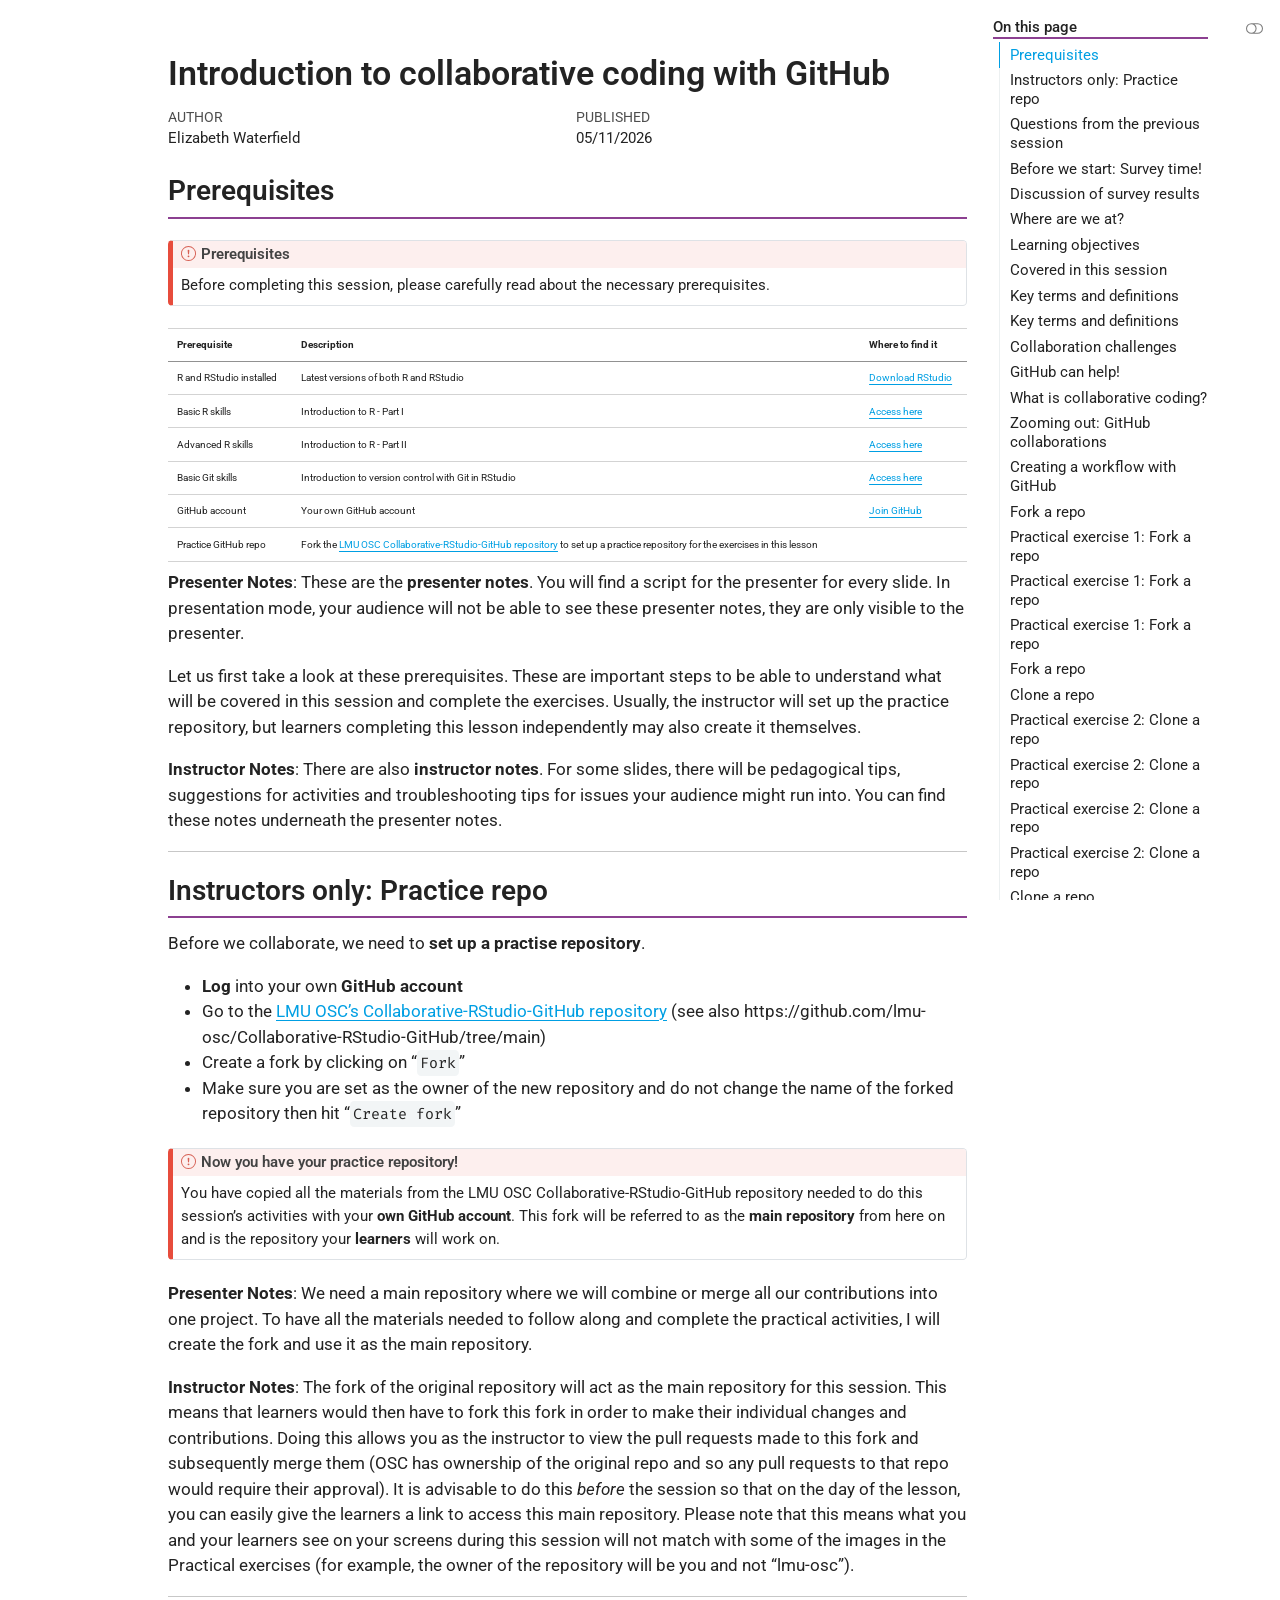
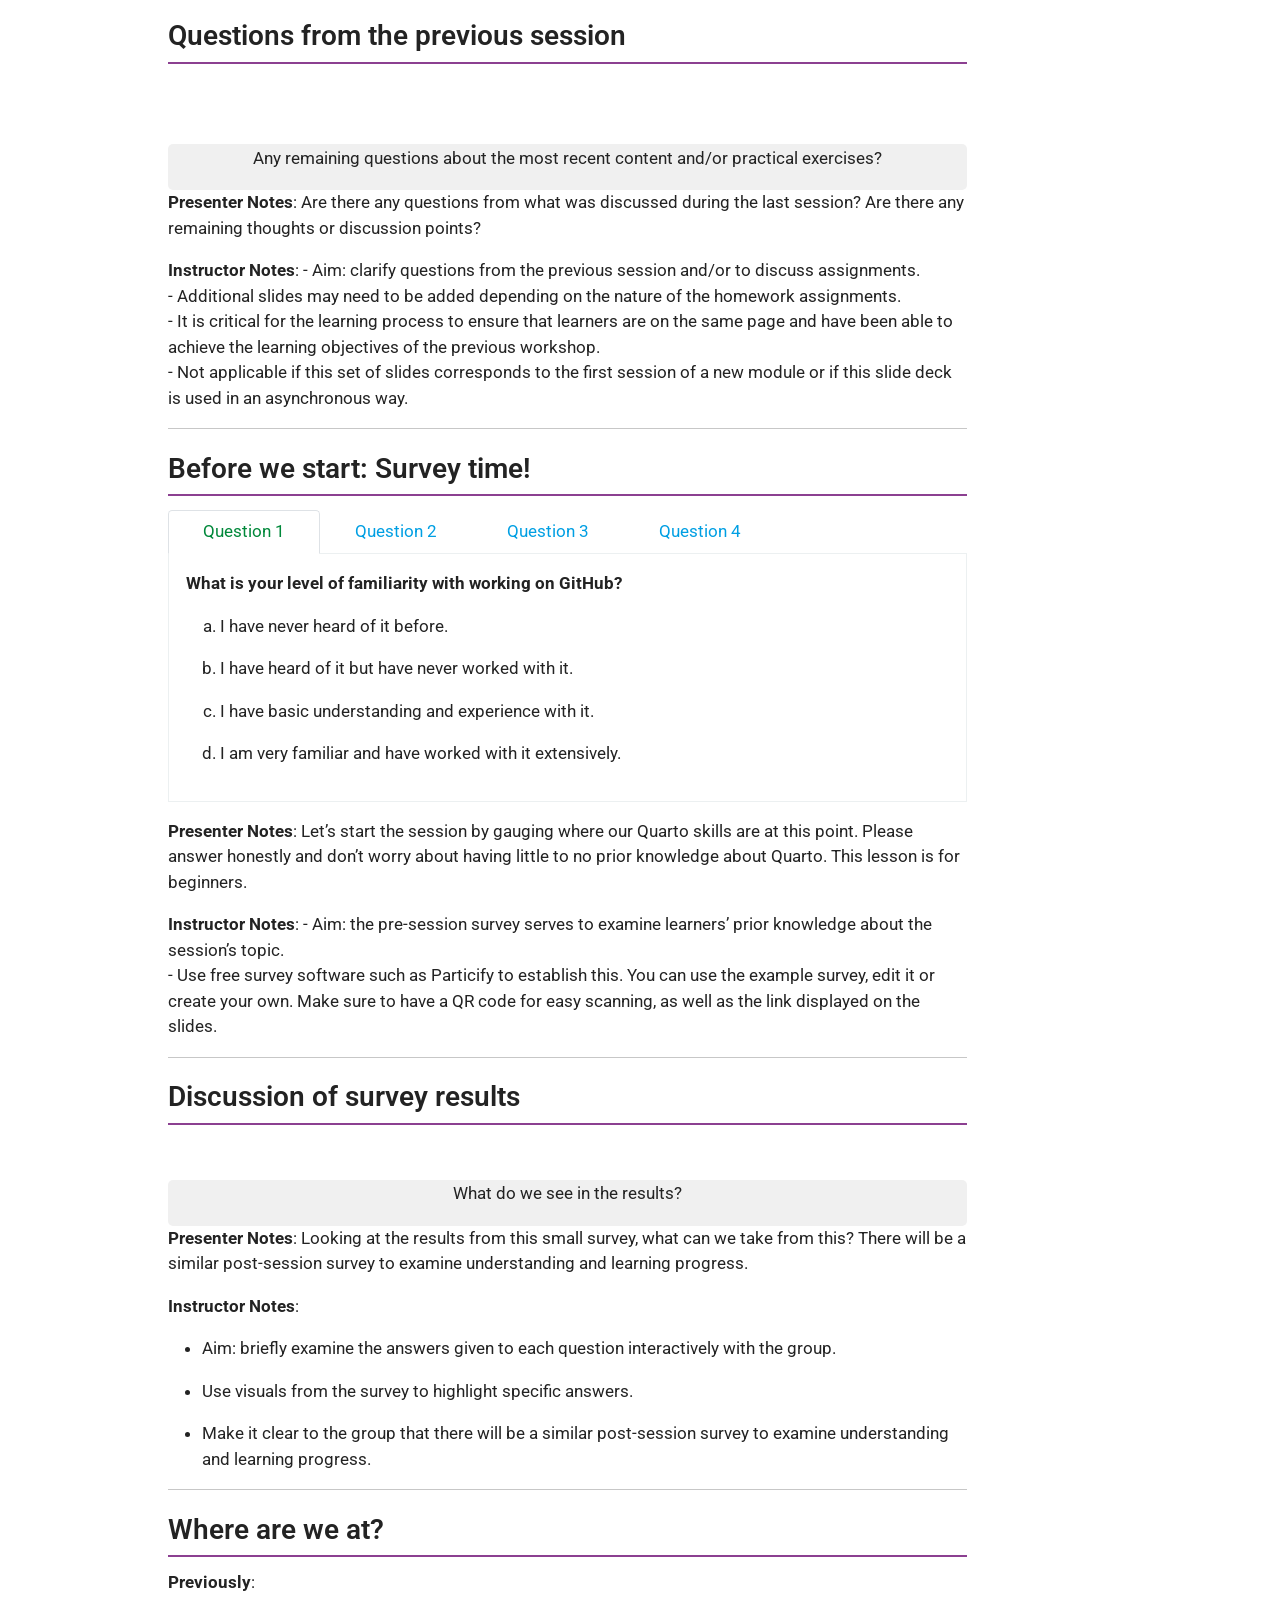
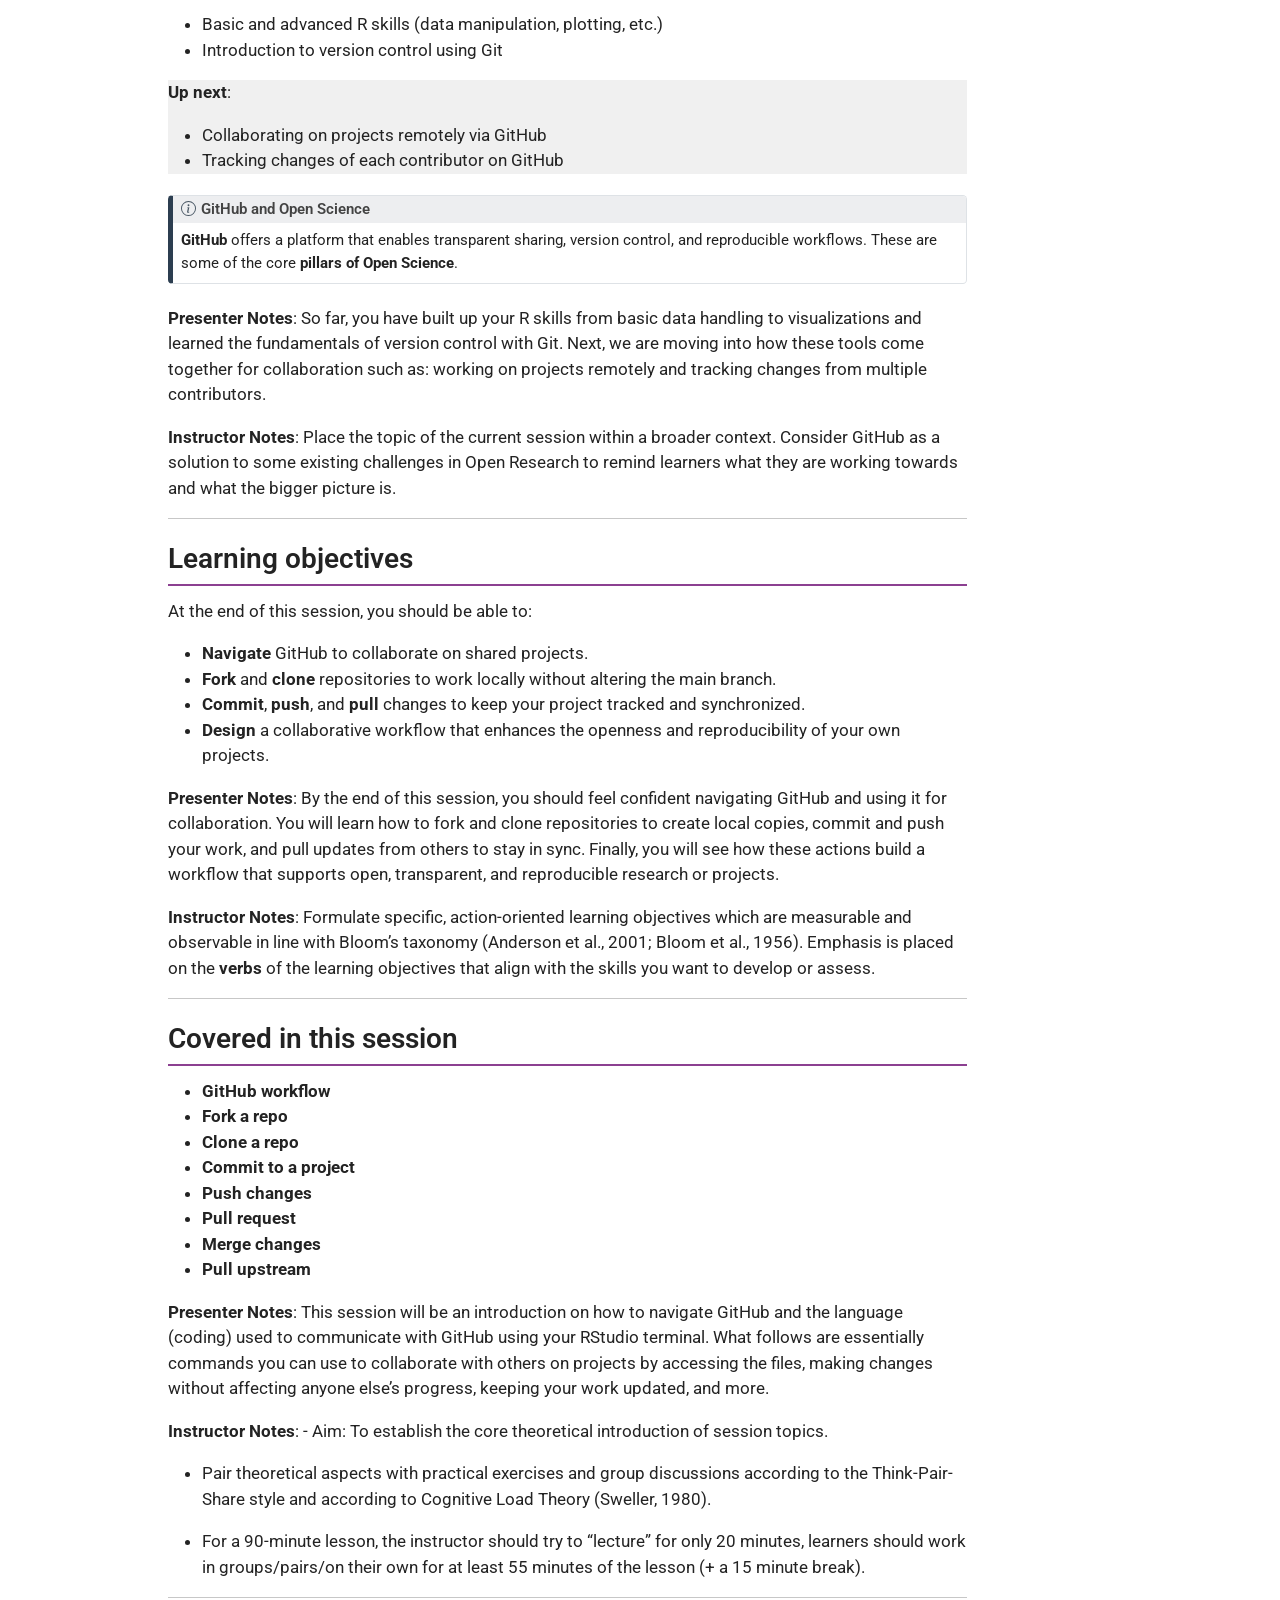
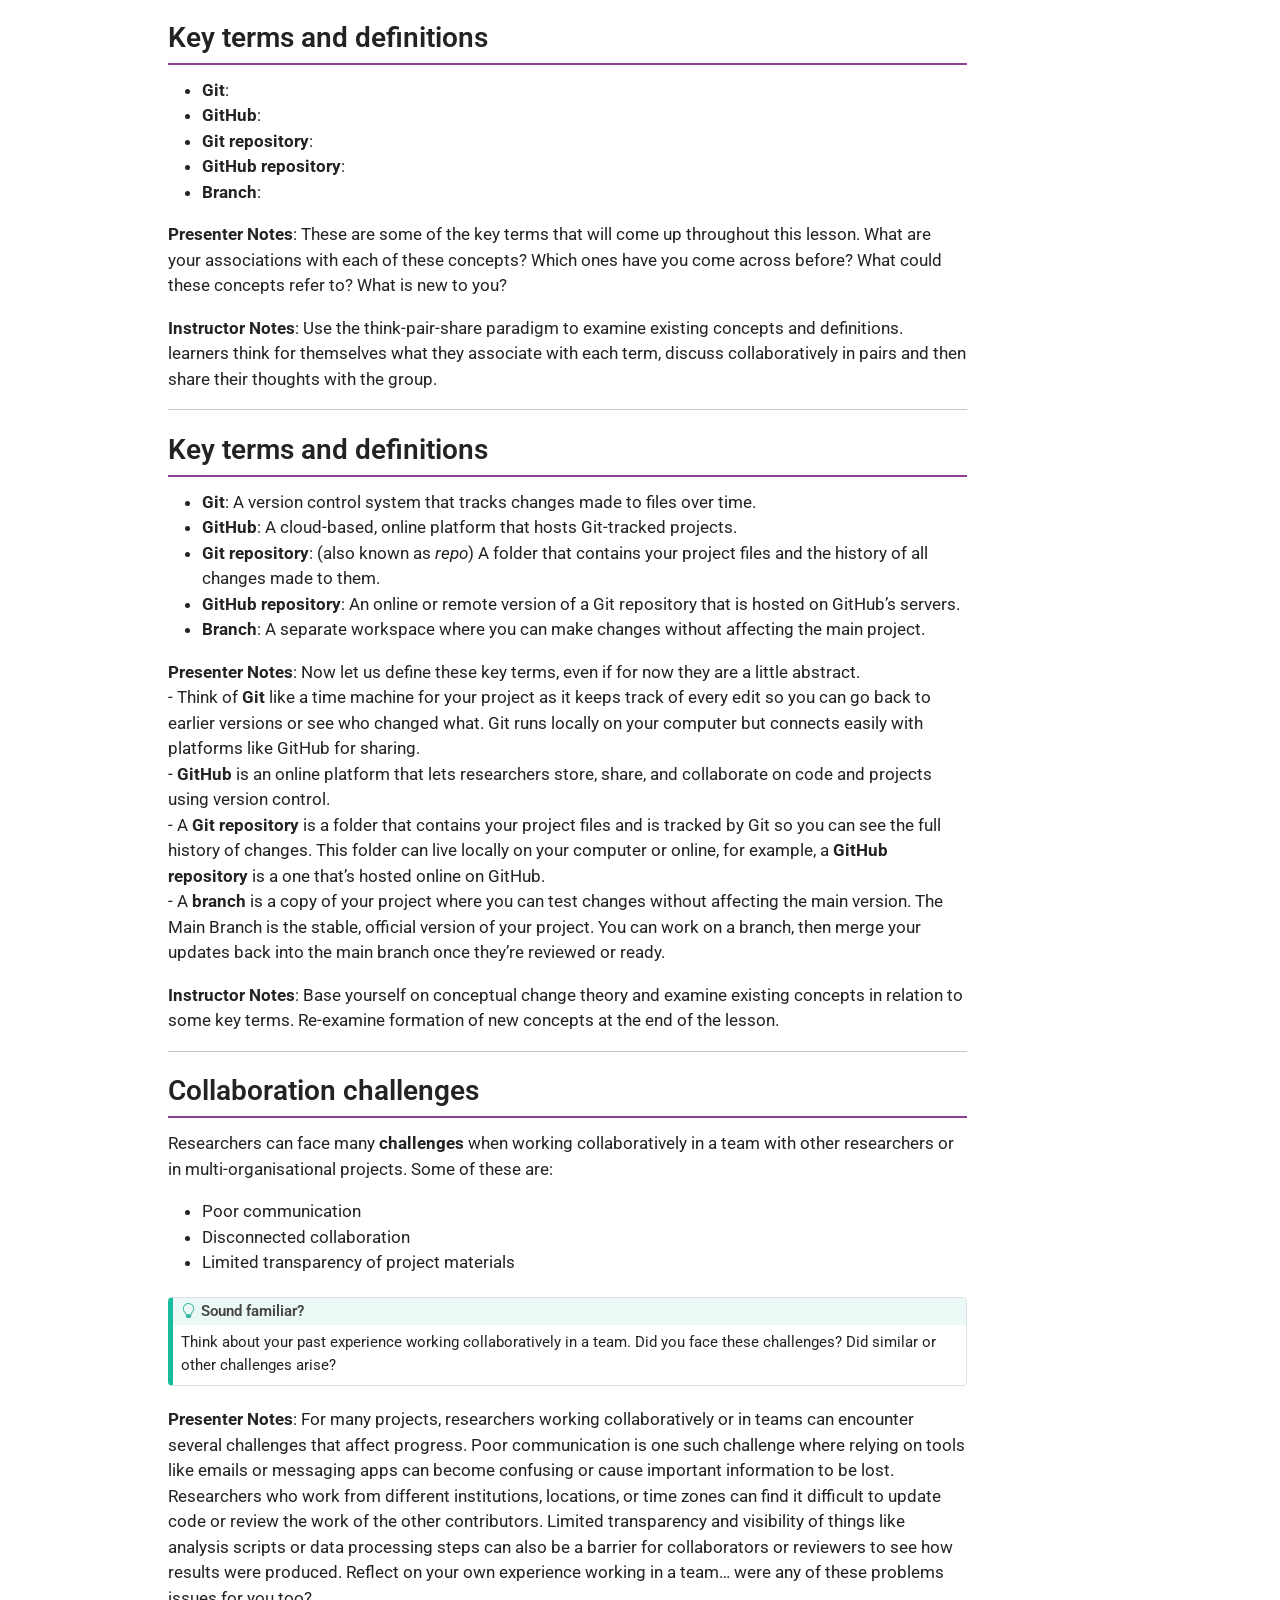
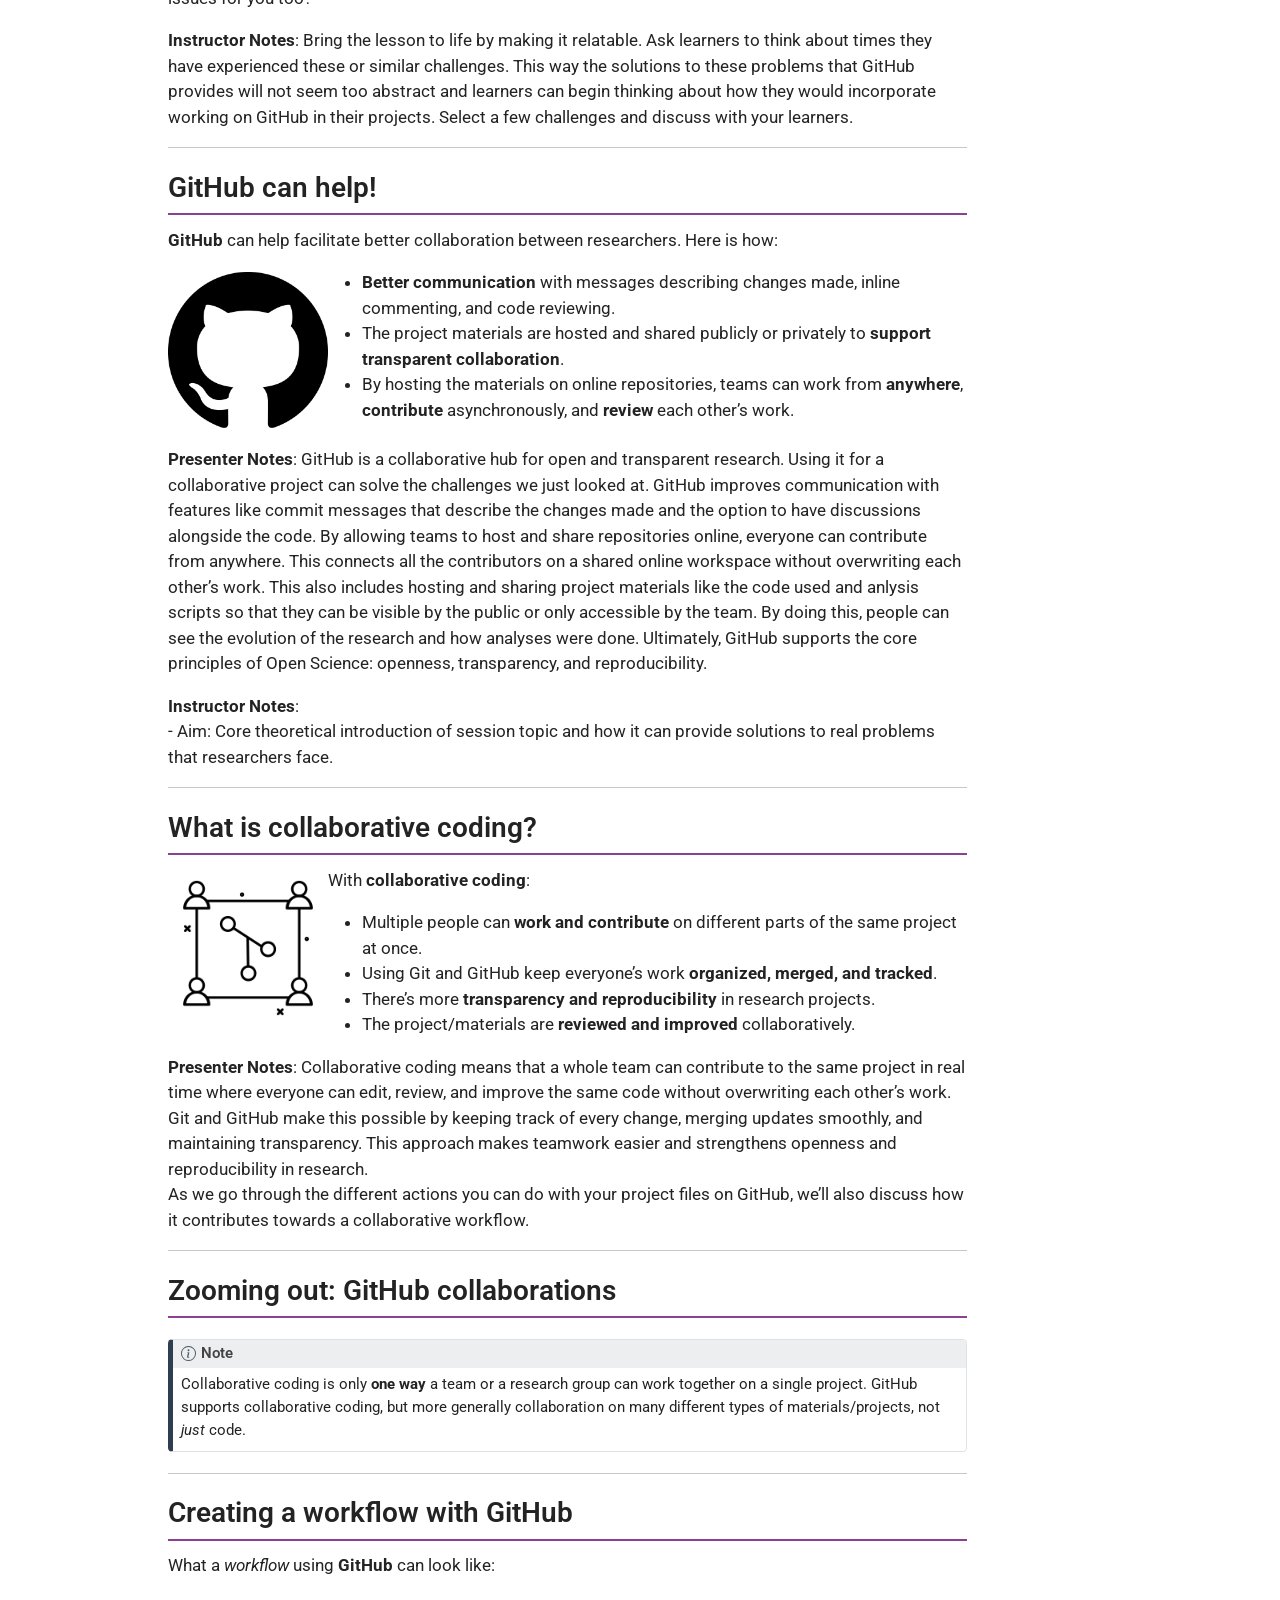
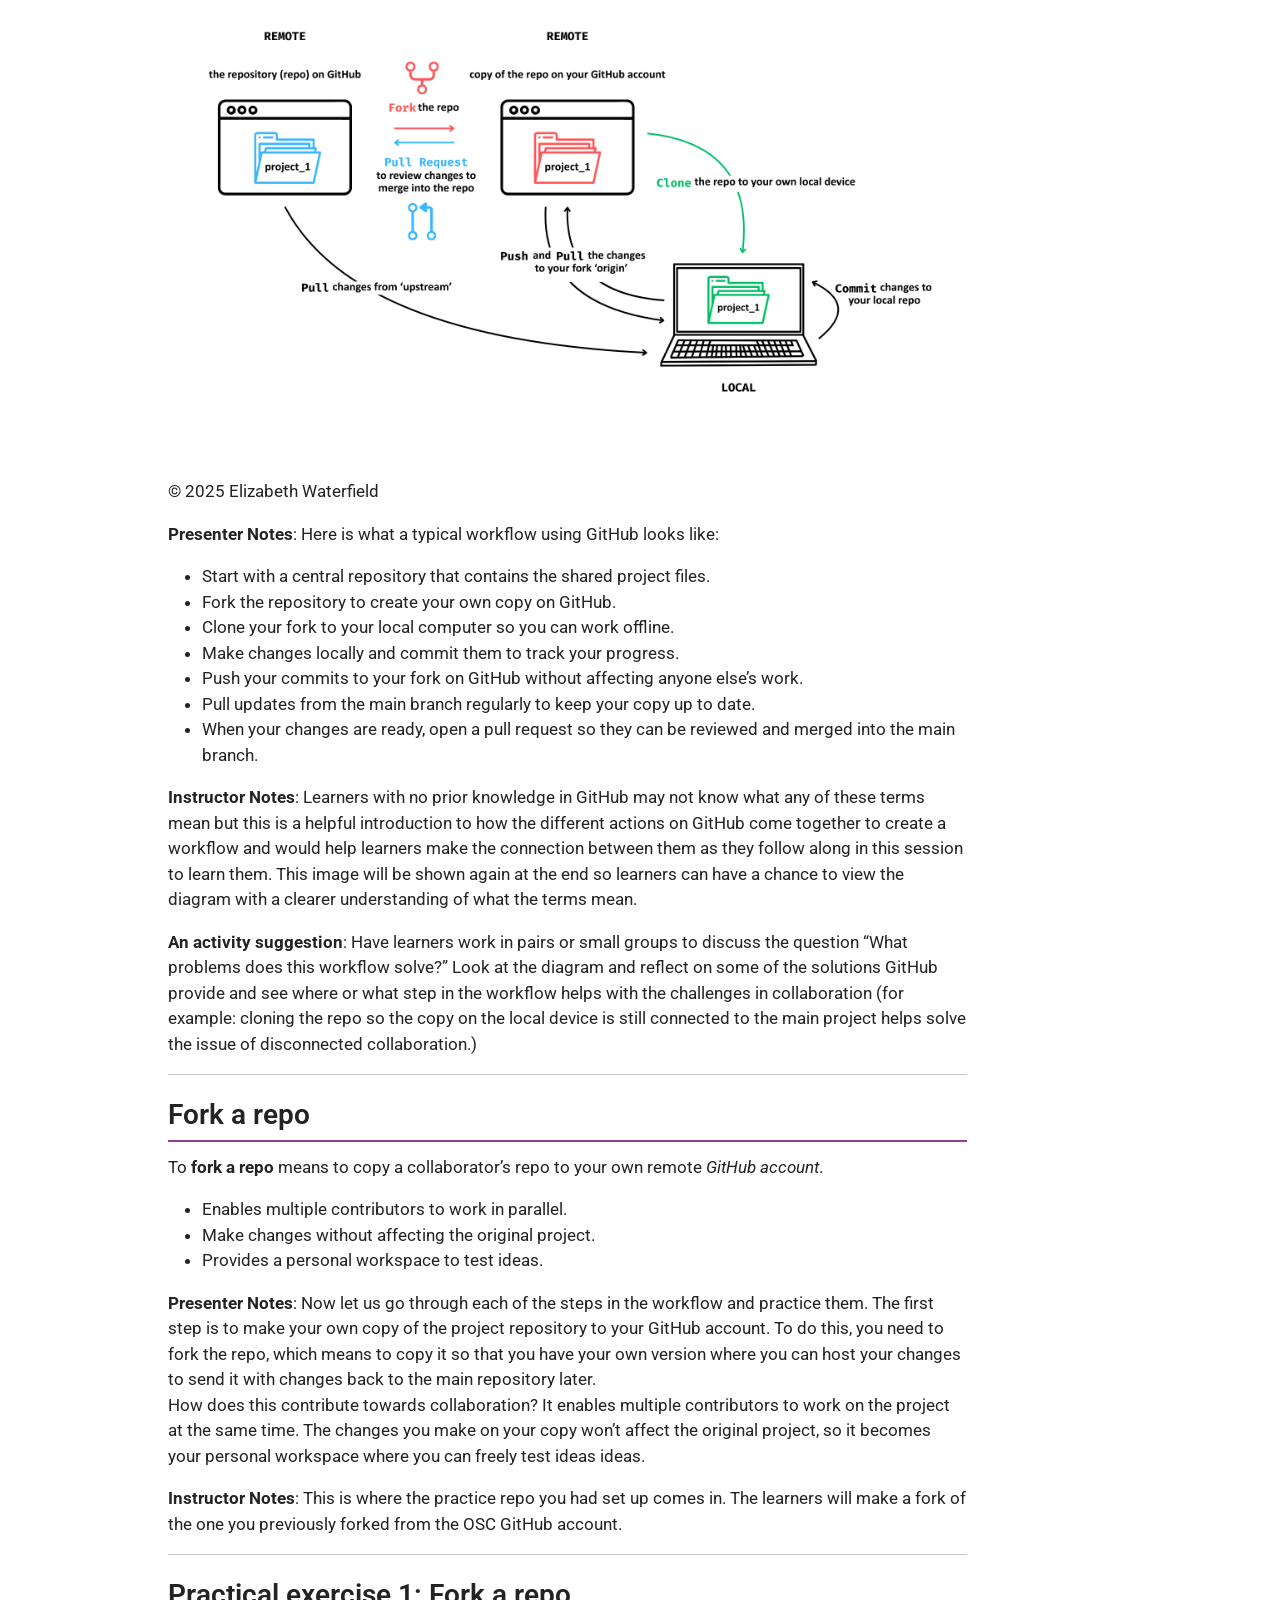
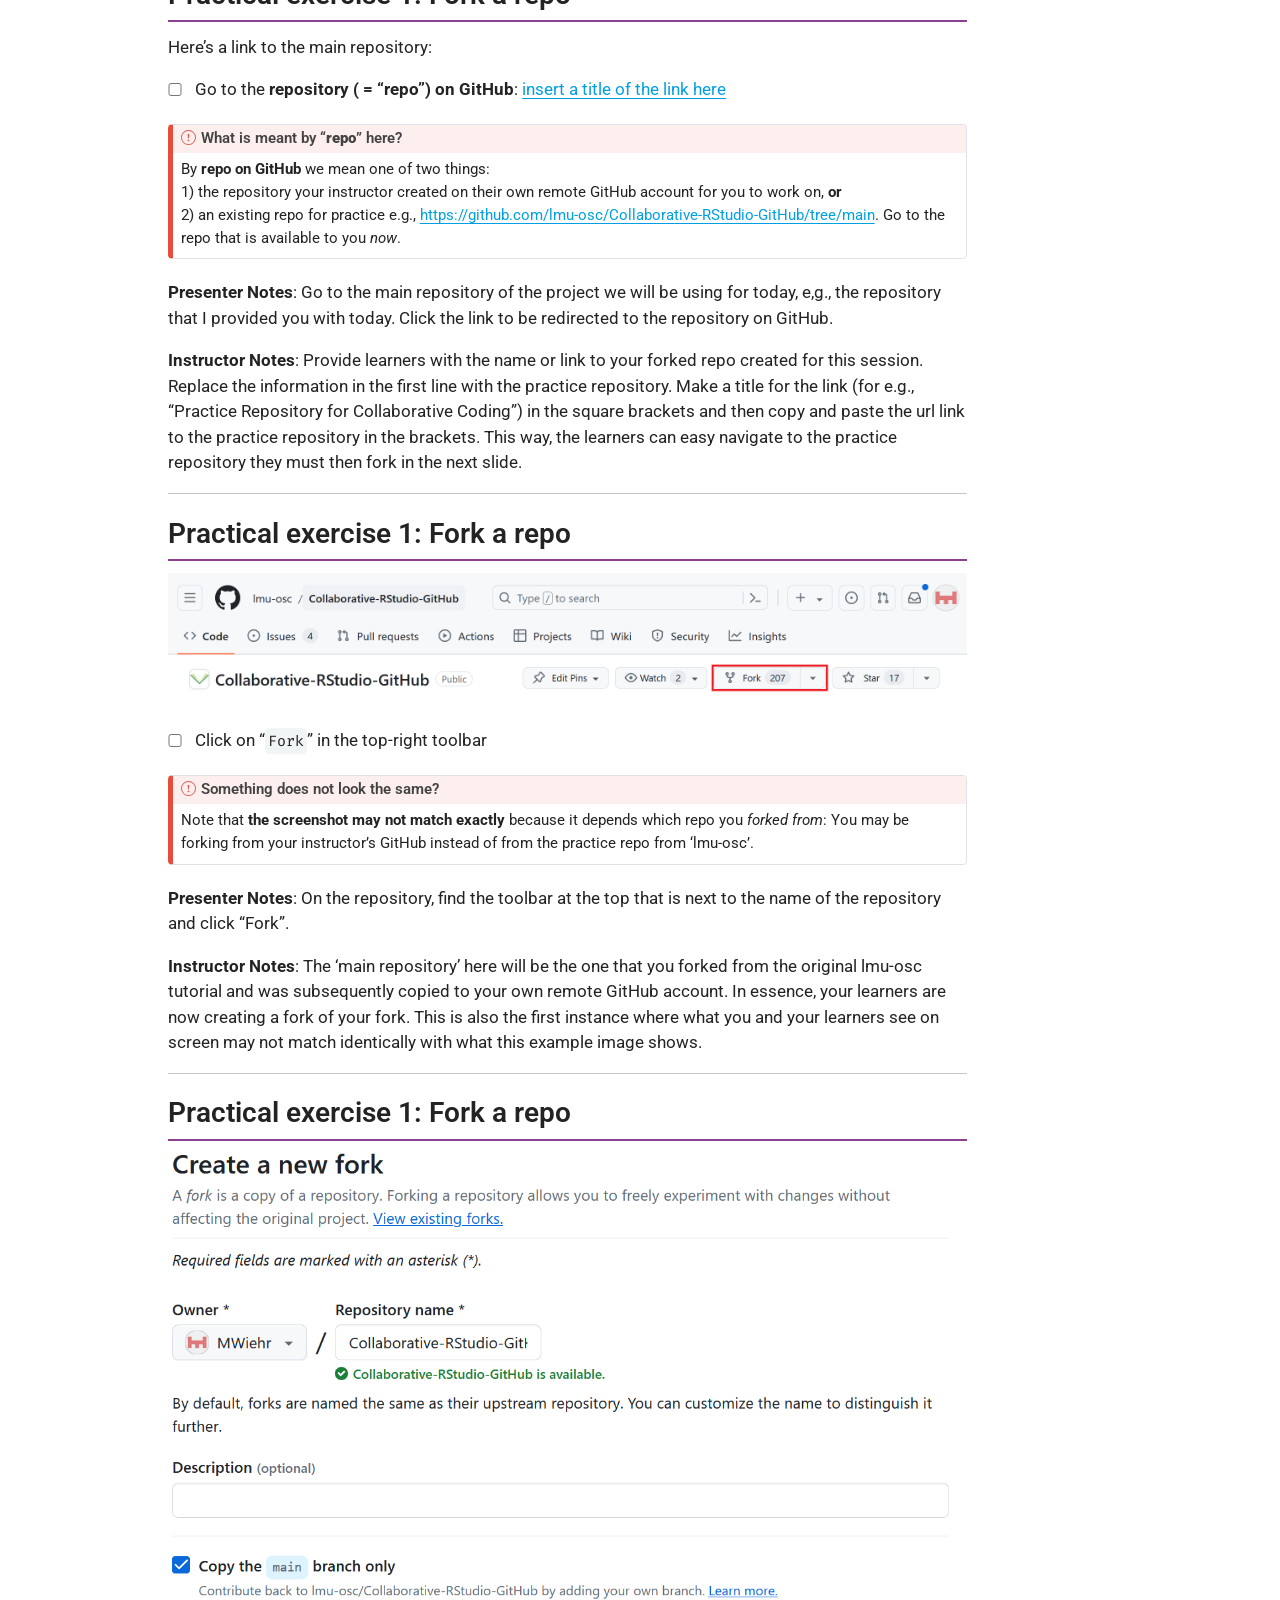
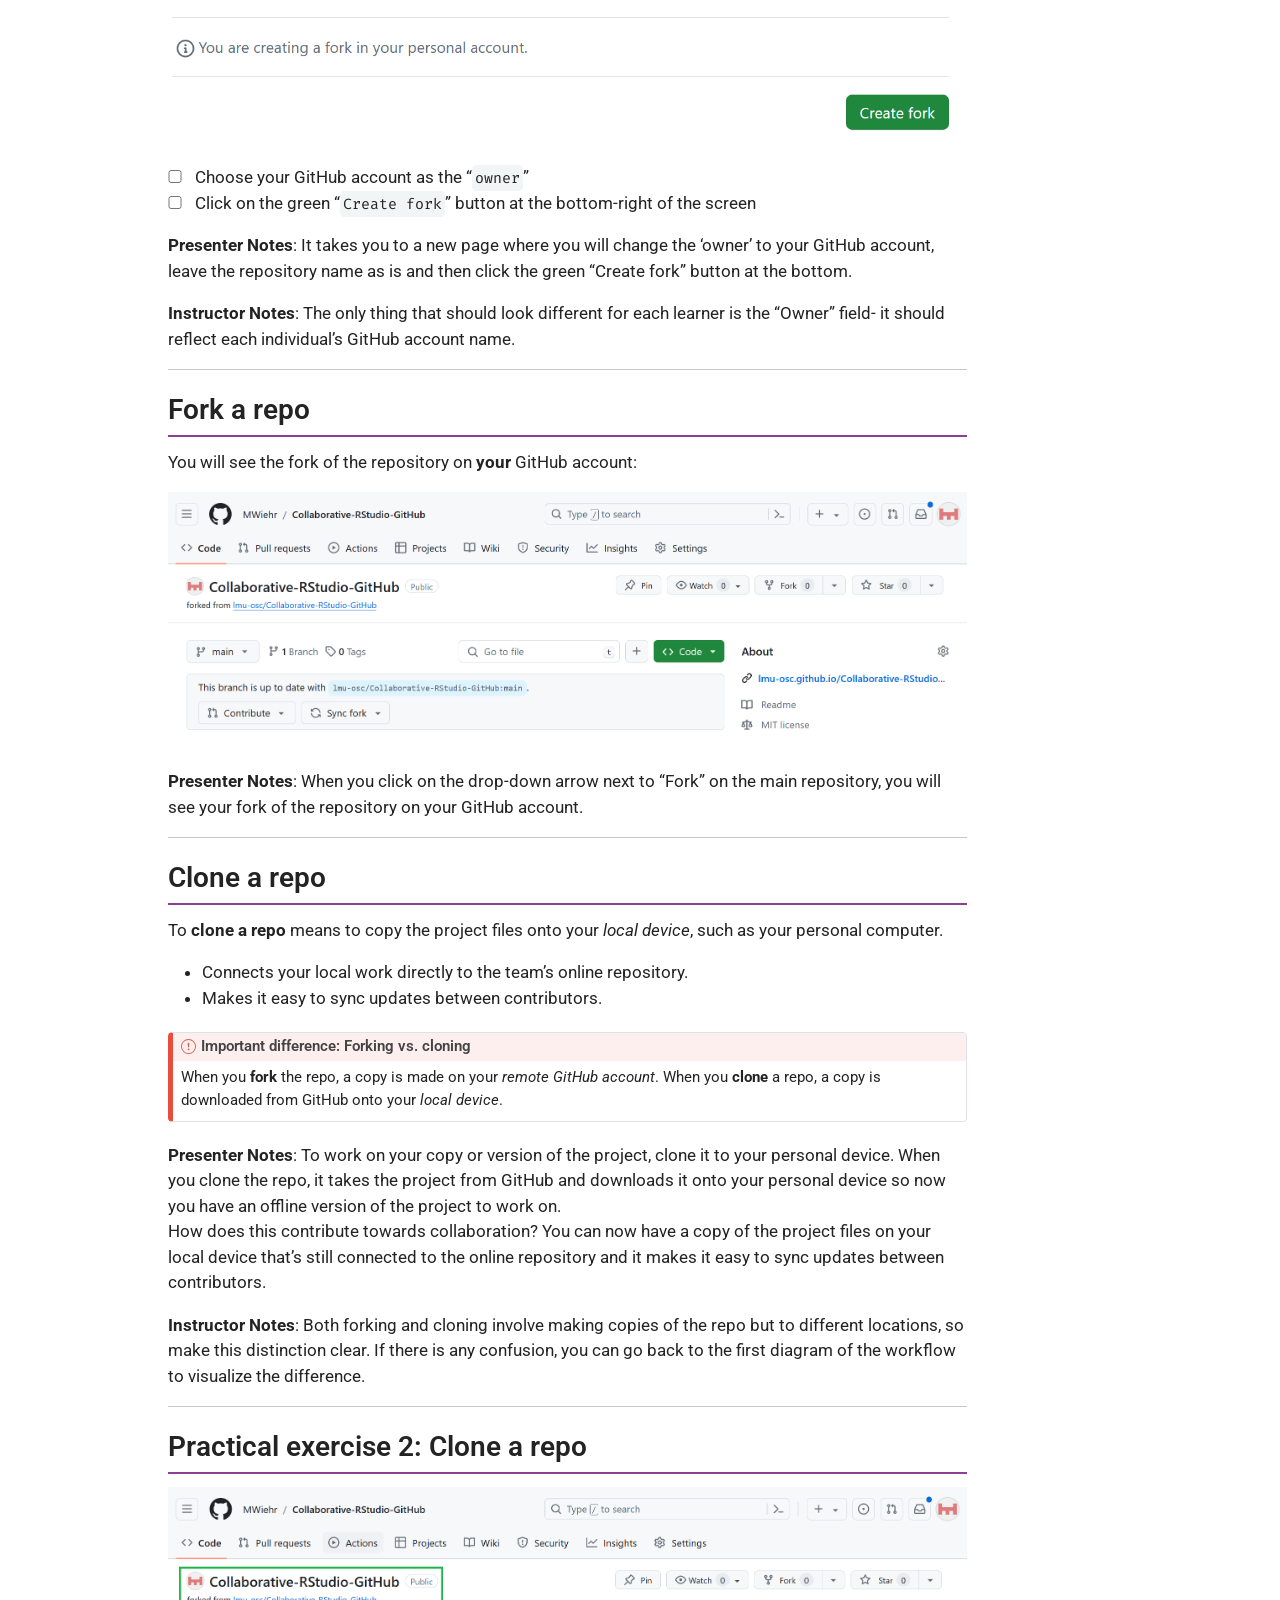
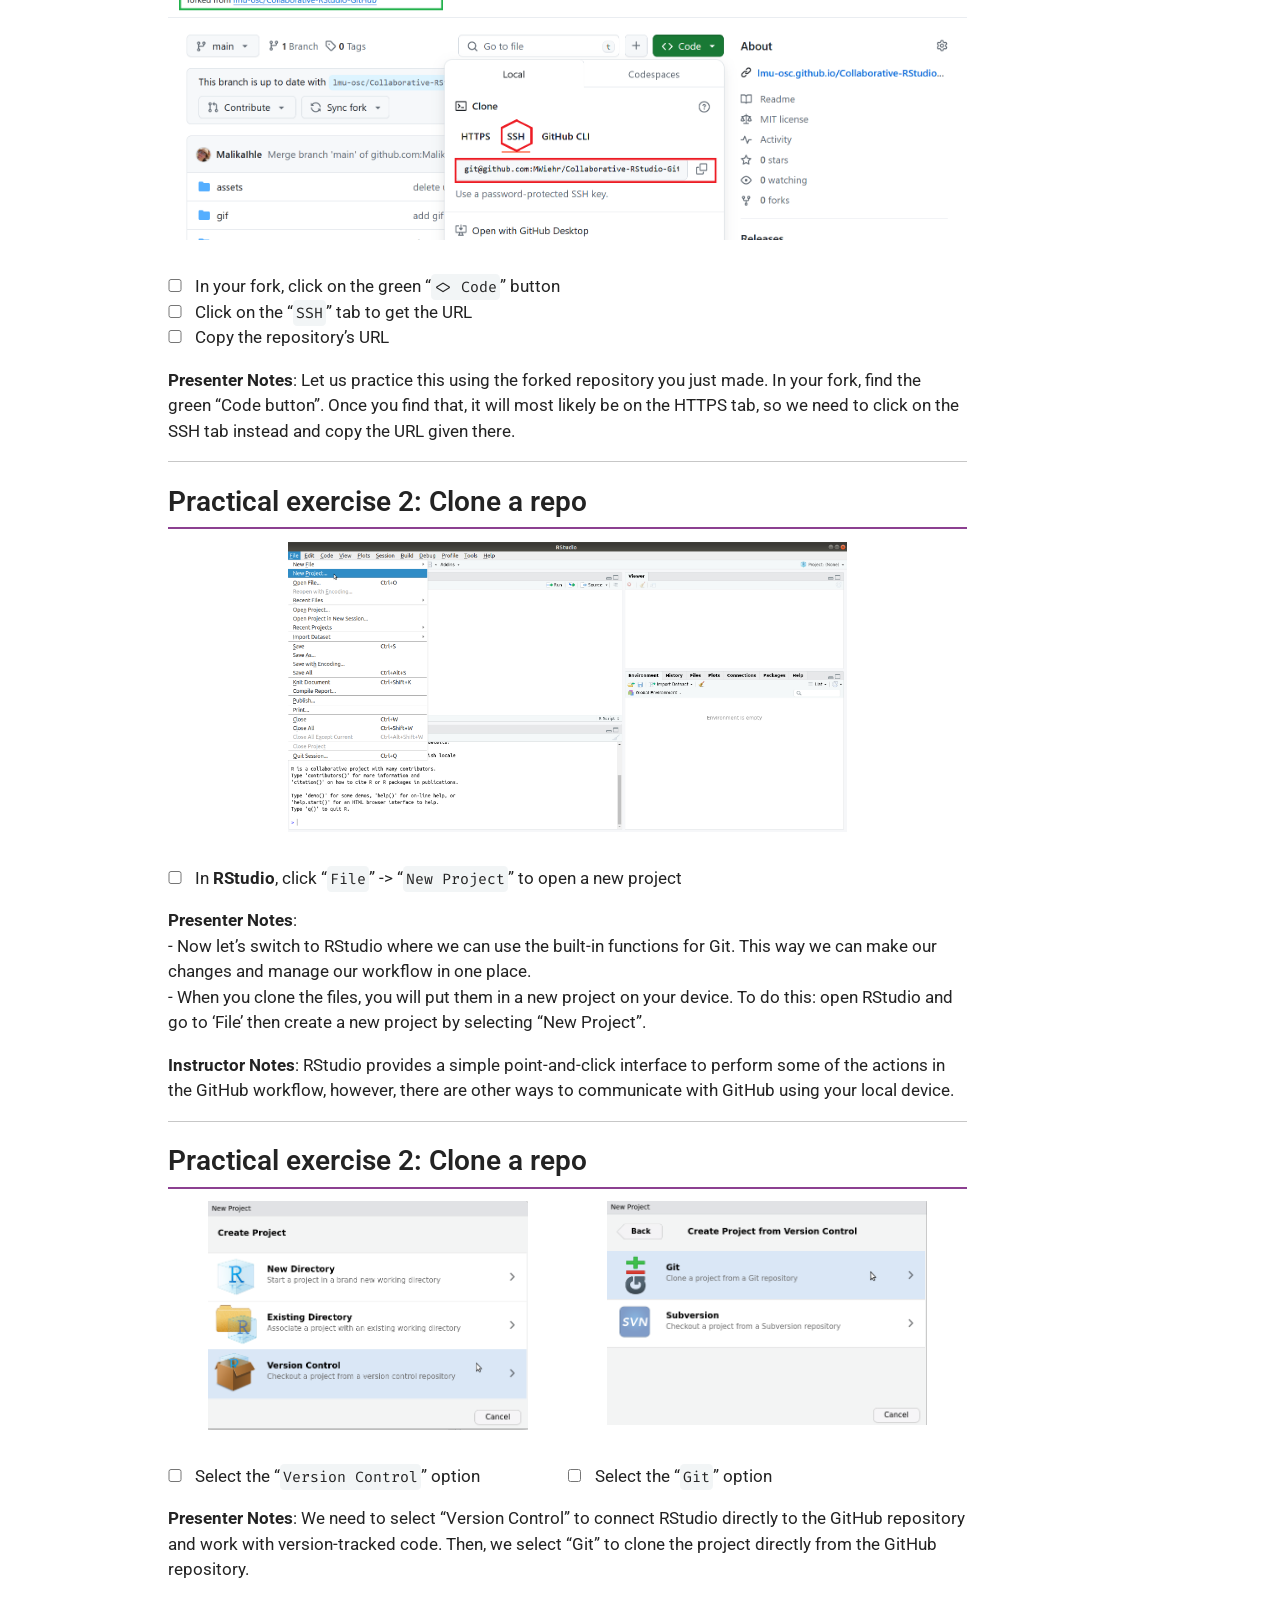
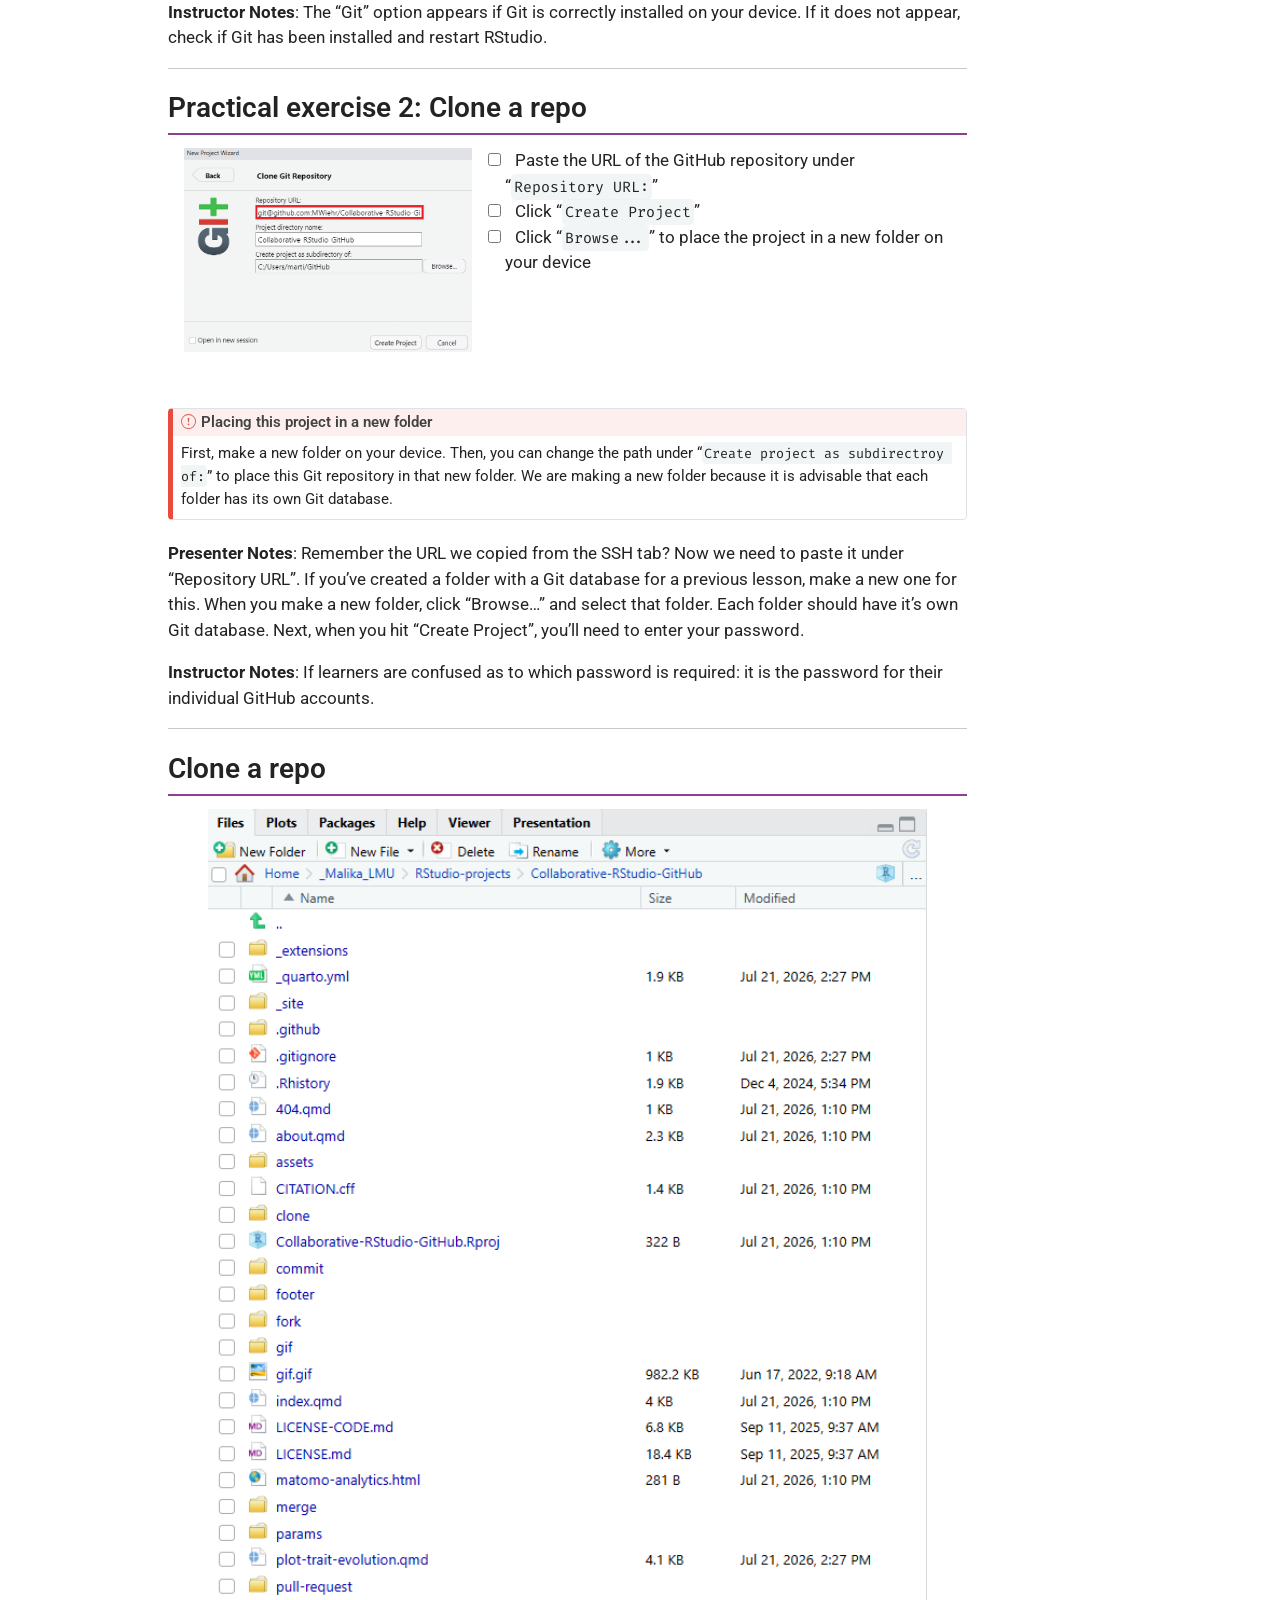
==== index.html @ 8f7ff2e9 "Built site for gh-pages" ====
<!DOCTYPE html>
<html xmlns="http://www.w3.org/1999/xhtml" lang="en" xml:lang="en"><head>

<meta charset="utf-8">
<meta name="generator" content="quarto-1.10.19">

<meta name="viewport" content="width=device-width, initial-scale=1.0, user-scalable=yes">

<meta name="author" content="Elizabeth Waterfield">
<meta name="dcterms.date" content="2026-05-11">

<title>Introduction to collaborative coding with GitHub</title>
<style>
/* Default styles provided by pandoc.
** See https://pandoc.org/MANUAL.html#variables-for-html for config info.
*/
span.smallcaps{font-variant: small-caps;}
div.columns{display: flex; gap: 1.5em;}
div.column{flex: auto;}
@media screen {
div.columns{gap: min(4vw, 1.5em);}
div.column{overflow-x: auto;}
}
div.hanging-indent{margin-left: 1.5em; text-indent: -1.5em;}
ul.task-list{list-style: none;}
ul.task-list li input[type="checkbox"] {
  width: 0.8em;
  margin: 0 0.8em 0.2em -1em; /* quarto-specific, see https://github.com/quarto-dev/quarto-cli/issues/4556 */ 
  vertical-align: middle;
}
</style>


<script src="site_libs/quarto-nav/quarto-nav.js"></script>
<script src="site_libs/clipboard/clipboard.min.js"></script>
<script src="site_libs/quarto-search/autocomplete.umd.js"></script>
<script src="site_libs/quarto-search/fuse.min.js"></script>
<script src="site_libs/quarto-search/quarto-search.js"></script>
<meta name="quarto:offset" content="./">
<link href="site_libs/quarto-contrib/quarto-project/lmu-osc/osc-brand/lmu-osc-favicon.jpg" rel="icon" type="image/jpeg">
<script src="site_libs/quarto-html/quarto.js" type="module"></script>
<script src="site_libs/quarto-html/tabsets/tabsets.js" type="module"></script>
<script src="site_libs/quarto-html/popper.min.js"></script>
<script src="site_libs/quarto-html/tippy.umd.min.js"></script>
<script src="site_libs/quarto-html/anchor.min.js"></script>
<link href="site_libs/quarto-html/tippy.css" rel="stylesheet">
<link href="site_libs/quarto-html/quarto-syntax-highlighting-b3b05533756b65102542bf1d1302b2e4.css" rel="stylesheet" class="quarto-color-scheme" id="quarto-text-highlighting-styles">
<link href="site_libs/quarto-html/quarto-syntax-highlighting-dark-f050b060498074d55717287ea207baa6.css" rel="stylesheet" class="quarto-color-scheme quarto-color-alternate" id="quarto-text-highlighting-styles">
<link href="site_libs/quarto-html/quarto-syntax-highlighting-b3b05533756b65102542bf1d1302b2e4.css" rel="stylesheet" class="quarto-color-scheme-extra" id="quarto-text-highlighting-styles">
<script src="site_libs/bootstrap/bootstrap.min.js"></script>
<link href="site_libs/bootstrap/bootstrap-icons.css" rel="stylesheet">
<link href="site_libs/bootstrap/bootstrap-b34a76e7b6208117b0cf5b9ff5946d4b.min.css" rel="stylesheet" append-hash="true" class="quarto-color-scheme" id="quarto-bootstrap" data-mode="light">
<link href="site_libs/bootstrap/bootstrap-dark-19e64e8c2d3939b235ddc2427aec500f.min.css" rel="stylesheet" append-hash="true" class="quarto-color-scheme quarto-color-alternate" id="quarto-bootstrap" data-mode="dark">
<link href="site_libs/bootstrap/bootstrap-b34a76e7b6208117b0cf5b9ff5946d4b.min.css" rel="stylesheet" append-hash="true" class="quarto-color-scheme-extra" id="quarto-bootstrap" data-mode="light">
<script id="quarto-search-options" type="application/json">{
  "location": "sidebar",
  "copy-button": false,
  "collapse-after": 3,
  "panel-placement": "start",
  "type": "textbox",
  "limit": 50,
  "keyboard-shortcut": [
    "f",
    "/",
    "s"
  ],
  "show-item-context": false,
  "language": {
    "search-no-results-text": "No results",
    "search-matching-documents-text": "matching documents",
    "search-copy-link-title": "Copy link to search",
    "search-hide-matches-text": "Hide additional matches",
    "search-more-match-text": "more match in this document",
    "search-more-matches-text": "more matches in this document",
    "search-clear-button-title": "Clear",
    "search-text-placeholder": "",
    "search-detached-cancel-button-title": "Cancel",
    "search-submit-button-title": "Submit",
    "search-label": "Search"
  }
}</script>


</head>

<body class="quarto-light"><script id="quarto-html-before-body" type="application/javascript">
    const toggleBodyColorMode = (bsSheetEl) => {
      const mode = bsSheetEl.getAttribute("data-mode");
      const bodyEl = window.document.querySelector("body");
      if (mode === "dark") {
        bodyEl.classList.add("quarto-dark");
        bodyEl.classList.remove("quarto-light");
      } else {
        bodyEl.classList.add("quarto-light");
        bodyEl.classList.remove("quarto-dark");
      }
    }
    const toggleBodyColorPrimary = () => {
      const bsSheetEl = window.document.querySelector("link#quarto-bootstrap:not([rel=disabled-stylesheet])");
      if (bsSheetEl) {
        toggleBodyColorMode(bsSheetEl);
      }
    }
    const setColorSchemeToggle = (alternate) => {
      const toggles = window.document.querySelectorAll('.quarto-color-scheme-toggle');
      for (let i=0; i < toggles.length; i++) {
        const toggle = toggles[i];
        if (toggle) {
          if (alternate) {
            toggle.classList.add("alternate");
          } else {
            toggle.classList.remove("alternate");
          }
        }
      }
    };
    const toggleColorMode = (alternate) => {
      // Switch the stylesheets
      const primaryStylesheets = window.document.querySelectorAll('link.quarto-color-scheme:not(.quarto-color-alternate)');
      const alternateStylesheets = window.document.querySelectorAll('link.quarto-color-scheme.quarto-color-alternate');
      manageTransitions('#quarto-margin-sidebar .nav-link', false);
      if (alternate) {
        // note: dark is layered on light, we don't disable primary!
        enableStylesheet(alternateStylesheets);
        for (const sheetNode of alternateStylesheets) {
          if (sheetNode.id === "quarto-bootstrap") {
            toggleBodyColorMode(sheetNode);
          }
        }
      } else {
        disableStylesheet(alternateStylesheets);
        enableStylesheet(primaryStylesheets)
        toggleBodyColorPrimary();
      }
      manageTransitions('#quarto-margin-sidebar .nav-link', true);
      // Switch the toggles
      setColorSchemeToggle(alternate)
      // Hack to workaround the fact that safari doesn't
      // properly recolor the scrollbar when toggling (#1455)
      if (navigator.userAgent.indexOf('Safari') > 0 && navigator.userAgent.indexOf('Chrome') == -1) {
        manageTransitions("body", false);
        window.scrollTo(0, 1);
        setTimeout(() => {
          window.scrollTo(0, 0);
          manageTransitions("body", true);
        }, 40);
      }
    }
    const disableStylesheet = (stylesheets) => {
      for (let i=0; i < stylesheets.length; i++) {
        const stylesheet = stylesheets[i];
        stylesheet.rel = 'disabled-stylesheet';
      }
    }
    const enableStylesheet = (stylesheets) => {
      for (let i=0; i < stylesheets.length; i++) {
        const stylesheet = stylesheets[i];
        if(stylesheet.rel !== 'stylesheet') { // for Chrome, which will still FOUC without this check
          stylesheet.rel = 'stylesheet';
        }
      }
    }
    const manageTransitions = (selector, allowTransitions) => {
      const els = window.document.querySelectorAll(selector);
      for (let i=0; i < els.length; i++) {
        const el = els[i];
        if (allowTransitions) {
          el.classList.remove('notransition');
        } else {
          el.classList.add('notransition');
        }
      }
    }
    const isFileUrl = () => {
      return window.location.protocol === 'file:';
    }
    const hasAlternateSentinel = () => {
      let styleSentinel = getColorSchemeSentinel();
      if (styleSentinel !== null) {
        return styleSentinel === "alternate";
      } else {
        return false;
      }
    }
    const setStyleSentinel = (alternate) => {
      const value = alternate ? "alternate" : "default";
      if (!isFileUrl()) {
        window.localStorage.setItem("quarto-color-scheme", value);
      } else {
        localAlternateSentinel = value;
      }
    }
    const getColorSchemeSentinel = () => {
      if (!isFileUrl()) {
        const storageValue = window.localStorage.getItem("quarto-color-scheme");
        return storageValue != null ? storageValue : localAlternateSentinel;
      } else {
        return localAlternateSentinel;
      }
    }
    const toggleGiscusIfUsed = (isAlternate, darkModeDefault) => {
      const baseTheme = document.querySelector('#giscus-base-theme')?.value ?? 'light';
      const alternateTheme = document.querySelector('#giscus-alt-theme')?.value ?? 'dark';
      let newTheme = '';
      if(authorPrefersDark) {
        newTheme = isAlternate ? baseTheme : alternateTheme;
      } else {
        newTheme = isAlternate ? alternateTheme : baseTheme;
      }
      const changeGiscusTheme = () => {
        // From: https://github.com/giscus/giscus/issues/336
        const sendMessage = (message) => {
          const iframe = document.querySelector('iframe.giscus-frame');
          if (!iframe) return;
          iframe.contentWindow.postMessage({ giscus: message }, 'https://giscus.app');
        }
        sendMessage({
          setConfig: {
            theme: newTheme
          }
        });
      }
      const isGiscussLoaded = window.document.querySelector('iframe.giscus-frame') !== null;
      if (isGiscussLoaded) {
        changeGiscusTheme();
      }
    };
    const authorPrefersDark = false;
    const darkModeDefault = authorPrefersDark;
      document.querySelector('link#quarto-text-highlighting-styles.quarto-color-scheme-extra').rel = 'disabled-stylesheet';
      document.querySelector('link#quarto-bootstrap.quarto-color-scheme-extra').rel = 'disabled-stylesheet';
    let localAlternateSentinel = darkModeDefault ? 'alternate' : 'default';
    // Dark / light mode switch
    window.quartoToggleColorScheme = () => {
      // Read the current dark / light value
      let toAlternate = !hasAlternateSentinel();
      toggleColorMode(toAlternate);
      setStyleSentinel(toAlternate);
      toggleGiscusIfUsed(toAlternate, darkModeDefault);
      window.dispatchEvent(new Event('resize'));
    };
    // Switch to dark mode if need be
    if (hasAlternateSentinel()) {
      toggleColorMode(true);
    } else {
      toggleColorMode(false);
    }
  </script>

<div id="quarto-search-results"></div>
<!-- content -->
<div id="quarto-content" class="quarto-container page-columns page-rows-contents page-layout-article">
<!-- sidebar -->
<!-- margin-sidebar -->
    <div id="quarto-margin-sidebar" class="sidebar margin-sidebar">
        <nav id="TOC" role="doc-toc" class="toc-active">
    <h2 id="toc-title">On this page</h2>
   
  <ul>
  <li><a href="#prerequisites" id="toc-prerequisites" class="nav-link active" data-scroll-target="#prerequisites">Prerequisites</a></li>
  <li><a href="#instructors-only-practice-repo" id="toc-instructors-only-practice-repo" class="nav-link" data-scroll-target="#instructors-only-practice-repo">Instructors only: Practice repo</a></li>
  <li><a href="#questions-from-the-previous-session" id="toc-questions-from-the-previous-session" class="nav-link" data-scroll-target="#questions-from-the-previous-session">Questions from the previous session</a></li>
  <li><a href="#before-we-start-survey-time" id="toc-before-we-start-survey-time" class="nav-link" data-scroll-target="#before-we-start-survey-time">Before we start: Survey time!</a></li>
  <li><a href="#discussion-of-survey-results" id="toc-discussion-of-survey-results" class="nav-link" data-scroll-target="#discussion-of-survey-results">Discussion of survey results</a></li>
  <li><a href="#where-are-we-at" id="toc-where-are-we-at" class="nav-link" data-scroll-target="#where-are-we-at">Where are we at?</a></li>
  <li><a href="#learning-objectives" id="toc-learning-objectives" class="nav-link" data-scroll-target="#learning-objectives">Learning objectives</a></li>
  <li><a href="#covered-in-this-session" id="toc-covered-in-this-session" class="nav-link" data-scroll-target="#covered-in-this-session">Covered in this session</a></li>
  <li><a href="#key-terms-and-definitions" id="toc-key-terms-and-definitions" class="nav-link" data-scroll-target="#key-terms-and-definitions">Key terms and definitions</a></li>
  <li><a href="#key-terms-and-definitions-1" id="toc-key-terms-and-definitions-1" class="nav-link" data-scroll-target="#key-terms-and-definitions-1">Key terms and definitions</a></li>
  <li><a href="#collaboration-challenges" id="toc-collaboration-challenges" class="nav-link" data-scroll-target="#collaboration-challenges">Collaboration challenges</a></li>
  <li><a href="#github-can-help" id="toc-github-can-help" class="nav-link" data-scroll-target="#github-can-help">GitHub can help!</a></li>
  <li><a href="#what-is-collaborative-coding" id="toc-what-is-collaborative-coding" class="nav-link" data-scroll-target="#what-is-collaborative-coding">What is collaborative coding?</a></li>
  <li><a href="#zooming-out-github-collaborations" id="toc-zooming-out-github-collaborations" class="nav-link" data-scroll-target="#zooming-out-github-collaborations">Zooming out: GitHub collaborations</a></li>
  <li><a href="#creating-a-workflow-with-github" id="toc-creating-a-workflow-with-github" class="nav-link" data-scroll-target="#creating-a-workflow-with-github">Creating a workflow with GitHub</a></li>
  <li><a href="#fork-a-repo" id="toc-fork-a-repo" class="nav-link" data-scroll-target="#fork-a-repo">Fork a repo</a></li>
  <li><a href="#practical-exercise-1-fork-a-repo" id="toc-practical-exercise-1-fork-a-repo" class="nav-link" data-scroll-target="#practical-exercise-1-fork-a-repo">Practical exercise 1: Fork a repo</a></li>
  <li><a href="#practical-exercise-1-fork-a-repo-1" id="toc-practical-exercise-1-fork-a-repo-1" class="nav-link" data-scroll-target="#practical-exercise-1-fork-a-repo-1">Practical exercise 1: Fork a repo</a></li>
  <li><a href="#practical-exercise-1-fork-a-repo-2" id="toc-practical-exercise-1-fork-a-repo-2" class="nav-link" data-scroll-target="#practical-exercise-1-fork-a-repo-2">Practical exercise 1: Fork a repo</a></li>
  <li><a href="#fork-a-repo-1" id="toc-fork-a-repo-1" class="nav-link" data-scroll-target="#fork-a-repo-1">Fork a repo</a></li>
  <li><a href="#clone-a-repo" id="toc-clone-a-repo" class="nav-link" data-scroll-target="#clone-a-repo">Clone a repo</a></li>
  <li><a href="#practical-exercise-2-clone-a-repo" id="toc-practical-exercise-2-clone-a-repo" class="nav-link" data-scroll-target="#practical-exercise-2-clone-a-repo">Practical exercise 2: Clone a repo</a></li>
  <li><a href="#practical-exercise-2-clone-a-repo-1" id="toc-practical-exercise-2-clone-a-repo-1" class="nav-link" data-scroll-target="#practical-exercise-2-clone-a-repo-1">Practical exercise 2: Clone a repo</a></li>
  <li><a href="#practical-exercise-2-clone-a-repo-2" id="toc-practical-exercise-2-clone-a-repo-2" class="nav-link" data-scroll-target="#practical-exercise-2-clone-a-repo-2">Practical exercise 2: Clone a repo</a></li>
  <li><a href="#practical-exercise-2-clone-a-repo-3" id="toc-practical-exercise-2-clone-a-repo-3" class="nav-link" data-scroll-target="#practical-exercise-2-clone-a-repo-3">Practical exercise 2: Clone a repo</a></li>
  <li><a href="#clone-a-repo-1" id="toc-clone-a-repo-1" class="nav-link" data-scroll-target="#clone-a-repo-1">Clone a repo</a></li>
  <li><a href="#commit-to-a-project" id="toc-commit-to-a-project" class="nav-link" data-scroll-target="#commit-to-a-project">Commit to a project</a></li>
  <li><a href="#practical-exercise-3-commit" id="toc-practical-exercise-3-commit" class="nav-link" data-scroll-target="#practical-exercise-3-commit">Practical exercise 3: Commit</a></li>
  <li><a href="#practical-exercise-3-commit-1" id="toc-practical-exercise-3-commit-1" class="nav-link" data-scroll-target="#practical-exercise-3-commit-1">Practical exercise 3: Commit</a></li>
  <li><a href="#practical-exercise-3-commit-2" id="toc-practical-exercise-3-commit-2" class="nav-link" data-scroll-target="#practical-exercise-3-commit-2">Practical exercise 3: Commit</a></li>
  <li><a href="#practical-exercise-3-commit-3" id="toc-practical-exercise-3-commit-3" class="nav-link" data-scroll-target="#practical-exercise-3-commit-3">Practical exercise 3: Commit</a></li>
  <li><a href="#practical-exercise-3-commit-4" id="toc-practical-exercise-3-commit-4" class="nav-link" data-scroll-target="#practical-exercise-3-commit-4">Practical exercise 3: Commit</a></li>
  <li><a href="#you-made-a-contribution" id="toc-you-made-a-contribution" class="nav-link" data-scroll-target="#you-made-a-contribution">You made a contribution!</a></li>
  <li><a href="#push-changes" id="toc-push-changes" class="nav-link" data-scroll-target="#push-changes">Push changes</a></li>
  <li><a href="#practical-exercise-4-push" id="toc-practical-exercise-4-push" class="nav-link" data-scroll-target="#practical-exercise-4-push">Practical exercise 4: Push</a></li>
  <li><a href="#push-changes-1" id="toc-push-changes-1" class="nav-link" data-scroll-target="#push-changes-1">Push changes</a></li>
  <li><a href="#push-changes-2" id="toc-push-changes-2" class="nav-link" data-scroll-target="#push-changes-2">Push changes</a></li>
  <li><a href="#pre-break-quiz" id="toc-pre-break-quiz" class="nav-link" data-scroll-target="#pre-break-quiz">Pre-break quiz</a></li>
  <li><a href="#break-15-minutes" id="toc-break-15-minutes" class="nav-link" data-scroll-target="#break-15-minutes">Break! 15 minutes</a>
  <ul class="collapse">
  <li><a href="#post-break-quiz-discussion" id="toc-post-break-quiz-discussion" class="nav-link" data-scroll-target="#post-break-quiz-discussion">Post-break quiz discussion</a></li>
  <li><a href="#pull-request" id="toc-pull-request" class="nav-link" data-scroll-target="#pull-request">Pull request</a></li>
  <li><a href="#practical-exercise-5-pull-request" id="toc-practical-exercise-5-pull-request" class="nav-link" data-scroll-target="#practical-exercise-5-pull-request">Practical exercise 5: Pull request</a></li>
  <li><a href="#practical-exercise-5-pull-request-1" id="toc-practical-exercise-5-pull-request-1" class="nav-link" data-scroll-target="#practical-exercise-5-pull-request-1">Practical exercise 5: Pull request</a></li>
  <li><a href="#practical-exercise-5-pull-request-2" id="toc-practical-exercise-5-pull-request-2" class="nav-link" data-scroll-target="#practical-exercise-5-pull-request-2">Practical exercise 5: Pull request</a></li>
  <li><a href="#merge-changes" id="toc-merge-changes" class="nav-link" data-scroll-target="#merge-changes">Merge changes</a></li>
  <li><a href="#how-to-merge-changes" id="toc-how-to-merge-changes" class="nav-link" data-scroll-target="#how-to-merge-changes">How to merge changes</a></li>
  <li><a href="#how-to-merge-changes-1" id="toc-how-to-merge-changes-1" class="nav-link" data-scroll-target="#how-to-merge-changes-1">How to merge changes</a></li>
  <li><a href="#how-to-merge-changes-2" id="toc-how-to-merge-changes-2" class="nav-link" data-scroll-target="#how-to-merge-changes-2">How to merge changes</a></li>
  <li><a href="#how-to-merge-changes-3" id="toc-how-to-merge-changes-3" class="nav-link" data-scroll-target="#how-to-merge-changes-3">How to merge changes</a></li>
  <li><a href="#how-to-merge-changes-4" id="toc-how-to-merge-changes-4" class="nav-link" data-scroll-target="#how-to-merge-changes-4">How to merge changes</a></li>
  <li><a href="#merge-changes---live-demo" id="toc-merge-changes---live-demo" class="nav-link" data-scroll-target="#merge-changes---live-demo">Merge changes - live demo!</a></li>
  <li><a href="#pull-upstream" id="toc-pull-upstream" class="nav-link" data-scroll-target="#pull-upstream">Pull upstream</a></li>
  <li><a href="#practical-exercise-6-pull" id="toc-practical-exercise-6-pull" class="nav-link" data-scroll-target="#practical-exercise-6-pull">Practical exercise 6: Pull</a></li>
  <li><a href="#practical-exercise-6-pull-1" id="toc-practical-exercise-6-pull-1" class="nav-link" data-scroll-target="#practical-exercise-6-pull-1">Practical exercise 6: Pull</a></li>
  <li><a href="#practical-exercise-6-pull-2" id="toc-practical-exercise-6-pull-2" class="nav-link" data-scroll-target="#practical-exercise-6-pull-2">Practical exercise 6: Pull</a></li>
  <li><a href="#practical-exercise-6-pull-3" id="toc-practical-exercise-6-pull-3" class="nav-link" data-scroll-target="#practical-exercise-6-pull-3">Practical exercise 6: Pull</a></li>
  <li><a href="#and-that-is-it" id="toc-and-that-is-it" class="nav-link" data-scroll-target="#and-that-is-it">And that is it!</a></li>
  <li><a href="#recap" id="toc-recap" class="nav-link" data-scroll-target="#recap">Recap</a></li>
  <li><a href="#recap-activity" id="toc-recap-activity" class="nav-link" data-scroll-target="#recap-activity">Recap activity</a></li>
  <li><a href="#recap-activity-1" id="toc-recap-activity-1" class="nav-link" data-scroll-target="#recap-activity-1">Recap activity</a></li>
  <li><a href="#collaborative-coding-with-github" id="toc-collaborative-coding-with-github" class="nav-link" data-scroll-target="#collaborative-coding-with-github">Collaborative coding with GitHub</a></li>
  <li><a href="#take-home-message" id="toc-take-home-message" class="nav-link" data-scroll-target="#take-home-message">Take-home message</a></li>
  <li><a href="#git-from-the-terminal" id="toc-git-from-the-terminal" class="nav-link" data-scroll-target="#git-from-the-terminal">Git from the terminal</a></li>
  <li><a href="#assignment" id="toc-assignment" class="nav-link" data-scroll-target="#assignment">Assignment</a></li>
  <li><a href="#to-conclude-survey-time" id="toc-to-conclude-survey-time" class="nav-link" data-scroll-target="#to-conclude-survey-time">To conclude: Survey time!</a></li>
  <li><a href="#discussion-of-survey-results-1" id="toc-discussion-of-survey-results-1" class="nav-link" data-scroll-target="#discussion-of-survey-results-1">Discussion of survey results</a></li>
  <li><a href="#references" id="toc-references" class="nav-link" data-scroll-target="#references">References</a></li>
  <li><a href="#pedagogical-add-on-tools-for-instructors" id="toc-pedagogical-add-on-tools-for-instructors" class="nav-link" data-scroll-target="#pedagogical-add-on-tools-for-instructors">Pedagogical add-on tools for instructors</a></li>
  <li><a href="#additional-related-content" id="toc-additional-related-content" class="nav-link" data-scroll-target="#additional-related-content">Additional related content</a></li>
  <li><a href="#contribution-statement" id="toc-contribution-statement" class="nav-link" data-scroll-target="#contribution-statement">Contribution statement</a></li>
  <li><a href="#licence-and-citation-statement" id="toc-licence-and-citation-statement" class="nav-link" data-scroll-target="#licence-and-citation-statement">Licence and citation statement</a></li>
  </ul></li>
  </ul>
<div class="quarto-alternate-formats"><h2>Other Formats</h2><ul><li><a href="slides-github-revealjs.html"><i class="bi bi-file-slides"></i>RevealJS</a></li><li><a href="slides-github.pdf"><i class="bi bi-file-pdf"></i>PDF</a></li><li><a href="slides-github.pptx"><i class="bi bi-file-slides"></i>Powerpoint (osc-brand)</a></li></ul></div></nav>
    </div>
<!-- main -->
<main class="content" id="quarto-document-content">


<header id="title-block-header" class="quarto-title-block default">
<div class="quarto-title">
<h1 class="title">Introduction to collaborative coding with GitHub</h1>
</div>



<div class="quarto-title-meta">

    <div>
    <div class="quarto-title-meta-heading">Author</div>
    <div class="quarto-title-meta-contents">
             <p>Elizabeth Waterfield </p>
          </div>
  </div>
    
    <div>
    <div class="quarto-title-meta-heading">Published</div>
    <div class="quarto-title-meta-contents">
      <p class="date">05/11/2026</p>
    </div>
  </div>
  
    
  </div>
  


</header>


<section id="prerequisites" class="level2">
<h2 class="anchored" data-anchor-id="prerequisites">Prerequisites</h2>
<div class="callout callout-style-default callout-important callout-titled">
<div class="callout-header d-flex align-content-center">
<div class="callout-icon-container">
<i class="callout-icon"></i>
</div>
<div class="callout-title-container flex-fill">
<span class="screen-reader-only">Important</span>Prerequisites
</div>
</div>
<div class="callout-body-container callout-body">
<p>Before completing this session, please carefully read about the necessary prerequisites.</p>
</div>
</div>
<div style="font-size: 0.6em;">
<table class="caption-top table">
<thead>
<tr class="header">
<th>Prerequisite</th>
<th>Description</th>
<th>Where to find it</th>
</tr>
</thead>
<tbody>
<tr class="odd">
<td>R and RStudio installed</td>
<td>Latest versions of both R and RStudio</td>
<td><a href="https://posit.co/download/rstudio-desktop/">Download RStudio</a></td>
</tr>
<tr class="even">
<td>Basic R skills</td>
<td>Introduction to R - Part I</td>
<td><a href="https://lmu-osc.github.io/teaching-material-for-novices/open-research-tools/r-part-I/">Access here</a></td>
</tr>
<tr class="odd">
<td>Advanced R skills</td>
<td>Introduction to R - Part II</td>
<td><a href="https://lmu-osc.github.io/teaching-material-for-novices/open-research-tools/r-part-II/">Access here</a></td>
</tr>
<tr class="even">
<td>Basic Git skills</td>
<td>Introduction to version control with Git in RStudio</td>
<td><a href="https://lmu-osc.github.io/teaching-material-for-novices/open-research-tools/git/">Access here</a></td>
</tr>
<tr class="odd">
<td>GitHub account</td>
<td>Your own GitHub account</td>
<td><a href="https://github.com/join">Join GitHub</a></td>
</tr>
<tr class="even">
<td>Practice GitHub repo</td>
<td>Fork the <a href="https://github.com/lmu-osc/Collaborative-RStudio-GitHub/tree/main">LMU OSC Collaborative-RStudio-GitHub repository</a> to set up a practice repository for the exercises in this lesson</td>
<td></td>
</tr>
</tbody>
</table>
</div>
<div class="notes">
<p><strong>Presenter Notes</strong>: These are the <strong>presenter notes</strong>. You will find a script for the presenter for every slide. In presentation mode, your audience will not be able to see these presenter notes, they are only visible to the presenter.</p>
<p>Let us first take a look at these prerequisites. These are important steps to be able to understand what will be covered in this session and complete the exercises. Usually, the instructor will set up the practice repository, but learners completing this lesson independently may also create it themselves.</p>
<p><strong>Instructor Notes</strong>: There are also <strong>instructor notes</strong>. For some slides, there will be pedagogical tips, suggestions for activities and troubleshooting tips for issues your audience might run into. You can find these notes underneath the presenter notes.</p>
</div>
<hr>
</section>
<section id="instructors-only-practice-repo" class="level2">
<h2 class="anchored" data-anchor-id="instructors-only-practice-repo">Instructors only: Practice repo</h2>
<p>Before we collaborate, we need to <strong>set up a practise repository</strong>.</p>
<ul>
<li><strong>Log</strong> into your own <strong>GitHub account</strong></li>
<li>Go to the <a href="https://github.com/lmu-osc/Collaborative-RStudio-GitHub/tree/main">LMU OSC’s Collaborative-RStudio-GitHub repository</a> (see also https://github.com/lmu-osc/Collaborative-RStudio-GitHub/tree/main)</li>
<li>Create a fork by clicking on “<code>Fork</code>”</li>
<li>Make sure you are set as the owner of the new repository and do not change the name of the forked repository then hit “<code>Create fork</code>”</li>
</ul>
<div class="callout callout-style-default callout-important callout-titled">
<div class="callout-header d-flex align-content-center">
<div class="callout-icon-container">
<i class="callout-icon"></i>
</div>
<div class="callout-title-container flex-fill">
<span class="screen-reader-only">Important</span>Now you have your practice repository!
</div>
</div>
<div class="callout-body-container callout-body">
<p>You have copied all the materials from the LMU OSC Collaborative-RStudio-GitHub repository needed to do this session’s activities with your <strong>own GitHub account</strong>. This fork will be referred to as the <strong>main repository</strong> from here on and is the repository your <strong>learners</strong> will work on.</p>
</div>
</div>
<div class="notes">
<p><strong>Presenter Notes</strong>: We need a main repository where we will combine or merge all our contributions into one project. To have all the materials needed to follow along and complete the practical activities, I will create the fork and use it as the main repository.</p>
<p><strong>Instructor Notes</strong>: The fork of the original repository will act as the main repository for this session. This means that learners would then have to fork this fork in order to make their individual changes and contributions. Doing this allows you as the instructor to view the pull requests made to this fork and subsequently merge them (OSC has ownership of the original repo and so any pull requests to that repo would require their approval). It is advisable to do this <em>before</em> the session so that on the day of the lesson, you can easily give the learners a link to access this main repository. Please note that this means what you and your learners see on your screens during this session will not match with some of the images in the Practical exercises (for example, the owner of the repository will be you and not “lmu-osc”).</p>
</div>
<hr>
</section>
<section id="questions-from-the-previous-session" class="level2">
<h2 class="anchored" data-anchor-id="questions-from-the-previous-session">Questions from the previous session</h2>
<p><br> <br></p>
<div style="background-color: #f0f0f0; padding: 0.1em; border-radius: 5px; font-size: 1em; text-align: center;">
<p>Any remaining questions about the most recent content and/or practical exercises?</p>
</div>
<div class="notes">
<p><strong>Presenter Notes</strong>: Are there any questions from what was discussed during the last session? Are there any remaining thoughts or discussion points?</p>
<p><strong>Instructor Notes</strong>: - Aim: clarify questions from the previous session and/or to discuss assignments. <br> - Additional slides may need to be added depending on the nature of the homework assignments. <br> - It is critical for the learning process to ensure that learners are on the same page and have been able to achieve the learning objectives of the previous workshop. <br> - Not applicable if this set of slides corresponds to the first session of a new module or if this slide deck is used in an asynchronous way.</p>
</div>
<hr>
</section>
<section id="before-we-start-survey-time" class="level2">
<h2 class="anchored" data-anchor-id="before-we-start-survey-time">Before we start: Survey time!</h2>
<div class="tabset-margin-container"></div><div class="panel-tabset">
<ul class="nav nav-tabs" role="tablist"><li class="nav-item" role="presentation"><a class="nav-link active" id="tabset-1-1-tab" data-bs-toggle="tab" data-bs-target="#tabset-1-1" role="tab" aria-controls="tabset-1-1" aria-selected="true" href="">Question 1</a></li><li class="nav-item" role="presentation"><a class="nav-link" id="tabset-1-2-tab" data-bs-toggle="tab" data-bs-target="#tabset-1-2" role="tab" aria-controls="tabset-1-2" aria-selected="false" href="">Question 2</a></li><li class="nav-item" role="presentation"><a class="nav-link" id="tabset-1-3-tab" data-bs-toggle="tab" data-bs-target="#tabset-1-3" role="tab" aria-controls="tabset-1-3" aria-selected="false" href="">Question 3</a></li><li class="nav-item" role="presentation"><a class="nav-link" id="tabset-1-4-tab" data-bs-toggle="tab" data-bs-target="#tabset-1-4" role="tab" aria-controls="tabset-1-4" aria-selected="false" href="">Question 4</a></li></ul>
<div class="tab-content">
<div id="tabset-1-1" class="tab-pane active" role="tabpanel" aria-labelledby="tabset-1-1-tab">
<p><strong>What is your level of familiarity with working on GitHub?</strong></p>
<ol type="a">
<li><p>I have never heard of it before.</p></li>
<li><p>I have heard of it but have never worked with it.</p></li>
<li><p>I have basic understanding and experience with it.</p></li>
<li><p>I am very familiar and have worked with it extensively.</p></li>
</ol>
</div>
<div id="tabset-1-2" class="tab-pane" role="tabpanel" aria-labelledby="tabset-1-2-tab">
<p><strong>Which of the following concepts or skills do you feel most confident about in relation to Git and GitHub? (Select all that apply)</strong></p>
<ol type="a">
<li><p>Creating and initializing a new Git repository.</p></li>
<li><p>Making commits and writing meaningful commit messages.</p></li>
<li><p>Cloning a repository from GitHub to my local machine.</p></li>
<li><p>Pushing local changes to a remote repository.</p></li>
<li><p>Pulling or fetching updates from a remote repository.</p></li>
<li><p>Forking a repository and working on my own copy.</p></li>
<li><p>I am not sure about any of these concepts.</p></li>
</ol>
</div>
<div id="tabset-1-3" class="tab-pane" role="tabpanel" aria-labelledby="tabset-1-3-tab">
<p><strong>On a scale of 1 to 5, how comfortable are you with using Git and GitHub for collaborative coding and version control? (1 = Not comfortable at all, 5 = Very comfortable)</strong></p>
<ol type="a">
<li><p>1</p></li>
<li><p>2</p></li>
<li><p>3</p></li>
<li><p>4</p></li>
<li><p>5</p></li>
</ol>
</div>
<div id="tabset-1-4" class="tab-pane" role="tabpanel" aria-labelledby="tabset-1-4-tab">
<p><strong>Which statement best describes your experience with <em>pushing</em> and <em>pulling</em> in the context of working collaboratively on GitHub?</strong></p>
<ol type="a">
<li><p>I have never heard about either of these concepts.</p></li>
<li><p>I have heard about these concepts before, but do not remember the exact details.</p></li>
<li><p>I have a conceptual understanding of these concepts, but have not actively integrated them into my workflow.</p></li>
<li><p>I have a conceptual understanding of both concepts and actively integrate them into my workflow.</p></li>
</ol>
</div>
</div>
</div>
<div class="notes">
<p><strong>Presenter Notes</strong>: Let’s start the session by gauging where our Quarto skills are at this point. Please answer honestly and don’t worry about having little to no prior knowledge about Quarto. This lesson is for beginners.</p>
<p><strong>Instructor Notes</strong>: - Aim: the pre-session survey serves to examine learners’ prior knowledge about the session’s topic. <br> - Use free survey software such as Particify to establish this. You can use the example survey, edit it or create your own. Make sure to have a QR code for easy scanning, as well as the link displayed on the slides.</p>
</div>
<hr>
</section>
<section id="discussion-of-survey-results" class="level2">
<h2 class="anchored" data-anchor-id="discussion-of-survey-results">Discussion of survey results</h2>
<p><br></p>
<div style="background-color: #f0f0f0; padding: 0.1em; border-radius: 5px; font-size: 1em; text-align: center;">
<p>What do we see in the results?</p>
</div>
<div class="notes">
<p><strong>Presenter Notes</strong>: Looking at the results from this small survey, what can we take from this? There will be a similar post-session survey to examine understanding and learning progress.</p>
<p><strong>Instructor Notes</strong>:</p>
<ul>
<li><p>Aim: briefly examine the answers given to each question interactively with the group.</p></li>
<li><p>Use visuals from the survey to highlight specific answers.</p></li>
<li><p>Make it clear to the group that there will be a similar post-session survey to examine understanding and learning progress.</p></li>
</ul>
</div>
<hr>
</section>
<section id="where-are-we-at" class="level2">
<h2 class="anchored" data-anchor-id="where-are-we-at">Where are we at?</h2>
<p><strong>Previously</strong>:</p>
<ul>
<li>Basic and advanced R skills (data manipulation, plotting, etc.)</li>
<li>Introduction to version control using Git</li>
</ul>
<div style="background-color: #f0f0f0;">
<p><strong>Up next</strong>:</p>
<ul>
<li>Collaborating on projects remotely via GitHub</li>
<li>Tracking changes of each contributor on GitHub</li>
</ul>
</div>
<div class="callout callout-style-default callout-note callout-titled">
<div class="callout-header d-flex align-content-center">
<div class="callout-icon-container">
<i class="callout-icon"></i>
</div>
<div class="callout-title-container flex-fill">
<span class="screen-reader-only">Note</span>GitHub and Open Science
</div>
</div>
<div class="callout-body-container callout-body">
<p><strong>GitHub</strong> offers a platform that enables transparent sharing, version control, and reproducible workflows. These are some of the core <strong>pillars of Open Science</strong>.</p>
</div>
</div>
<div class="notes">
<p><strong>Presenter Notes</strong>: So far, you have built up your R skills from basic data handling to visualizations and learned the fundamentals of version control with Git. Next, we are moving into how these tools come together for collaboration such as: working on projects remotely and tracking changes from multiple contributors.</p>
<p><strong>Instructor Notes</strong>: Place the topic of the current session within a broader context. Consider GitHub as a solution to some existing challenges in Open Research to remind learners what they are working towards and what the bigger picture is.</p>
</div>
<hr>
</section>
<section id="learning-objectives" class="level2">
<h2 class="anchored" data-anchor-id="learning-objectives">Learning objectives</h2>
<p>At the end of this session, you should be able to:</p>
<ul>
<li><strong>Navigate</strong> GitHub to collaborate on shared projects.</li>
<li><strong>Fork</strong> and <strong>clone</strong> repositories to work locally without altering the main branch.</li>
<li><strong>Commit</strong>, <strong>push</strong>, and <strong>pull</strong> changes to keep your project tracked and synchronized.</li>
<li><strong>Design</strong> a collaborative workflow that enhances the openness and reproducibility of your own projects.</li>
</ul>
<div class="notes">
<p><strong>Presenter Notes</strong>: By the end of this session, you should feel confident navigating GitHub and using it for collaboration. You will learn how to fork and clone repositories to create local copies, commit and push your work, and pull updates from others to stay in sync. Finally, you will see how these actions build a workflow that supports open, transparent, and reproducible research or projects.</p>
<p><strong>Instructor Notes</strong>: Formulate specific, action-oriented learning objectives which are measurable and observable in line with Bloom’s taxonomy (Anderson et al., 2001; Bloom et al., 1956). Emphasis is placed on the <strong>verbs</strong> of the learning objectives that align with the skills you want to develop or assess.</p>
</div>
<hr>
</section>
<section id="covered-in-this-session" class="level2">
<h2 class="anchored" data-anchor-id="covered-in-this-session">Covered in this session</h2>
<ul>
<li><strong>GitHub workflow</strong></li>
<li><strong>Fork a repo</strong></li>
<li><strong>Clone a repo</strong></li>
<li><strong>Commit to a project</strong></li>
<li><strong>Push changes</strong></li>
<li><strong>Pull request</strong></li>
<li><strong>Merge changes</strong></li>
<li><strong>Pull upstream</strong></li>
</ul>
<div class="notes">
<p><strong>Presenter Notes</strong>: This session will be an introduction on how to navigate GitHub and the language (coding) used to communicate with GitHub using your RStudio terminal. What follows are essentially commands you can use to collaborate with others on projects by accessing the files, making changes without affecting anyone else’s progress, keeping your work updated, and more.</p>
<p><strong>Instructor Notes</strong>: - Aim: To establish the core theoretical introduction of session topics.</p>
<ul>
<li><p>Pair theoretical aspects with practical exercises and group discussions according to the Think-Pair-Share style and according to Cognitive Load Theory (Sweller, 1980).</p></li>
<li><p>For a 90-minute lesson, the instructor should try to “lecture” for only 20 minutes, learners should work in groups/pairs/on their own for at least 55 minutes of the lesson (+ a 15 minute break).</p></li>
</ul>
</div>
<hr>
</section>
<section id="key-terms-and-definitions" class="level2">
<h2 class="anchored" data-anchor-id="key-terms-and-definitions">Key terms and definitions</h2>
<ul>
<li><strong>Git</strong>:<br>
</li>
<li><strong>GitHub</strong>:</li>
<li><strong>Git repository</strong>:</li>
<li><strong>GitHub repository</strong>:</li>
<li><strong>Branch</strong>:</li>
</ul>
<div class="notes">
<p><strong>Presenter Notes</strong>: These are some of the key terms that will come up throughout this lesson. What are your associations with each of these concepts? Which ones have you come across before? What could these concepts refer to? What is new to you?</p>
<p><strong>Instructor Notes</strong>: Use the think-pair-share paradigm to examine existing concepts and definitions. learners think for themselves what they associate with each term, discuss collaboratively in pairs and then share their thoughts with the group.</p>
</div>
<hr>
</section>
<section id="key-terms-and-definitions-1" class="level2">
<h2 class="anchored" data-anchor-id="key-terms-and-definitions-1">Key terms and definitions</h2>
<div class="incremental">
<ul class="incremental">
<li><strong>Git</strong>: A version control system that tracks changes made to files over time.<br>
</li>
<li><strong>GitHub</strong>: A cloud-based, online platform that hosts Git-tracked projects.</li>
<li><strong>Git repository</strong>: (also known as <em>repo</em>) A folder that contains your project files and the history of all changes made to them.</li>
<li><strong>GitHub repository</strong>: An online or remote version of a Git repository that is hosted on GitHub’s servers.</li>
<li><strong>Branch</strong>: A separate workspace where you can make changes without affecting the main project.</li>
</ul>
</div>
<div class="notes">
<p><strong>Presenter Notes</strong>: Now let us define these key terms, even if for now they are a little abstract. <br> - Think of <strong>Git</strong> like a time machine for your project as it keeps track of every edit so you can go back to earlier versions or see who changed what. Git runs locally on your computer but connects easily with platforms like GitHub for sharing. <br> - <strong>GitHub</strong> is an online platform that lets researchers store, share, and collaborate on code and projects using version control. <br> - A <strong>Git repository</strong> is a folder that contains your project files and is tracked by Git so you can see the full history of changes. This folder can live locally on your computer or online, for example, a <strong>GitHub repository</strong> is a one that’s hosted online on GitHub. <br> - A <strong>branch</strong> is a copy of your project where you can test changes without affecting the main version. The Main Branch is the stable, official version of your project. You can work on a branch, then merge your updates back into the main branch once they’re reviewed or ready.</p>
<p><strong>Instructor Notes</strong>: Base yourself on conceptual change theory and examine existing concepts in relation to some key terms. Re-examine formation of new concepts at the end of the lesson.</p>
</div>
<hr>
</section>
<section id="collaboration-challenges" class="level2">
<h2 class="anchored" data-anchor-id="collaboration-challenges">Collaboration challenges</h2>
<div class="incremental">
<p>Researchers can face many <strong>challenges</strong> when working collaboratively in a team with other researchers or in multi-organisational projects. Some of these are:</p>
<ul class="incremental">
<li>Poor communication</li>
<li>Disconnected collaboration</li>
<li>Limited transparency of project materials</li>
</ul>
</div>
<div class="callout callout-style-default callout-tip callout-titled">
<div class="callout-header d-flex align-content-center">
<div class="callout-icon-container">
<i class="callout-icon"></i>
</div>
<div class="callout-title-container flex-fill">
<span class="screen-reader-only">Tip</span>Sound familiar?
</div>
</div>
<div class="callout-body-container callout-body">
<p>Think about your past experience working collaboratively in a team. Did you face these challenges? Did similar or other challenges arise?</p>
</div>
</div>
<div class="notes">
<p><strong>Presenter Notes</strong>: For many projects, researchers working collaboratively or in teams can encounter several challenges that affect progress. Poor communication is one such challenge where relying on tools like emails or messaging apps can become confusing or cause important information to be lost. Researchers who work from different institutions, locations, or time zones can find it difficult to update code or review the work of the other contributors. Limited transparency and visibility of things like analysis scripts or data processing steps can also be a barrier for collaborators or reviewers to see how results were produced. Reflect on your own experience working in a team… were any of these problems issues for you too?</p>
<p><strong>Instructor Notes</strong>: Bring the lesson to life by making it relatable. Ask learners to think about times they have experienced these or similar challenges. This way the solutions to these problems that GitHub provides will not seem too abstract and learners can begin thinking about how they would incorporate working on GitHub in their projects. Select a few challenges and discuss with your learners.</p>
</div>
<hr>
</section>
<section id="github-can-help" class="level2">
<h2 class="anchored" data-anchor-id="github-can-help">GitHub can help!</h2>
<p><strong>GitHub</strong> can help facilitate better collaboration between researchers. Here is how:</p>
<div class="columns">
<div class="column" style="width:20%;">
<p><img src="images/01_GitHub_Logo.png" class="img-fluid" alt="black and white image of GitHub's logo which resembles a cat with a tail on the left."></p>
</div><div class="column" style="width:80%;">
<ul>
<li><strong>Better communication</strong> with messages describing changes made, inline commenting, and code reviewing.</li>
<li>The project materials are hosted and shared publicly or privately to <strong>support transparent collaboration</strong>.</li>
<li>By hosting the materials on online repositories, teams can work from <strong>anywhere</strong>, <strong>contribute</strong> asynchronously, and <strong>review</strong> each other’s work.</li>
</ul>
</div>
</div>
<div class="notes">
<p><strong>Presenter Notes</strong>: GitHub is a collaborative hub for open and transparent research. Using it for a collaborative project can solve the challenges we just looked at. GitHub improves communication with features like commit messages that describe the changes made and the option to have discussions alongside the code. By allowing teams to host and share repositories online, everyone can contribute from anywhere. This connects all the contributors on a shared online workspace without overwriting each other’s work. This also includes hosting and sharing project materials like the code used and anlysis scripts so that they can be visible by the public or only accessible by the team. By doing this, people can see the evolution of the research and how analyses were done. Ultimately, GitHub supports the core principles of Open Science: openness, transparency, and reproducibility.</p>
<p><strong>Instructor Notes</strong>: <br> - Aim: Core theoretical introduction of session topic and how it can provide solutions to real problems that researchers face.</p>
</div>
<hr>
</section>
<section id="what-is-collaborative-coding" class="level2">
<h2 class="anchored" data-anchor-id="what-is-collaborative-coding">What is collaborative coding?</h2>
<div class="columns">
<div class="column" style="width:20%;">
<p><img src="images/02_Collab_Code.png" class="img-fluid" alt="A drawing with lines connecting several persons to indicate collaboration."></p>
</div><div class="column" style="width:80%;">
<p>With <strong>collaborative coding</strong>:</p>
<ul>
<li>Multiple people can <strong>work and contribute</strong> on different parts of the same project at once.</li>
<li>Using Git and GitHub keep everyone’s work <strong>organized, merged, and tracked</strong>.</li>
<li>There’s more <strong>transparency and reproducibility</strong> in research projects.</li>
<li>The project/materials are <strong>reviewed and improved</strong> collaboratively.</li>
</ul>
</div>
</div>
<div class="notes">
<p><strong>Presenter Notes</strong>: Collaborative coding means that a whole team can contribute to the same project in real time where everyone can edit, review, and improve the same code without overwriting each other’s work. Git and GitHub make this possible by keeping track of every change, merging updates smoothly, and maintaining transparency. This approach makes teamwork easier and strengthens openness and reproducibility in research. <br> As we go through the different actions you can do with your project files on GitHub, we’ll also discuss how it contributes towards a collaborative workflow.</p>
</div>
<hr>
</section>
<section id="zooming-out-github-collaborations" class="level2">
<h2 class="anchored" data-anchor-id="zooming-out-github-collaborations">Zooming out: GitHub collaborations</h2>
<div class="callout callout-style-default callout-note callout-titled">
<div class="callout-header d-flex align-content-center">
<div class="callout-icon-container">
<i class="callout-icon"></i>
</div>
<div class="callout-title-container flex-fill">
Note
</div>
</div>
<div class="callout-body-container callout-body">
<p>Collaborative coding is only <strong>one way</strong> a team or a research group can work together on a single project. GitHub supports collaborative coding, but more generally collaboration on many different types of materials/projects, not <em>just</em> code.</p>
</div>
</div>
<hr>
</section>
<section id="creating-a-workflow-with-github" class="level2">
<h2 class="anchored" data-anchor-id="creating-a-workflow-with-github">Creating a workflow with GitHub</h2>
<p>What a <em>workflow</em> using <strong>GitHub</strong> can look like:</p>
<div class="quarto-figure quarto-figure-center">
<figure class="figure">
<p><img src="images/03_GitHub_Workflow.png" class="img-fluid quarto-figure quarto-figure-center figure-img" alt="A diagram showing a collaborative workflow using GitHub including actions like fork, clone, commit changes, push changes, and pull request."></p>
</figure>
</div>
<div class="footer">
<p>© 2025 Elizabeth Waterfield</p>
</div>
<div class="notes">
<p><strong>Presenter Notes</strong>: Here is what a typical workflow using GitHub looks like:</p>
<ul>
<li>Start with a central repository that contains the shared project files.</li>
<li>Fork the repository to create your own copy on GitHub.</li>
<li>Clone your fork to your local computer so you can work offline.</li>
<li>Make changes locally and commit them to track your progress.</li>
<li>Push your commits to your fork on GitHub without affecting anyone else’s work.</li>
<li>Pull updates from the main branch regularly to keep your copy up to date.</li>
<li>When your changes are ready, open a pull request so they can be reviewed and merged into the main branch.</li>
</ul>
<p><strong>Instructor Notes</strong>: Learners with no prior knowledge in GitHub may not know what any of these terms mean but this is a helpful introduction to how the different actions on GitHub come together to create a workflow and would help learners make the connection between them as they follow along in this session to learn them. This image will be shown again at the end so learners can have a chance to view the diagram with a clearer understanding of what the terms mean.</p>
<p><strong>An activity suggestion</strong>: Have learners work in pairs or small groups to discuss the question “What problems does this workflow solve?” Look at the diagram and reflect on some of the solutions GitHub provide and see where or what step in the workflow helps with the challenges in collaboration (for example: cloning the repo so the copy on the local device is still connected to the main project helps solve the issue of disconnected collaboration.)</p>
</div>
<hr>
</section>
<section id="fork-a-repo" class="level2">
<h2 class="anchored" data-anchor-id="fork-a-repo">Fork a repo</h2>
<div class="incremental">
<p>To <strong>fork a repo</strong> means to copy a collaborator’s repo to your own remote <em>GitHub account</em>.</p>
<ul class="incremental">
<li>Enables multiple contributors to work in parallel.</li>
<li>Make changes without affecting the original project.</li>
<li>Provides a personal workspace to test ideas.</li>
</ul>
</div>
<div class="notes">
<p><strong>Presenter Notes</strong>: Now let us go through each of the steps in the workflow and practice them. The first step is to make your own copy of the project repository to your GitHub account. To do this, you need to fork the repo, which means to copy it so that you have your own version where you can host your changes to send it with changes back to the main repository later. <br> How does this contribute towards collaboration? It enables multiple contributors to work on the project at the same time. The changes you make on your copy won’t affect the original project, so it becomes your personal workspace where you can freely test ideas ideas.</p>
<p><strong>Instructor Notes</strong>: This is where the practice repo you had set up comes in. The learners will make a fork of the one you previously forked from the OSC GitHub account.</p>
</div>
<hr>
</section>
<section id="practical-exercise-1-fork-a-repo" class="level2">
<h2 class="anchored" data-anchor-id="practical-exercise-1-fork-a-repo">Practical exercise 1: Fork a repo</h2>
<p>Here’s a link to the main repository:</p>
<ul class="task-list">
<li><label><input type="checkbox">Go to the <strong>repository ( = “repo”) on GitHub</strong>: <a href="insert the link to the practice reposiory here">insert a title of the link here</a></label></li>
</ul>
<div class="callout callout-style-default callout-important callout-titled">
<div class="callout-header d-flex align-content-center">
<div class="callout-icon-container">
<i class="callout-icon"></i>
</div>
<div class="callout-title-container flex-fill">
<span class="screen-reader-only">Important</span>What is meant by “<strong>repo</strong>” here?
</div>
</div>
<div class="callout-body-container callout-body">
<p>By <strong>repo on GitHub</strong> we mean one of two things: <br> 1) the repository your instructor created on their own remote GitHub account for you to work on, <strong>or</strong> <br> 2) an existing repo for practice e.g., <a href="https://github.com/lmu-osc/Collaborative-RStudio-GitHub/tree/main">https://github.com/lmu-osc/Collaborative-RStudio-GitHub/tree/main</a>. Go to the repo that is available to you <em>now</em>.</p>
</div>
</div>
<div class="notes">
<p><strong>Presenter Notes</strong>: Go to the main repository of the project we will be using for today, e,g., the repository that I provided you with today. Click the link to be redirected to the repository on GitHub.</p>
<p><strong>Instructor Notes</strong>: Provide learners with the name or link to your forked repo created for this session. Replace the information in the first line with the practice repository. Make a title for the link (for e.g., “Practice Repository for Collaborative Coding”) in the square brackets and then copy and paste the url link to the practice repository in the brackets. This way, the learners can easy navigate to the practice repository they must then fork in the next slide.</p>
</div>
<hr>
</section>
<section id="practical-exercise-1-fork-a-repo-1" class="level2">
<h2 class="anchored" data-anchor-id="practical-exercise-1-fork-a-repo-1">Practical exercise 1: Fork a repo</h2>
<div class="quarto-figure quarto-figure-center">
<figure class="figure">
<p><img src="images/fork-button.png" class="img-fluid quarto-figure quarto-figure-center figure-img" alt="An image highlighting the Fork button on the toolbar in a GitHub repository."></p>
</figure>
</div>
<ul class="task-list">
<li><label><input type="checkbox">Click on “<code>Fork</code>” in the top-right toolbar</label></li>
</ul>
<div class="callout callout-style-default callout-important callout-titled">
<div class="callout-header d-flex align-content-center">
<div class="callout-icon-container">
<i class="callout-icon"></i>
</div>
<div class="callout-title-container flex-fill">
<span class="screen-reader-only">Important</span>Something does not look the same?
</div>
</div>
<div class="callout-body-container callout-body">
<p>Note that <strong>the screenshot may not match exactly</strong> because it depends which repo you <em>forked from</em>: You may be forking from your instructor’s GitHub instead of from the practice repo from ‘lmu-osc’.</p>
</div>
</div>
<div class="notes">
<p><strong>Presenter Notes</strong>: On the repository, find the toolbar at the top that is next to the name of the repository and click “Fork”.</p>
<p><strong>Instructor Notes</strong>: The ‘main repository’ here will be the one that you forked from the original lmu-osc tutorial and was subsequently copied to your own remote GitHub account. In essence, your learners are now creating a fork of your fork. This is also the first instance where what you and your learners see on screen may not match identically with what this example image shows.</p>
</div>
<hr>
</section>
<section id="practical-exercise-1-fork-a-repo-2" class="level2">
<h2 class="anchored" data-anchor-id="practical-exercise-1-fork-a-repo-2">Practical exercise 1: Fork a repo</h2>
<div class="quarto-figure quarto-figure-center">
<figure class="figure">
<p><img src="images/create-fork.png" class="img-fluid quarto-figure quarto-figure-center figure-img" alt="An image showing the next steps after clicking 'Fork' including specifying the owner of the repository, the repository name, adding an optional description and a 'Create fork' button."></p>
</figure>
</div>
<ul class="task-list">
<li><label><input type="checkbox">Choose your GitHub account as the “<code>owner</code>”</label></li>
<li><label><input type="checkbox">Click on the green “<code>Create fork</code>” button at the bottom-right of the screen</label></li>
</ul>
<div class="notes">
<p><strong>Presenter Notes</strong>: It takes you to a new page where you will change the ‘owner’ to your GitHub account, leave the repository name as is and then click the green “Create fork” button at the bottom.</p>
<p><strong>Instructor Notes</strong>: The only thing that should look different for each learner is the “Owner” field- it should reflect each individual’s GitHub account name.</p>
</div>
<hr>
</section>
<section id="fork-a-repo-1" class="level2">
<h2 class="anchored" data-anchor-id="fork-a-repo-1">Fork a repo</h2>
<p>You will see the fork of the repository on <strong>your</strong> GitHub account:</p>
<div class="quarto-figure quarto-figure-center">
<figure class="figure">
<p><img src="images/fork-process.png" class="img-fluid quarto-figure quarto-figure-center figure-img" alt="An image showing what the fork of the repository would look on the GitHub account including the name of the repository, where it was forked from, the status of the branch, and a 'Code' button."></p>
</figure>
</div>
<div class="notes">
<p><strong>Presenter Notes</strong>: When you click on the drop-down arrow next to “Fork” on the main repository, you will see your fork of the repository on your GitHub account.</p>
</div>
<hr>
</section>
<section id="clone-a-repo" class="level2">
<h2 class="anchored" data-anchor-id="clone-a-repo">Clone a repo</h2>
<div class="incremental">
<p>To <strong>clone a repo</strong> means to copy the project files onto your <em>local device</em>, such as your personal computer.</p>
<ul class="incremental">
<li>Connects your local work directly to the team’s online repository.</li>
<li>Makes it easy to sync updates between contributors.</li>
</ul>
</div>
<div class="callout callout-style-default callout-important callout-titled">
<div class="callout-header d-flex align-content-center">
<div class="callout-icon-container">
<i class="callout-icon"></i>
</div>
<div class="callout-title-container flex-fill">
<span class="screen-reader-only">Important</span>Important difference: Forking vs.&nbsp;cloning
</div>
</div>
<div class="callout-body-container callout-body">
<p>When you <strong>fork</strong> the repo, a copy is made on your <em>remote GitHub account</em>. When you <strong>clone</strong> a repo, a copy is downloaded from GitHub onto your <em>local device</em>.</p>
</div>
</div>
<div class="notes">
<p><strong>Presenter Notes</strong>: To work on your copy or version of the project, clone it to your personal device. When you clone the repo, it takes the project from GitHub and downloads it onto your personal device so now you have an offline version of the project to work on. <br> How does this contribute towards collaboration? You can now have a copy of the project files on your local device that’s still connected to the online repository and it makes it easy to sync updates between contributors.</p>
<p><strong>Instructor Notes</strong>: Both forking and cloning involve making copies of the repo but to different locations, so make this distinction clear. If there is any confusion, you can go back to the first diagram of the workflow to visualize the difference.</p>
</div>
<hr>
</section>
<section id="practical-exercise-2-clone-a-repo" class="level2">
<h2 class="anchored" data-anchor-id="practical-exercise-2-clone-a-repo">Practical exercise 2: Clone a repo</h2>
<div class="quarto-figure quarto-figure-center">
<figure class="figure">
<p><img src="images/clone-button.png" class="img-fluid quarto-figure quarto-figure-center figure-img" alt="An image of the forked repository highlighting the SSH Key that's given when you press 'Code' and then 'SSH'. This key is needed to clone the repository."></p>
</figure>
</div>
<ul class="task-list">
<li><label><input type="checkbox">In your fork, click on the green “<code>&lt;&gt; Code</code>” button</label></li>
<li><label><input type="checkbox">Click on the “<code>SSH</code>” tab to get the URL</label></li>
<li><label><input type="checkbox">Copy the repository’s URL</label></li>
</ul>
<div class="notes">
<p><strong>Presenter Notes</strong>: Let us practice this using the forked repository you just made. In your fork, find the green “Code button”. Once you find that, it will most likely be on the HTTPS tab, so we need to click on the SSH tab instead and copy the URL given there.</p>
</div>
<hr>
</section>
<section id="practical-exercise-2-clone-a-repo-1" class="level2">
<h2 class="anchored" data-anchor-id="practical-exercise-2-clone-a-repo-1">Practical exercise 2: Clone a repo</h2>
<div class="quarto-figure quarto-figure-center">
<figure class="figure">
<p><img src="images/new-project.png" class="img-fluid quarto-figure quarto-figure-center figure-img" style="width:70.0%" alt="An image of an empty RStudio workspace where a user is selecting 'File' then 'New Project...' on the top toolbar to create a new project."></p>
</figure>
</div>
<ul class="task-list">
<li><label><input type="checkbox">In <strong>RStudio</strong>, click “<code>File</code>” -&gt; “<code>New Project</code>” to open a new project</label></li>
</ul>
<div class="notes">
<p><strong>Presenter Notes</strong>: <br> - Now let’s switch to RStudio where we can use the built-in functions for Git. This way we can make our changes and manage our workflow in one place. <br> - When you clone the files, you will put them in a new project on your device. To do this: open RStudio and go to ‘File’ then create a new project by selecting “New Project”.</p>
<p><strong>Instructor Notes</strong>: RStudio provides a simple point-and-click interface to perform some of the actions in the GitHub workflow, however, there are other ways to communicate with GitHub using your local device.</p>
</div>
<hr>
</section>
<section id="practical-exercise-2-clone-a-repo-2" class="level2">
<h2 class="anchored" data-anchor-id="practical-exercise-2-clone-a-repo-2">Practical exercise 2: Clone a repo</h2>
<div class="columns">
<div class="column">
<div class="quarto-figure quarto-figure-center">
<figure class="figure">
<p><img src="images/version-control-project.png" class="img-fluid quarto-figure quarto-figure-center figure-img" style="width:80.0%" alt="An image of the options given when creating a new project, highlighting that the 'Version Control' option should be selected for this project."></p>
</figure>
</div>
</div><div class="column">
<div class="quarto-figure quarto-figure-center">
<figure class="figure">
<p><img src="images/git-project.png" class="img-fluid quarto-figure quarto-figure-center figure-img" style="width:80.0%" alt="An image with the options 'Git' and 'Subversion' appearing, highlighting 'Git' as the option to proceed with."></p>
</figure>
</div>
</div><div class="column">
<ul class="task-list">
<li><label><input type="checkbox">Select the “<code>Version Control</code>” option</label></li>
</ul>
</div><div class="column">
<ul class="task-list">
<li><label><input type="checkbox">Select the “<code>Git</code>” option</label></li>
</ul>
</div>
</div>
<div class="notes">
<p><strong>Presenter Notes</strong>: We need to select “Version Control” to connect RStudio directly to the GitHub repository and work with version-tracked code. Then, we select “Git” to clone the project directly from the GitHub repository.</p>
<p><strong>Instructor Notes</strong>: The “Git” option appears if Git is correctly installed on your device. If it does not appear, check if Git has been installed and restart RStudio.</p>
</div>
<hr>
</section>
<section id="practical-exercise-2-clone-a-repo-3" class="level2">
<h2 class="anchored" data-anchor-id="practical-exercise-2-clone-a-repo-3">Practical exercise 2: Clone a repo</h2>
<div class="columns">
<div class="column" style="width:40%;">
<div class="quarto-figure quarto-figure-center">
<figure class="figure">
<p><img src="images/paste-url.png" class="img-fluid quarto-figure quarto-figure-center figure-img" style="width:90.0%" alt="An image of the settings for the Clone Git Repository highlighting the first text box since this is where the URL of the GitHub repository should go."></p>
</figure>
</div>
</div><div class="column" style="width:60%;">
<ul class="task-list">
<li><label><input type="checkbox">Paste the URL of the GitHub repository under “<code>Repository URL:</code>”</label></li>
<li><label><input type="checkbox">Click “<code>Create Project</code>”</label></li>
<li><label><input type="checkbox">Click “<code>Browse...</code>” to place the project in a new folder on your device</label></li>
</ul>
</div>
</div>
<div class="callout callout-style-default callout-important callout-titled">
<div class="callout-header d-flex align-content-center">
<div class="callout-icon-container">
<i class="callout-icon"></i>
</div>
<div class="callout-title-container flex-fill">
<span class="screen-reader-only">Important</span>Placing this project in a new folder
</div>
</div>
<div class="callout-body-container callout-body">
<p>First, make a new folder on your device. Then, you can change the path under “<code>Create project as subdirectroy of:</code>” to place this Git repository in that new folder. We are making a new folder because it is advisable that each folder has its own Git database.</p>
</div>
</div>
<div class="notes">
<p><strong>Presenter Notes</strong>: Remember the URL we copied from the SSH tab? Now we need to paste it under “Repository URL”. If you’ve created a folder with a Git database for a previous lesson, make a new one for this. When you make a new folder, click “Browse…” and select that folder. Each folder should have it’s own Git database. Next, when you hit “Create Project”, you’ll need to enter your password.</p>
<p><strong>Instructor Notes</strong>: If learners are confused as to which password is required: it is the password for their individual GitHub accounts.</p>
</div>
<hr>
</section>
<section id="clone-a-repo-1" class="level2">
<h2 class="anchored" data-anchor-id="clone-a-repo-1">Clone a repo</h2>
<div class="quarto-figure quarto-figure-center">
<figure class="figure">
<p><img src="images/files-tab.png" class="img-fluid quarto-figure quarto-figure-center figure-img" style="width:90.0%" alt="An image of the 'Files' tab in RStudio displaying the files of the cloned GitHub repository."></p>
</figure>
</div>
<p>Now, when you click on the “<code>Files</code>” tab in <strong>RStudio</strong>, you should see all the files from the main repository.</p>
<div class="notes">
<p><strong>Presenter Notes</strong>: And that’s it! You should now have the files from the main repository on your local device. Check this by clicking on the “Files” tab in RStudio and check that all the files from the main repository are now appearing. Compare what you have on your RStudio project to what is in your fork on GitHub.</p>
<p><strong>Instructor Notes</strong>: It would be helpful at this stage to point out the “params” sub-folder as one of the files here in the cloned repository. This is the sub-folder containing the R file that learners will need to copy in the next exercise.</p>
</div>
<hr>
</section>
<section id="commit-to-a-project" class="level2">
<h2 class="anchored" data-anchor-id="commit-to-a-project">Commit to a project</h2>
<div class="incremental">
<p>To <strong>commit to a project</strong> means to save the file with the changes you made locally in your version control system.</p>
<ul class="incremental">
<li>Records progress in small and trackable steps</li>
<li>Lets others see exactly what was changed</li>
<li>Makes it possible to revert or review changes if there are bugs</li>
</ul>
</div>
<div class="callout callout-style-default callout-tip callout-titled">
<div class="callout-header d-flex align-content-center">
<div class="callout-icon-container">
<i class="callout-icon"></i>
</div>
<div class="callout-title-container flex-fill">
<span class="screen-reader-only">Tip</span>Avoiding merge conflicts
</div>
</div>
<div class="callout-body-container callout-body">
<p><strong>Merge conflicts</strong> happen when Git cannot automatically combine changes because the same part of a file was edited differently by two collaborators. Frequent commits help with resolving conflicts because they create clear checkpoints in your project’s history. GitHub also offers <a href="https://docs.github.com/en/issues/tracking-your-work-with-issues/learning-about-issues/about-issues">GitHub issues</a> as a communication tool to resolve conflicts.</p>
</div>
</div>
<div class="notes">
<p><strong>Presenter Notes</strong>: A commit is like taking a snapshot of your project after you make changes. Each commit records what was changed, when, and by whom. You usually include a short message describing the update, for example, “Updated code for analysis,” and saves it in Git’s version history. <br> How does this contribute towards collaboration? Frequent commits records the progress of each contributor in small, trackable steps. It let’s others see what changes had been made. Frequent commits also make it possible to review changes if something breaks because now you can go back, review changes, and isolate problems to fix it.</p>
</div>
<hr>
</section>
<section id="practical-exercise-3-commit" class="level2">
<h2 class="anchored" data-anchor-id="practical-exercise-3-commit">Practical exercise 3: Commit</h2>
<p>Before you <strong>commit to a project</strong>, you need to make some changes to the project.</p>
<div class="quarto-figure quarto-figure-center">
<figure class="figure">
<p><img src="images/copy-params_tmpl.png" class="img-fluid quarto-figure quarto-figure-center figure-img" style="width:100.0%" alt="An image of the 'Files' tab in RStudio highlighting the 'Copy' button under the 'More' options on the toolbar within the tab."></p>
</figure>
</div>
<ul class="task-list">
<li><label><input type="checkbox">Go into the “<code>params</code>” sub-folder by clicking it in <strong>RStudio</strong></label></li>
<li><label><input type="checkbox">Select the “<code>params_templ.R</code>” file</label></li>
<li><label><input type="checkbox">Click “<code>More</code>” then “<code>Copy...</code>” to make a copy of this file</label></li>
</ul>
<div class="notes">
<p><strong>Presenter Notes</strong>: We are still in RStudio. In the ‘Files’ tab, find the ‘params’ sub-folder and open it. Now within this sub-folder, find an R file called ‘params_templ’ and click the tickbox next to it to select it. This is what where we will be making our changes to the project. Then click on the drop-down arrow by “More” and click “Copy”.</p>
<p><strong>Instructor Notes</strong>: Copying the file and then editing the copied file is specific to this practice exercise. You do not always need to copy the file to then make changes to it, a project can require a contributor to make changes to the file directly. It depends on the project.</p>
</div>
<hr>
</section>
<section id="practical-exercise-3-commit-1" class="level2">
<h2 class="anchored" data-anchor-id="practical-exercise-3-commit-1">Practical exercise 3: Commit</h2>
<ul class="task-list">
<li><label><input type="checkbox">Enter a name for your copied file like in the example below:</label></li>
</ul>
<div class="quarto-figure quarto-figure-center">
<figure class="figure">
<p><img src="images/rename-copy.png" class="img-fluid quarto-figure quarto-figure-center figure-img" style="width:50.0%" alt="Screenshot with an example of a name for a copied file of a project in the RStudio GitHub integration."></p>
</figure>
</div>
<ul class="task-list">
<li><label><input type="checkbox">Open your copy of the file to make your changes (in this case, you will be making a new parameter)</label></li>
</ul>
<div class="notes">
<p><strong>Presenter Notes</strong>: You’ll be prompted to give the copied file a name/title, use something identifiable like including your first name.</p>
</div>
<hr>
</section>
<section id="practical-exercise-3-commit-2" class="level2">
<h2 class="anchored" data-anchor-id="practical-exercise-3-commit-2">Practical exercise 3: Commit</h2>
<div class="quarto-figure quarto-figure-center">
<figure class="figure">
<p><img src="images/edit-file.png" class="img-fluid quarto-figure quarto-figure-center figure-img" style="width:100.0%" alt="Screenshot of an R script defining parameters for sig2, species.name, and color with the value #311DB3."></p>
</figure>
</div>
<ul class="task-list">
<li><label><input type="checkbox">For <code>sig2</code>: type in a numeric value greater than 0 but smaller than 5 with NO quotation marks around it.</label></li>
<li><label><input type="checkbox">For <code>species.name</code>: type a character string with quotation marks (for example, “anas_krystallinus”). Try making a species name out of your name!</label></li>
<li><label><input type="checkbox">For <code>color</code>: type the hex code of a color with quotation marks (for example, the color red is “#FFFFFF”).</label></li>
</ul>
<div class="notes">
<p><strong>Presenter Notes</strong>: In this exercise, each person will edit their own parameter file to practice making a commit. Update these three values: a numeric for “sig2”, a character name for “species.name”, and a hex color code for “color”. You can install the package “colourpicker” which would create an Addin called “Colour Picker” to help find a hex code for a desired color. The “Addins” drop-down menu is found on a toolbar at the top of the RStudio workspace.</p>
<p><strong>Instructor Notes</strong>: Make sure learners do NOT put additional information (more than what’s required) as this can result in the code breaking.</p>
</div>
<hr>
</section>
<section id="practical-exercise-3-commit-3" class="level2">
<h2 class="anchored" data-anchor-id="practical-exercise-3-commit-3">Practical exercise 3: Commit</h2>
<ul class="task-list">
<li><label><input type="checkbox">Save your file by going to the top toolbar and clicking “<code>File</code>” -&gt; then “<code>Save</code>”</label></li>
</ul>
<div class="quarto-figure quarto-figure-center">
<figure class="figure">
<p><img src="images/stage.png" class="img-fluid quarto-figure quarto-figure-center figure-img" style="width:100.0%" alt="An image of the 'Git' tab in RStudio where the copied file is selected"></p>
</figure>
</div>
<ul class="task-list">
<li><label><input type="checkbox">In the “<code>Git</code>” tab, tick the checkbox next to <em>your copied file</em>. This will <strong>stage</strong> your file</label></li>
<li><label><input type="checkbox">Click “<code>Commit</code>”</label></li>
</ul>
<div class="notes">
<p><strong>Presenter Notes</strong>: After this, save the file as normal by going to “File” and then clicking “Save”. In the Git tab on RStudio, tick the checkbox next to your copied file under the “Staged” column. Staging a commit means you’re selecting which specific changes you want to include in your next commit. Then click the “Commit” button.</p>
</div>
<hr>
</section>
<section id="practical-exercise-3-commit-4" class="level2">
<h2 class="anchored" data-anchor-id="practical-exercise-3-commit-4">Practical exercise 3: Commit</h2>
<div class="quarto-figure quarto-figure-center">
<figure class="figure">
<p><img src="images/commit.png" class="img-fluid quarto-figure quarto-figure-center figure-img" style="width:100.0%" alt="An image showing the selected file on the left and a text box on the right for a Commit message describing the changes made to the file."></p>
</figure>
</div>
<ul class="task-list">
<li><label><input type="checkbox">Add a comment in the “<code>Commit message</code>” box briefly describing the changes you made (for example: “add Malika rocks parameters”)</label></li>
<li><label><input type="checkbox">Click “<code>Commit</code>” under the “<code>Commit message</code>” textbox</label></li>
</ul>
<div class="notes">
<p><strong>Presenter Notes</strong>: You should leave a message to accompany your commit. This is like describing the changes you made to make your commits more informative. For example, just state what you added to the file. Then, Click the “Commit” button.</p>
<p><strong>Instructor Notes</strong>: You can remind learners that this does not mean their changes will show up on GitHub, that requires an additional step. But this does mean their activity and changes were recorded in the project history.</p>
</div>
<hr>
</section>
<section id="you-made-a-contribution" class="level2">
<h2 class="anchored" data-anchor-id="you-made-a-contribution">You made a contribution!</h2>
<p>Great, now you have made changes! You added a file with your parameters on a shared project and committed it. Let’s take a minute (<em>literally</em>) and recap what you did to achieve that.</p>
<p><br></p>
<div style="background-color: #f0f0f0; padding: 0.1em; border-radius: 5px; font-size: 1em; text-align: center;">
<p><strong>Activity: one-minute paper!</strong></p>
<ul>
<li>You have 60 seconds to write down <strong>what steps you took</strong> to collaborate on this project <em>so far</em>.</li>
<li>Think of the <strong>names of the actions</strong>, in which <strong>order</strong> you did them, and <strong>how can this be beneficial</strong> to you as a collaborator.</li>
</ul>
</div>
<div class="notes">
<p><strong>Presenter Notes</strong>: You have successfully made a contribution by copying a file and making some changes to it in the shared project. This is how collaboration on GitHub happens - by each contributor having their own copies of the project and making their individual changes. Before we go further, let’s take a minute to recap what steps we took to get here with this activity. <br> You have 60 seconds to write down these steps. Think of the names of the actions, in which order you did them, and how can this be beneficial to you as a collaborator.</p>
<p><strong>Instructor Notes</strong>: This one-minute paper activity is to give the instructor an idea of how the learners are progressing with the steps of collaborative coding so far and if they are understanding how the steps fit into a workflow using GitHub. It also doubly acts as a way to reinforce the concepts discussed in this session. If you want to make the activity a bit easier, you can provide them with the terms: <strong>repo, fork, clone, commit</strong>.</p>
</div>
<hr>
</section>
<section id="push-changes" class="level2">
<h2 class="anchored" data-anchor-id="push-changes">Push changes</h2>
<div class="incremental">
<p>To <strong>push changes</strong> means to upload your local commits from your local computer to the remote repository on GitHub.</p>
<ul class="incremental">
<li>Keeps the online version of the project up to date.</li>
<li>Makes your work visible to all contributors in real time.</li>
<li>Enables others to pull your latest edits and build on them.</li>
</ul>
</div>
<div class="notes">
<p><strong>Presenter Notes</strong>: The next step after making your changes and committing them is to push the changes you made from your local device onto the remote forked repository that is on your GitHub account. <br> How does this contribute towards collaboration? It keeps the online version of the project up to date with all the changes made and makes it visible to all the contributors. It also enables others working on the project to take your edits and build on them.</p>
</div>
<hr>
</section>
<section id="practical-exercise-4-push" class="level2">
<h2 class="anchored" data-anchor-id="practical-exercise-4-push">Practical exercise 4: Push</h2>
<div class="quarto-figure quarto-figure-center">
<figure class="figure">
<p><img src="images/push-rstudio.png" class="img-fluid quarto-figure quarto-figure-center figure-img" style="width:100.0%" alt="A screenshot of the 'Git' tab in RStudio highlighting the button 'Push' on the toolbar to push the changes to GitHub."></p>
</figure>
</div>
<ul class="task-list">
<li><label><input type="checkbox">In the <code>Git</code> tab, click “<code>Push</code>” to send your changes to GitHub</label></li>
<li><label><input type="checkbox">Enter your password when prompted</label></li>
</ul>
<div class="notes">
<p><strong>Presenter Notes</strong>: The changes you made are just on your local device and committing it means you just recorded it in the project history. But it is not et on your remote fork on GitHub. To send the changes you just made to the file on your local device to your online fork on GitHub, you need to click the “Push” button in the Git tab. You’ll then need to enter your password again.</p>
</div>
<hr>
</section>
<section id="push-changes-1" class="level2">
<h2 class="anchored" data-anchor-id="push-changes-1">Push changes</h2>
<p>If you successfully pushed your changes, you would see a pop up box like the one below:</p>
<div class="quarto-figure quarto-figure-center">
<figure class="figure">
<p><img src="images/push-github.png" class="img-fluid quarto-figure quarto-figure-center figure-img" style="width:100.0%" alt="A screenshot showing the message one would receive if the push action was successfully completed."></p>
</figure>
</div>
<div class="notes">
<p><strong>Presenter Notes</strong>: If all went well, you will see a pop up box with a message like this one to let you know the changes were successfully pushed to the remote repository. An additional way to make sure your changes were pushed, refresh your GitHub repository webpage and check to see if the file you copied is now appearing. The commit message should also appear next to it on GitHub.</p>
</div>
<hr>
</section>
<section id="push-changes-2" class="level2">
<h2 class="anchored" data-anchor-id="push-changes-2">Push changes</h2>
<p><br> <br></p>
<div class="callout callout-style-default callout-important callout-titled">
<div class="callout-header d-flex align-content-center">
<div class="callout-icon-container">
<i class="callout-icon"></i>
</div>
<div class="callout-title-container flex-fill">
<span class="screen-reader-only">Important</span>Important step: refresh the page
</div>
</div>
<div class="callout-body-container callout-body">
<p>Refresh the page of your forked repository on GitHub and you should see your new file with the commit message next to it. <strong>Refreshing the page</strong> is an important step to update your forked repository with the new file you added.</p>
</div>
</div>
<div class="notes">
<p><strong>Presenter Notes</strong>: Now go back to your forked repository on GitHub and refresh the page. This is an important step to confirm that the file together with the commit message are appearing and to update your fork with the changes you made.</p>
<p><strong>Instructor Notes</strong>: If a learner does not refresh the page, this can cause problems during when merging. If they do not refresh the page and simply make a pull request, an empty ‘params_tmpl.R’ file comes up when the owner views the request.</p>
</div>
<hr>
</section>
<section id="pre-break-quiz" class="level2">
<h2 class="anchored" data-anchor-id="pre-break-quiz">Pre-break quiz</h2>
<div class="tabset-margin-container"></div><div class="panel-tabset">
<ul class="nav nav-tabs" role="tablist"><li class="nav-item" role="presentation"><a class="nav-link active" id="tabset-2-1-tab" data-bs-toggle="tab" data-bs-target="#tabset-2-1" role="tab" aria-controls="tabset-2-1" aria-selected="true" href="">Question 1</a></li><li class="nav-item" role="presentation"><a class="nav-link" id="tabset-2-2-tab" data-bs-toggle="tab" data-bs-target="#tabset-2-2" role="tab" aria-controls="tabset-2-2" aria-selected="false" href="">Question 2</a></li><li class="nav-item" role="presentation"><a class="nav-link" id="tabset-2-3-tab" data-bs-toggle="tab" data-bs-target="#tabset-2-3" role="tab" aria-controls="tabset-2-3" aria-selected="false" href="">Question 3</a></li><li class="nav-item" role="presentation"><a class="nav-link" id="tabset-2-4-tab" data-bs-toggle="tab" data-bs-target="#tabset-2-4" role="tab" aria-controls="tabset-2-4" aria-selected="false" href="">Question 4</a></li><li class="nav-item" role="presentation"><a class="nav-link" id="tabset-2-5-tab" data-bs-toggle="tab" data-bs-target="#tabset-2-5" role="tab" aria-controls="tabset-2-5" aria-selected="false" href="">Question 5</a></li></ul>
<div class="tab-content">
<div id="tabset-2-1" class="tab-pane active" role="tabpanel" aria-labelledby="tabset-2-1-tab">
<p><strong>What is GitHub mainly used for by a team working on the same project?</strong></p>
<ol type="a">
<li><p>Editing photos online</p></li>
<li><p>Hosting and collaborating on code or research projects</p></li>
<li><p>Sending emails and important messages to team members</p></li>
<li><p>Backing up personal files only</p></li>
</ol>
</div>
<div id="tabset-2-2" class="tab-pane" role="tabpanel" aria-labelledby="tabset-2-2-tab">
<p><strong>On GitHub, why would you fork a repository?</strong></p>
<ol type="a">
<li><p>To delete the original repository and start a new one</p></li>
<li><p>To download a copy of the remote repository to your local computer</p></li>
<li><p>To create your own remote copy of someone else’s repository on GitHub</p></li>
<li><p>To merge your work into the main branch and have everyone’s work in one folder</p></li>
</ol>
</div>
<div id="tabset-2-3" class="tab-pane" role="tabpanel" aria-labelledby="tabset-2-3-tab">
<p><strong>What does it mean to clone a repository?</strong></p>
<ol type="a">
<li><p>You download the repository from GitHub to your local device</p></li>
<li><p>You create a backup of your GitHub account</p></li>
<li><p>You make your repository private</p></li>
<li><p>You copy code into a new file then upload it to GitHub</p></li>
</ol>
</div>
<div id="tabset-2-4" class="tab-pane" role="tabpanel" aria-labelledby="tabset-2-4-tab">
<p><strong>When you make changes to a file then commit it, what happens?</strong></p>
<ol type="a">
<li><p>It deletes all previous versions of your file</p></li>
<li><p>It sends your work directly to the main repository</p></li>
<li><p>It saves your changes locally (on your device)</p></li>
<li><p>It approves changes made by other collaborators</p></li>
</ol>
</div>
<div id="tabset-2-5" class="tab-pane" role="tabpanel" aria-labelledby="tabset-2-5-tab">
<p><strong>After I made changes and committed it, why would I then push the changes?</strong></p>
<ol type="a">
<li><p>To create a new repository</p></li>
<li><p>To incorporate my changes into the files of the main repository</p></li>
<li><p>To notify my teammates that I made changes</p></li>
<li><p>To upload the work I saved locally to GitHub</p></li>
</ol>
</div>
</div>
</div>
<div class="notes">
<p><strong>Presenter Notes</strong>: Before the break, let’s take a moment to review the things we covered in the first part of this lesson. This quiz has a few simple recap questions about what we’ve learned so far about using GitHub for collaboration on projects. The objective isn’t to test you, but to help you reflect on what you’ve learned and to see if anything needs a bit more clarification.</p>
<p><strong>Instructor Notes</strong>: It’s important to have an idea of these key terms because they will reappear many times throughout the rest of this lesson. <br> - Aim: This pre-break survey serves to examine learners’ current understanding of key concepts of the session. <br> - Use free survey software such as or other survey software (particify, formR) to establish the following questions (shown on separate slides)</p>
</div>
<hr>
</section>
<section id="break-15-minutes" class="level1">
<h1>Break! 15 minutes</h1>
<hr>
<section id="post-break-quiz-discussion" class="level2">
<h2 class="anchored" data-anchor-id="post-break-quiz-discussion">Post-break quiz discussion</h2>
<p><br></p>
<div style="background-color: #f0f0f0; padding: 0.1em; border-radius: 5px; font-size: 1em; text-align: center;">
<p>What do we see in the results?</p>
</div>
<div class="notes">
<p><strong>Presenter Notes</strong>: Let’s discuss the survey answers and clarify any questions before moving on to the next section.</p>
<p><strong>Instructor Notes</strong> <br> - Aim: To clarify concepts and aspects that are not yet understood - Highlight specific answers given during the survey - Also, use this time to clarify any confusions or questions on specific topics learners may have from the first part of the session.</p>
</div>
<hr>
</section>
<section id="pull-request" class="level2">
<h2 class="anchored" data-anchor-id="pull-request">Pull request</h2>
<div class="incremental">
<p>To make a <strong>pull request</strong> means asking the repository’s owner to review the changes you made (from your fork or branch) and merge them into the main repository on GitHub.</p>
<ul class="incremental">
<li>Creates a space for discussion and code review before incorporating changes.</li>
<li>Encourages feedback and peer learning.</li>
<li>Maintains project quality and consistency.</li>
</ul>
</div>
<div class="notes">
<p><strong>Presenter Notes</strong>: After pushing your changes to the remote repository, it is just on your forked copy for now and not in the main repository that has the original project files. You then need to make a <strong>pull request</strong>. This is a request on GitHub for the owner of the main repository to review your changes and then incorporate or merge them into the main repository. This can either add to or change the original project files. <br> How does this contribute towards collaboration? The changes can be reviewed and checked for error before making it a part of the main project. This allows for feedback, peer learning, and maintains levels of quality and consistency across the project files.</p>
</div>
<hr>
</section>
<section id="practical-exercise-5-pull-request" class="level2">
<h2 class="anchored" data-anchor-id="practical-exercise-5-pull-request">Practical exercise 5: Pull request</h2>
<div class="quarto-figure quarto-figure-center">
<figure class="figure">
<p><img src="images/pull-request-button.png" class="img-fluid quarto-figure quarto-figure-center figure-img" style="width:100.0%" alt="A screenshot of the forked GitHub repository highlighting the button 'Open pull request' that appears when you click the 'Contribute' button."></p>
</figure>
</div>
<ul class="task-list">
<li><label><input type="checkbox">On your forked <strong>GitHub repository</strong>, click on “<code>Contribute</code>”</label></li>
<li><label><input type="checkbox">Click on the green “<code>Open pull request</code>” button</label></li>
</ul>
<div class="notes">
<p><strong>Presenter Notes</strong>: Now we are working in the remote repository on GitHub. In your fork, click on “Contribute” and then the green “Open pull request” button.</p>
</div>
<hr>
</section>
<section id="practical-exercise-5-pull-request-1" class="level2">
<h2 class="anchored" data-anchor-id="practical-exercise-5-pull-request-1">Practical exercise 5: Pull request</h2>
<div class="quarto-figure quarto-figure-center">
<figure class="figure">
<p><img src="images/create-pull-request.png" class="img-fluid quarto-figure quarto-figure-center figure-img" style="width:100.0%" alt="A screenshot of the GitHub page showing the ‘Open a pull request’ interface where the base and head repositories are highlighted in green boxes, and the title field says ‘Please add text here.’"></p>
</figure>
</div>
<ul class="task-list">
<li><label><input type="checkbox">Ensure the <em>base repository</em> is the main repository and the <em>head repository</em> is your fork</label></li>
<li><label><input type="checkbox">Ensure your requested merge does not create any conflict (you will see a green “<code>✓ Able to merge</code>”)</label></li>
</ul>
<div class="notes">
<p><strong>Presenter Notes</strong>: Check the settings to ensure the “base repository” is the main repository that you initially forked and the “head repository” is your forked repository. You should see a message in green saying “Able to merge” and this means that the request to merge does not create any conflict.</p>
<p><strong>Instructor Notes</strong>: The ‘base repository’ should automatically be the one the learners forked (the main repository used in this session), but it’s important to double-check it as it will, again, not match identically with what’s shown in the example image (because you are not using the lmu-osc original repo for this activity).</p>
</div>
<hr>
</section>
<section id="practical-exercise-5-pull-request-2" class="level2">
<h2 class="anchored" data-anchor-id="practical-exercise-5-pull-request-2">Practical exercise 5: Pull request</h2>
<ul class="task-list">
<li><label><input type="checkbox">Add a title and a message describing your contributions/changes made</label></li>
<li><label><input type="checkbox">Click “<code>Create pull request</code>”</label></li>
</ul>
<div class="quarto-figure quarto-figure-center">
<figure class="figure">
<p><img src="images/created-pull-request.png" class="img-fluid quarto-figure quarto-figure-center figure-img" style="width:100.0%" alt="A screenshot of an open GitHub pull request titled ‘add malika rocks parameters,’ with the ‘Pull requests’ tab highlighted in green."></p>
</figure>
</div>
<ul>
<li>You should see a conversation tab around your pull request in the original repository.</li>
</ul>
<div class="notes">
<p><strong>Presenter Notes</strong>: Add a message describing the changes you made. Again, you can just state what you added. Now click “Create pull request”. In the original repository, you should now see a conversation tab around the “Pull request” button.</p>
</div>
<hr>
</section>
<section id="merge-changes" class="level2">
<h2 class="anchored" data-anchor-id="merge-changes">Merge changes</h2>
<div class="incremental">
<p>To <strong>merge changes</strong> means to combine updates from different branches or contributors into one unified version of the project.</p>
<ul class="incremental">
<li>Brings everyone’s contributions together.</li>
<li>Ensures new work integrates smoothly with the main branch.</li>
<li>Helps resolve overlapping edits or conflicts between files.</li>
</ul>
</div>
<div class="notes">
<p><strong>Presenter Notes</strong>: Now that the changes have been made and you opened a pull request, the next step is for those changes to be reviewed and incorporated into the main branch. This is what is meant by “merge” because the contributions from the different collaborators are merged into the one project that everyone is working on. <br> How does this contribute towards collaboration? This brings the contributions together in one place, ensures new work integrates smoothly with the main branch, and will make overlapping edits or conflicts between files visible so you can go in and resolve them.</p>
</div>
<hr>
</section>
<section id="how-to-merge-changes" class="level2">
<h2 class="anchored" data-anchor-id="how-to-merge-changes">How to merge changes</h2>
<div class="columns">
<div class="column" style="width:50%;">
<div class="quarto-figure quarto-figure-center">
<figure class="figure">
<p><img src="images/files-changed.png" class="img-fluid quarto-figure quarto-figure-center figure-img" style="width:80.0%" alt="An image of a GitHub pull request showing the ‘Files changed’ tab highlighted and code edits in green."></p>
</figure>
</div>
</div><div class="column" style="width:50%;">
<p>The owner of the main repository:</p>
<ul>
<li>Goes to their “<code>Pull requests</code>” tab to inspect the changed files</li>
<li>Ensures that the parameters were inputted correctly so as to not break down their code down the line</li>
</ul>
</div>
</div>
<div class="callout callout-style-default callout-note callout-titled">
<div class="callout-header d-flex align-content-center">
<div class="callout-icon-container">
<i class="callout-icon"></i>
</div>
<div class="callout-title-container flex-fill">
<span class="screen-reader-only">Note</span>What’s happening here?
</div>
</div>
<div class="callout-body-container callout-body">
<p>In this example, the file “malika_rocks.R” is being reviewed to then be added to the “<code>params</code>” sub-folder in the main repository project files.</p>
</div>
</div>
<div class="notes">
<p><strong>Presenter Notes</strong>: If you are the owner of the repository and will merge files, you must first click on the “Pull requests” tab and inspect the files there. Take one and check that everything was done correctly so it’s ready to merge.</p>
<p><strong>Instructor Notes</strong>: First go through the slides of this section to see how to merge changes, then do a live demonstration using the changes they made to the Example Project. For this session, the instructor created the GitHub repository and therefore is the one to review and merge the changes. But it is still important for the learners to learn HOW to merge changes for when they begin projects of their own.</p>
</div>
<hr>
</section>
<section id="how-to-merge-changes-1" class="level2">
<h2 class="anchored" data-anchor-id="how-to-merge-changes-1">How to merge changes</h2>
<div class="columns">
<div class="column" style="width:50%;">
<div class="quarto-figure quarto-figure-center">
<figure class="figure">
<p><img src="images/comment-and-merge.png" class="img-fluid quarto-figure quarto-figure-center figure-img" style="width:100.0%" alt="A screenshot of a GitHub pull request ready to merge, showing a comment box with the text ‘It looks great! thanks for your data.’"></p>
</figure>
</div>
</div><div class="column" style="width:50%;">
<p>If everything looks fine, the owner will:</p>
<ul>
<li>Go back to the “<code>Pull request</code>” tab</li>
<li>Write a comment</li>
<li>Merge the <strong>pull request</strong> and <strong>confirm the merge</strong></li>
</ul>
</div>
</div>
<div class="notes">
<p><strong>Presenter Notes</strong>: If everything looks fine, go back to the “Pull request” tab, leave a comment (this is optional), and click on “Merge pull request” then “Confirm the merge”. And now that file that was inspected is now incorporated into the project files in main repository.</p>
</div>
<hr>
</section>
<section id="how-to-merge-changes-2" class="level2">
<h2 class="anchored" data-anchor-id="how-to-merge-changes-2">How to merge changes</h2>
<p><strong>Now let’s see all the contributions work together!</strong></p>
<div class="columns">
<div class="column" style="width:50%;">
<div class="quarto-figure quarto-figure-center">
<figure class="figure">
<p><img src="images/pull.png" class="img-fluid quarto-figure quarto-figure-center figure-img" style="width:80.0%" alt="A screenshot of the 'Git' tab in RStudio with the 'Pull' button highlighted in a red box."></p>
</figure>
</div>
</div><div class="column" style="width:50%;">
<ul>
<li>The <strong>owner of the main repository</strong> will pull the new contributed files from GitHub into their local repository using the “<code>Pull</code>” button in <strong>RStudio</strong>.</li>
</ul>
</div>
</div>
<div class="callout callout-style-default callout-note callout-titled">
<div class="callout-header d-flex align-content-center">
<div class="callout-icon-container">
<i class="callout-icon"></i>
</div>
<div class="callout-title-container flex-fill">
<span class="screen-reader-only">Note</span>What should I see?
</div>
</div>
<div class="callout-body-container callout-body">
<p>All the contributions that were merged into this repository should show up in the ‘Params’ sub-folder in the local repository.</p>
</div>
</div>
<div class="notes">
<p><strong>Presenter Notes</strong>: Let us see how all the contributions are integrated into a single document. First, the owner of the main repository needs to pull all the files that were pushed by the other contributors so that all the new files will be on the local copy of the repository.</p>
<p><strong>Instructor Notes</strong>: The instructor (that is, the owner of the main repository) will perform this task to pull the changes made by the learners into the main repo.</p>
</div>
<hr>
</section>
<section id="how-to-merge-changes-3" class="level2">
<h2 class="anchored" data-anchor-id="how-to-merge-changes-3">How to merge changes</h2>
<div class="quarto-figure quarto-figure-center">
<figure class="figure">
<p><img src="images/render.png" class="img-fluid quarto-figure quarto-figure-center figure-img" style="width:100.0%" alt="A screenshot of a Quarto file in RStudio showing the Render button highlighted in a red box and example code for an HTML document."></p>
</figure>
</div>
<ul>
<li>Then, the owner will locate and open the “<code>plot-trait-evolution.Rmd</code>” file in the repository which sources all the contributed files.</li>
<li>Once opened, they will click the “<code>Knit</code>” button on the toolbar to generate plots and figures based on the parameters that were contributed.</li>
</ul>
<div class="callout callout-style-default callout-note callout-titled">
<div class="callout-header d-flex align-content-center">
<div class="callout-icon-container">
<i class="callout-icon"></i>
</div>
<div class="callout-title-container flex-fill">
<span class="screen-reader-only">Note</span>What does <code>Knit</code> do?
</div>
</div>
<div class="callout-body-container callout-body">
<p><strong>Knitting</strong> a Rmarkdown file means rendering the Rmarkdown code. This integrates the R code and Markdown code into a defined format (for example: an html file).</p>
</div>
</div>
<div class="notes">
<p><strong>Presenter Notes</strong>: After pulling everyone’s changes, the owner opens the main R Markdown file called “plot-trait-evolution.Rmd.” This file combines all the contributed scripts. By clicking the ‘Knit’ button, RStudio runs the code and produces plots and figures that include everyone’s new parameters.</p>
</div>
<hr>
</section>
<section id="how-to-merge-changes-4" class="level2">
<h2 class="anchored" data-anchor-id="how-to-merge-changes-4">How to merge changes</h2>
<div class="columns">
<div class="column" style="width:50%;">
<div class="quarto-figure quarto-figure-center">
<figure class="figure">
<p><img src="images/plot.png" class="img-fluid quarto-figure quarto-figure-center figure-img" style="width:100.0%" alt="An image of a line graph showing trait evolution over time for two species, anas_krystallinus and malika_rocks depicted by an orange and blue line respectively."></p>
</figure>
</div>
</div><div class="column" style="width:50%;">
<div class="quarto-figure quarto-figure-center">
<figure class="figure">
<p><img src="images/skulls.png" class="img-fluid quarto-figure quarto-figure-center figure-img" style="width:70.0%" alt="An image of skull images for two species 'No. 35 anas_krystallinus' and 'No. 18 malika_rocks' with a heading inviting users to find the skull associated with their species."></p>
</figure>
</div>
</div>
</div>
<ul>
<li>An <strong>html document</strong> will appear that shows the contributions plotted altogether on a line graph and images of skulls under the names of the species.</li>
</ul>
<p><strong>You did it! You collaborated on GitHub!</strong></p>
<div class="notes">
<p><strong>Presenter Notes</strong>: When the owner knits the R Markdown file, an HTML report appears showing everyone’s contributions together with each species’ trait evolution plotted on the same line graph, along with their matching skull images. We can now see that all the collaborators’ work successfully came together through GitHub!</p>
</div>
<hr>
</section>
<section id="merge-changes---live-demo" class="level2">
<h2 class="anchored" data-anchor-id="merge-changes---live-demo">Merge changes - live demo!</h2>
<p><br> <br></p>
<div style="background-color: #f0f0f0; padding: 0.1em; border-radius: 5px; font-size: 1em; text-align: center;">
<p>Now let’s see what that looks like for this project with a <strong>live demonstration</strong> using your contributions!</p>
</div>
<div class="notes">
<p><strong>Presenter Notes</strong>: Now that we know what to do, let’s see it in action with a live demonstration! We will merge changes in one or more forks with the main repository project files via the pull requests.</p>
<p><strong>Instructor Notes</strong>: Do a live demonstration of merging some changes. Depending on the size of the class, it may be too time-consuming to review and merge the changes from each individual learner. <br> - For this particular project, the things you want to check for during your review is that each new file has the 3 elements in the correct format: ‘sig2’ is a numerical value between 1-5 with no quotation marks; ‘species.name’ has quotation marks; ‘color’ is a hex code starting with a # followed by 6 characters and is in quotation marks. Errors here can break the code. <br> - When you open the “plot-trait-evolution.Rmd” file, you would have to install and load the necessary packages before hitting ‘Knit’- the packages are detailed in the file itself. - Note this demo is only suitable for a class-room setting.</p>
</div>
<hr>
</section>
<section id="pull-upstream" class="level2">
<h2 class="anchored" data-anchor-id="pull-upstream">Pull upstream</h2>
<div class="incremental">
<p>To <strong>pull upstream</strong> means to update your local or forked repository with the latest changes from the original (upstream) repository.</p>
<ul class="incremental">
<li>Keeps your local copy aligned with the main project’s progress.</li>
<li>Prevents outdated or conflicting edits when working in teams.</li>
<li>Encourages synchronization across all contributors.</li>
</ul>
</div>
<div class="notes">
<p><strong>Presenter Notes</strong>: Even after you pushed your changes and it was merged into the main branch, the project may still be ongoing or your local and remote copied repositories may not have the contributions from the other collaborators. This is why you should pull upstream to update your local or forked repository with the latest changes from the original repo. <br> How does this contribute towards collaboration? It keeps your local copy updated with the changes in the main project, prevents outdated or conflicting edits, and synchronizes work across each contributor.</p>
<p><strong>Instructor Notes</strong>: Back to the learners! Here the learners will perform this task as they must now pull the changes that the instructor merged into the main repository. This means they will incorporate the changes into their individual copies of the project, emphasize that this is a process to keep all their copies up to date with the changes and contributions made.</p>
</div>
<hr>
</section>
<section id="practical-exercise-6-pull" class="level2">
<h2 class="anchored" data-anchor-id="practical-exercise-6-pull">Practical exercise 6: Pull</h2>
<ul class="task-list">
<li><label><input type="checkbox">In <strong>RStudio</strong>, go to the “<code>Terminal</code>” tab</label></li>
<li><label><input type="checkbox">Enter the following command:</label></li>
</ul>
<pre class="text"><code>git checkout main</code></pre>
<p><br></p>
<div class="callout callout-style-default callout-note callout-titled">
<div class="callout-header d-flex align-content-center">
<div class="callout-icon-container">
<i class="callout-icon"></i>
</div>
<div class="callout-title-container flex-fill">
<span class="screen-reader-only">Note</span><code>git checkout</code>
</div>
</div>
<div class="callout-body-container callout-body">
<p>This command sets the branch to the one you want to pull the modifications from. In this case, you want to pull the changes from the <em>main branch</em> of the <em>remote main repository</em> into your the <em>main branch</em> of your <strong>local repository</strong>.</p>
</div>
</div>
<div class="notes">
<p><strong>Presenter Notes</strong>: If you want the changes or updates to appear on your fork on GitHub, you need to first pull the updates from the main repository directly into your local repository, not to your remote fork just yet. When the changes are pulled into your local copy, then you can push the changes to your remote fork. <br> To do this, we go back into RStudio and go to the “Terminal” tab and enter the given git command. The “git checkout main” command sets the main branch of the main repository as the place we want to pull the updates from.</p>
</div>
<hr>
</section>
<section id="practical-exercise-6-pull-1" class="level2">
<h2 class="anchored" data-anchor-id="practical-exercise-6-pull-1">Practical exercise 6: Pull</h2>
<ul class="task-list">
<li><label><input type="checkbox">In the <strong>RStudio</strong> “<code>Terminal</code>”, enter the command to pull the original repo and branch following this format:</label></li>
</ul>
<pre class="text"><code>git pull git@github.com:ORIGINAL_OWNER/ORIGINAL_REPOSITORY.git</code></pre>
<p><br></p>
<div class="callout callout-style-default callout-warning callout-titled">
<div class="callout-header d-flex align-content-center">
<div class="callout-icon-container">
<i class="callout-icon"></i>
</div>
<div class="callout-title-container flex-fill">
<span class="screen-reader-only">Warning</span>How to properly format this command?
</div>
</div>
<div class="callout-body-container callout-body">
<p>Replace the “<code>ORIGINAL_OWNER</code>” with the name of the GitHub account that owns the main repository. Replace “<code>ORIGINAL_REPOSITORY</code>” with the name of the main repository that has the original project files.</p>
</div>
</div>
<div class="notes">
<p><strong>Presenter Notes</strong>: Next, we type this command to pull the original repository and branch we wish to obtain locally. Follow the format but replace “ORIGINAL_OWNER” and “ORIGINAL_REPOSITORY”. Here’s an example of what it looks like when these two commands are executed successfully.</p>
</div>
<hr>
</section>
<section id="practical-exercise-6-pull-2" class="level2">
<h2 class="anchored" data-anchor-id="practical-exercise-6-pull-2">Practical exercise 6: Pull</h2>
<div class="quarto-figure quarto-figure-center">
<figure class="figure">
<p><img src="images/command-line.png" class="img-fluid figure-img" style="width:80.0%" alt="A screenshot of an RStudio terminal showing Git commands ‘git checkout main’ and ‘git pull’ with successful output messages."></p>
<figcaption>This is an example.</figcaption>
</figure>
</div>
<div class="notes">
<p><strong>Presenter Notes</strong>: Let’s look at this example: first there is the “git checkout main” command to set the main branch of the main repository as the place to pull the changes from. Then the “git pull git@github.com:” command is followed by the owner and repository name. In this case the original owner is “lmu-osc” and the orginal repository is “Collaborative-RStudio-GitHub.git”.</p>
</div>
<hr>
</section>
<section id="practical-exercise-6-pull-3" class="level2">
<h2 class="anchored" data-anchor-id="practical-exercise-6-pull-3">Practical exercise 6: Pull</h2>
<ul class="task-list">
<li><label><input type="checkbox">In <strong>RStudio</strong>, check the “<code>Files</code>” tab and open the “<code>params</code>” sub-folder</label></li>
<li><label><input type="checkbox">In the “<code>params</code>” sub-folder, check that the new R files with the parameter contributions are appearing (the ones that were merged)</label></li>
<li><label><input type="checkbox">To push these new parameter contributions into your remote fork on <strong>GitHub</strong>, you can also do so by entering the following command into the terminal</label></li>
</ul>
<pre class="text"><code>git push</code></pre>
<div class="quarto-figure quarto-figure-center">
<figure class="figure">
<p><img src="images/final-push.png" class="img-fluid figure-img" style="width:80.0%" alt="A screenshot of an RStudio terminal showing the command ‘git push’ with a successful push to the GitHub repository."></p>
<figcaption>This is an example.</figcaption>
</figure>
</div>
<div class="notes">
<p><strong>Presenter Notes</strong>: Earlier we merged some new R files containing unique parameters into the main repository. After pulling upstream, these files should now be showing up in your “File” tab in RStudio, this means that they are now on your local copy. To also have them appear on your fork on GitHub you can push them using a simple Git command: git push. Enter this into the terminal to execute it. Then check your fork on GitHub to make sure the new files are also appearing in the “params” sub-folder there.</p>
</div>
<hr>
</section>
<section id="and-that-is-it" class="level2">
<h2 class="anchored" data-anchor-id="and-that-is-it">And that is it!</h2>
<p><strong>You just completed the entire workflow!</strong></p>
<div class="incremental">
<ul class="incremental">
<li>You <strong>started with making a fork</strong> of the main repository with the project files to make your changes without affecting anyone else’s work.</li>
<li>Then you <strong>pushed</strong> and had these <strong>changes merged</strong> into the main repository.</li>
<li>Lastly, you <strong>pulled these changes</strong> so that your copies (remote and local) can stay updated with the changes made.</li>
</ul>
</div>
<div class="notes">
<p><strong>Presenter Notes</strong>: Great job, you have completed a full GitHub collaboration cycle. You forked the main repository, made and committed your own changes, pushed them for review, and finally pulled the merged updates back into your local copy. This is the same workflow used in real research collaborations.</p>
</div>
<hr>
</section>
<section id="recap" class="level2">
<h2 class="anchored" data-anchor-id="recap">Recap</h2>
<p><strong>What actions did we learn in today’s lesson?</strong></p>
<div class="incremental">
<ul class="incremental">
<li><strong>Fork a repo</strong>: make your own copy on GitHub</li>
<li><strong>Clone the repo</strong>: bring it to your local computer</li>
<li><strong>Commit</strong>: make changes locally</li>
<li><strong>Push</strong>: upload those changes to your fork on GitHub</li>
<li><strong>Pull request</strong>: propose those changes to the main/original repo</li>
<li><strong>Merge</strong>: the project owner merges your pull request into the main branch</li>
<li><strong>Pull upstream</strong>: after the merge, you pull the updated main branch from the original repo to sync your local copy</li>
</ul>
</div>
<div class="notes">
<p><strong>Presenter Notes</strong>: Here is a quick recap of the full GitHub workflow we practiced today. You learned how to fork a repository, clone it to your local device, make and commit changes, push them to your fork on GitHub, open a pull request, and finally merge and pull updates. These are the core steps you can use for collaborative coding in research.</p>
</div>
<hr>
</section>
<section id="recap-activity" class="level2">
<h2 class="anchored" data-anchor-id="recap-activity">Recap activity</h2>
<p>Remember this illustration?</p>
<div class="quarto-figure quarto-figure-center">
<figure class="figure">
<p><img src="images/04_Recap_Activity.png" class="img-fluid quarto-figure quarto-figure-center figure-img"></p>
</figure>
</div>
<p><em>Fill in the missing words with the actions we learned today!</em></p>
<div class="footer">
<p>© 2025 Elizabeth Waterfield</p>
</div>
<div class="notes">
<p><strong>Presenter Notes</strong>: Let’s revist this diagram we saw at the beginning of the lesson. See if you can fill in the missing words with the actions we used to collaborate on the project today using GitHub.</p>
</div>
<hr>
</section>
<section id="recap-activity-1" class="level2">
<h2 class="anchored" data-anchor-id="recap-activity-1">Recap activity</h2>
<p><strong>Check your answers!</strong></p>
<p><br></p>
<div style="text-align: center;">
<p><a href="images/03_GitHub_Workflow.png" download="" style="background-color:#007ACC; color:white; padding:10px 16px; border-radius:6px; 
            text-decoration:none; font-weight:600;"> Download the completed diagram </a></p>
</div>
<div class="notes">
<p><strong>Presenter Notes</strong>: Now you can download the original image and check your answers.</p>
</div>
<hr>
</section>
<section id="collaborative-coding-with-github" class="level2">
<h2 class="anchored" data-anchor-id="collaborative-coding-with-github">Collaborative coding with GitHub</h2>
<p>Now that you have all gained some experience working collaboratively using GitHub, let us reflect with some questions: <br></p>
<div style="background-color: #f0f0f0;">
<p><strong>1. How can collaborative coding with GitHub be useful?</strong></p>
<p><br></p>
<p><strong>2. What potential problems could still arise using this workflow?</strong></p>
</div>
<div class="notes">
<p><strong>Presenter Notes</strong>: So, you have seen the full workflow in action and practiced collaborative coding facilitated by GitHub. Let’s reflect further on this experience, how could this be useful? Think about how this kind of collaborative coding can support your own research and projects.</p>
<p><strong>Instructor Notes</strong>: The aim of this slide is to work out the relevance of the topic to your learners. In an interactive setting, discuss how the new skills could be applied in practise with specific examples. Examine downfalls and practical obstacles. Invite the learners to relate the practice from today’s session to their own experiences. This gives them a chance to think about how they may apply their new-found skills in collaborative coding with GitHub to their existing or upcoming projects. Then, ask learners to share or discuss in groups what they’ve come up with. Possible answers: - Version control means every change is tracked, so mistakes can be undone easily. <br> - It allows multiple people to work on the same project at once, even from different locations, without overwriting each other’s work.<br> - By sharing code through repositories, others can reproduce your analyses and see exactly how results were produced. This strengthens both collaboration and scientific transparency. <br></p>
<p>Some potential issues:</p>
<ul>
<li><p>Merge conflicts: When two people edit the same part of a file, Git cannot automatically merge the changes, leading to so-called merge conflicts.</p></li>
<li><p>Unclear commit messages: Inconsistent or unclear commit messages or too many small commits can make it hard to track changes.</p></li>
<li><p>Pull request overload: Too many open pull requests can slow down reviews and lead to bottlenecks.</p></li>
<li><p>Communication issues: Lack of communication about who is working on what can lead to duplicated effort or conflicts.</p></li>
</ul>
</div>
<hr>
</section>
<section id="take-home-message" class="level2">
<h2 class="anchored" data-anchor-id="take-home-message">Take-home message</h2>
<p><br> <br></p>
<p>Consider the following question:</p>
<div style="background-color: #f0f0f0; padding: 0.1em; border-radius: 5px; font-size: 1em;">
<p><strong>If you had to explain to a new teammate why using GitHub for collaboration is valuable, what key ideas from today would you talk about?</strong></p>
</div>
<div class="notes">
<p><strong>Presenter Notes:</strong> Let’s think about a take-home message from today’s lesson. Take a few moments and consider the question on the slide and then let’s discuss it.</p>
</div>
<hr>
</section>
<section id="git-from-the-terminal" class="level2">
<h2 class="anchored" data-anchor-id="git-from-the-terminal">Git from the terminal</h2>
<ul>
<li>Several actions in collaborative coding on GitHub can also be performed directly using <strong>Git commands in a so-called terminal</strong> instead of using the functions in RStudio.</li>
</ul>
<div class="callout callout-style-default callout-tip callout-titled">
<div class="callout-header d-flex align-content-center">
<div class="callout-icon-container">
<i class="callout-icon"></i>
</div>
<div class="callout-title-container flex-fill">
<span class="screen-reader-only">Tip</span>What is a <strong>terminal</strong>?
</div>
</div>
<div class="callout-body-container callout-body">
<p>It is a text-based tool where you can type commands to run programs such as Git. If you downloaded Git for <strong>Windows</strong>, you can right-click in a folder <em>&gt; Show more Options &gt; Git Bash here</em> to open Git Bash. On <strong>MacOS</strong>, you can use the built-in Terminal by going to <em>Finder &gt; Applications &gt; Utilities &gt; Terminal</em>.</p>
</div>
</div>
<hr>
</section>
<section id="assignment" class="level2">
<h2 class="anchored" data-anchor-id="assignment">Assignment</h2>
<p>Here is an activity sheet to learn and practice Git commands <strong>in the terminal</strong>:</p>
<p><br></p>
<div style="text-align: center;">
<p><a href="assets/github-activity-sheet.pdf" download="" style="background-color:#007ACC; color:white; padding:10px 16px; border-radius:6px; 
            text-decoration:none; font-weight:600;"> Download the GitHub activity sheet </a></p>
</div>
<div class="notes">
<p><strong>Instructor Notes</strong>: Design a take home assignment that learners can complete to strengthen or build on the skills learned in this session. Make sure to explain the homework assignment and the rationale behind the homework. <br> - Examine whether/how it will be assessed <br> - Mention scoring rubrics, if applicable <br> - Design a peer-review system for assignments to place learners in the role of reviewer and author <br></p>
<p>A suggestion is to design an assignment giving learners the opportunity to learn how and practice using Git commands in Git Bash to communicate with GitHub for actions like cloning, committing, pushing, and pulling.</p>
</div>
<hr>
</section>
<section id="to-conclude-survey-time" class="level2">
<h2 class="anchored" data-anchor-id="to-conclude-survey-time">To conclude: Survey time!</h2>
<div class="tabset-margin-container"></div><div class="panel-tabset">
<ul class="nav nav-tabs" role="tablist"><li class="nav-item" role="presentation"><a class="nav-link active" id="tabset-3-1-tab" data-bs-toggle="tab" data-bs-target="#tabset-3-1" role="tab" aria-controls="tabset-3-1" aria-selected="true" href="">Question 1</a></li><li class="nav-item" role="presentation"><a class="nav-link" id="tabset-3-2-tab" data-bs-toggle="tab" data-bs-target="#tabset-3-2" role="tab" aria-controls="tabset-3-2" aria-selected="false" href="">Question 2</a></li><li class="nav-item" role="presentation"><a class="nav-link" id="tabset-3-3-tab" data-bs-toggle="tab" data-bs-target="#tabset-3-3" role="tab" aria-controls="tabset-3-3" aria-selected="false" href="">Question 3</a></li></ul>
<div class="tab-content">
<div id="tabset-3-1" class="tab-pane active" role="tabpanel" aria-labelledby="tabset-3-1-tab">
<p><strong>Which of the following concepts or skills do you feel MOST confident about in relation to Git and GitHub? (Select all that apply)</strong></p>
<ol type="a">
<li><p>Forking a repository and working on my own copy.</p></li>
<li><p>Cloning a repository from GitHub to my local machine.</p></li>
<li><p>Making commits and writing meaningful commit messages.</p></li>
<li><p>Pushing local changes to a remote repository.</p></li>
<li><p>Pulling or fetching updates from a remote repository.</p></li>
<li><p>I am still not sure about any of these concepts.</p></li>
</ol>
</div>
<div id="tabset-3-2" class="tab-pane" role="tabpanel" aria-labelledby="tabset-3-2-tab">
<p><strong>On a scale of 1 to 5, how comfortable are you right now with using Git and GitHub for collaborative coding and version control? (1 = Not comfortable at all, 5 = Very comfortable)</strong></p>
<ol type="a">
<li><p>1</p></li>
<li><p>2</p></li>
<li><p>3</p></li>
<li><p>4</p></li>
<li><p>5</p></li>
</ol>
</div>
<div id="tabset-3-3" class="tab-pane" role="tabpanel" aria-labelledby="tabset-3-3-tab">
<p><strong>When you worked collaboratively on this GitHub project, what aspect did you find most challenging?</strong></p>
<ol type="a">
<li><p>Understanding Git commands (commit, push, pull)</p></li>
<li><p>Remembering all the steps</p></li>
<li><p>Navigating the GitHub interface</p></li>
<li><p>Other</p></li>
</ol>
</div>
</div>
</div>
<div class="notes">
<p><strong>Presenter Notes</strong>: To end this lesson, let’s use this survey to see where we stand in our understanding of using GitHub and what we can focus on more moving forward to become more proficient in using it for collaborative work.</p>
<p><em>Instructor Notes</em> <br> - Aim: This post-session survey serves to examine learners’ current knowledge about the sumodule’s topic. <br> - Use free survey software such as or other survey software (particify, formR) to establish the following questions (these are examples that can be adapted to suit your needs):</p>
</div>
<hr>
</section>
<section id="discussion-of-survey-results-1" class="level2">
<h2 class="anchored" data-anchor-id="discussion-of-survey-results-1">Discussion of survey results</h2>
<p><br></p>
<div style="background-color: #f0f0f0; padding: 0.1em; border-radius: 5px; font-size: 1em; text-align: center;">
<p>What do we see in the results and how do they compare to the previous ratings?</p>
</div>
<div class="notes">
<p><strong>Presenter Notes</strong>: Now that you’ve completed both the pre- and post-module survey, let’s compare the results to see where we began and how we’ve made progress. This is also a good time to raise any concerns or clarify any concepts you may not have understood fully.</p>
<p><strong>Instructor Notes</strong>: Aim: Briefly examine the answers given to each question interactively with the group. Compare and highlight specific differences in answers between pre- and post-survey answers</p>
</div>
<hr>
</section>
<section id="references" class="level2">
<h2 class="anchored" data-anchor-id="references">References</h2>
<ul>
<li>Krystalli, A. (2024). Collaborative coding with GitHub and RStudio. <a href="https://lmu-osc.github.io/Collaborative-RStudio-GitHub/">lmu-osc.github.io/Collaborative-RStudio-GitHub</a></li>
</ul>
<hr>
</section>
<section id="pedagogical-add-on-tools-for-instructors" class="level2">
<h2 class="anchored" data-anchor-id="pedagogical-add-on-tools-for-instructors">Pedagogical add-on tools for instructors</h2>
<ul>
<li>The contents are adapted from the <a href="https://lmu-osc.github.io/Collaborative-RStudio-GitHub/">LMU OSC’s Collaborative coding with GitHub and RStudio tutorial</a>.</li>
<li>One-Minute Paper is a quick reflective activity where learners spend about a minute writing brief responses to summarize what they learned. Check out the <a href="https://www.rochester.edu/college/teaching/teaching-guidance/one-minute-paper.html">University of Rochester’s Teaching Center Page</a> to learn more about it.</li>
<li>Pair theoretical aspects with practical exercises and group discussions according to the Think-Pair-Share style and according to Cognitive Load Theory (Sweller, 1980).</li>
</ul>
<hr>
</section>
<section id="additional-related-content" class="level2">
<h2 class="anchored" data-anchor-id="additional-related-content">Additional related content</h2>
<p>Here are some topics that are related to this session</p>
<ul>
<li>If you already have a project using RStudio that you now want to begin collaborative coding with, you can follow <a href="https://www.youtube.com/watch?v=bUoN85QvC10">this video on how to connect existing RStudio projects with GitHub</a>.</li>
<li><a href="https://github.com/features/copilot">GitHub Copilot</a> is GitHub’s AI tool (developed with OpenAI) to assist developers by suggesting code, completing functions, and explaining snippets directly inside editors.</li>
</ul>
<hr>
</section>
<section id="contribution-statement" class="level2">
<h2 class="anchored" data-anchor-id="contribution-statement">Contribution statement</h2>
<p><br></p>
<p><strong>Creator</strong>: Waterfield, Elizabeth (<img src="images/ORCID-iD_icon_16x16.png" class="img-fluid" alt="orcid logo"><a href="https://orcid.org/0009-0006-3725-6730">0009-0006-3725-6730</a>)</p>
<p><strong>Reviewer</strong>: von Grebmer zu Wolfsthurn, Sarah (<img src="images/ORCID-iD_icon_16x16.png" class="img-fluid" alt="orcid logo"><a href="https://orcid.org/0000-0002-6413-3895">0000-0002-6413-3895</a>)</p>
<p><strong>Consultant</strong>: Ihle, Malika (<img src="images/ORCID-iD_icon_16x16.png" class="img-fluid" alt="orcid logo"><a href="https://orcid.org/0000-0002-3242-5981">0000-0002-3242-5981</a>)</p>
<hr>
</section>
<section id="licence-and-citation-statement" class="level2">
<h2 class="anchored" data-anchor-id="licence-and-citation-statement">Licence and citation statement</h2>
<p><br></p>
<p style="text-align:center;">
<img src="images/cc-by-sa.png" alt="Creative Commons Attribution 4.0 SA" style="width:160px;">
</p>
<div style="background-color: #f0f0f0; padding: 0.05em; border-radius: 2px; font-size: 0.6em;">
<p>This work was originally created by <a href="https://github.com/annakrystalli">Anna Krystalli</a> from <a href="https://github.com/RSE-Sheffield">RSE-Sheffield</a> under a <a href="https://github.com/RSE-Sheffield/collaborative_github_exercise">MIT licence (original repository)</a>. It was subsequently adapted by <a href="https://ox.ukrn.org/people/#MalikaIhle">Malika Ihle</a> during her time at <a href="https://ox.ukrn.org/">Reproducible Research Oxford</a>, with the contributions of Adam Kenny. This work by Elizabeth Waterfield, Sarah von Grebmer zu Wolfsthurn, and Malika Ihle is licensed under a <a href="https://creativecommons.org/licenses/by-sa/4.0/deed.en">Creative Commons Attribution 4.0 International SA License</a> (CC-BY-SA 4.0). Code snippets are dedicated to the public domain and licensed under a <a href="https://creativecommons.org/publicdomain/zero/1.0/">Creative Commons Universal License</a> (CC0 1.0).</p>
<p>Please cite these materials as: Waterfield, E., Ihle, M., &amp; Von Grebmer Zu Wolfsthurn, S. (2026). <em>Introduction to collaborative coding with GitHub</em> [Quarto slides]. <a href="https://www.osc.lmu.de/">LMU Open Science Center</a>. <a href="https://lmu-osc.github.io/teaching-material-for-novices/open-research-principles/github">https://lmu-osc.github.io/teaching-material-for-novices/open-research-principles/github</a></p>
</div>
<div class="notes">
<p><strong>Presenter Notes</strong>: The <a href="https://creativecommons.org/licenses/by-sa/4.0/deed.en">Creative Commons Attribution 4.0 International SA License</a>, or CC BY-SA 4.0, allows others to copy, share, and adapt a work in any medium, including for commercial purposes. These permissions are broad and cannot be withdrawn as long as the license terms are followed. The main requirement is attribution: users must give appropriate credit to the original creator, provide a link to the license, and clearly indicate whether any changes were made, without implying endorsement by the original author. In addition, the ShareAlike condition means that if someone modifies or builds upon the work, the resulting material must be distributed under the same CC BY-SA 4.0 license, or a compatible one. Finally, users are not allowed to apply legal or technical restrictions, such as DRM, that would prevent others from exercising these same rights.</p>
<p>Code snippets are dedicated to the public domain and licensed under a <a href="https://creativecommons.org/publicdomain/zero/1.0/">Creative Commons Universal License</a> (CC0 1.0). You may use, modify, distribute, and sell the code snippets for any purpose, without permission or attribution. The code snippets are provided “as is”, without warranty of any kind.</p>
</div>


</section>
</section>

</main> <!-- /main -->
<script id="quarto-html-after-body" type="application/javascript">
  window.document.addEventListener("DOMContentLoaded", function (event) {
    // Ensure there is a toggle, if there isn't float one in the top right
    if (window.document.querySelector('.quarto-color-scheme-toggle') === null) {
      const a = window.document.createElement('a');
      a.classList.add('top-right');
      a.classList.add('quarto-color-scheme-toggle');
      a.href = "";
      a.onclick = function() { try { window.quartoToggleColorScheme(); } catch {} return false; };
      const i = window.document.createElement("i");
      i.classList.add('bi');
      a.appendChild(i);
      window.document.body.appendChild(a);
    }
    setColorSchemeToggle(hasAlternateSentinel())
    const icon = "";
    const anchorJS = new window.AnchorJS();
    anchorJS.options = {
      placement: 'right',
      icon: icon
    };
    anchorJS.add('.anchored');
    const isCodeAnnotation = (el) => {
      for (const clz of el.classList) {
        if (clz.startsWith('code-annotation-')) {                     
          return true;
        }
      }
      return false;
    }
    const onCopySuccess = function(e) {
      // button target
      const button = e.trigger;
      // don't keep focus
      button.blur();
      // flash "checked"
      button.classList.add('code-copy-button-checked');
      var currentTitle = button.getAttribute("title");
      button.setAttribute("title", "Copied!");
      let tooltip;
      if (window.bootstrap) {
        button.setAttribute("data-bs-toggle", "tooltip");
        button.setAttribute("data-bs-placement", "left");
        button.setAttribute("data-bs-title", "Copied!");
        tooltip = new bootstrap.Tooltip(button, 
          { trigger: "manual", 
            customClass: "code-copy-button-tooltip",
            offset: [0, -8]});
        tooltip.show();    
      }
      setTimeout(function() {
        if (tooltip) {
          tooltip.hide();
          button.removeAttribute("data-bs-title");
          button.removeAttribute("data-bs-toggle");
          button.removeAttribute("data-bs-placement");
        }
        button.setAttribute("title", currentTitle);
        button.classList.remove('code-copy-button-checked');
      }, 1000);
      // clear code selection
      e.clearSelection();
    }
    const getTextToCopy = function(trigger) {
      const outerScaffold = trigger.parentElement.cloneNode(true);
      const codeEl = outerScaffold.querySelector('code');
      for (const childEl of codeEl.children) {
        if (isCodeAnnotation(childEl)) {
          childEl.remove();
        }
      }
      return codeEl.innerText;
    }
    const clipboard = new window.ClipboardJS('.code-copy-button:not([data-in-quarto-modal])', {
      text: getTextToCopy
    });
    clipboard.on('success', onCopySuccess);
    if (window.document.getElementById('quarto-embedded-source-code-modal')) {
      const clipboardModal = new window.ClipboardJS('.code-copy-button[data-in-quarto-modal]', {
        text: getTextToCopy,
        container: window.document.getElementById('quarto-embedded-source-code-modal')
      });
      clipboardModal.on('success', onCopySuccess);
    }
      var localhostRegex = new RegExp(/^(?:http|https):\/\/localhost\:?[0-9]*\//);
      var mailtoRegex = new RegExp(/^mailto:/);
        var filterRegex = new RegExp('/' + window.location.host + '/');
      var isInternal = (href) => {
          return filterRegex.test(href) || localhostRegex.test(href) || mailtoRegex.test(href);
      }
      // Inspect non-navigation links and adorn them if external
     var links = window.document.querySelectorAll('a[href]:not(.nav-link):not(.navbar-brand):not(.toc-action):not(.sidebar-link):not(.sidebar-item-toggle):not(.pagination-link):not(.no-external):not([aria-hidden]):not(.dropdown-item):not(.quarto-navigation-tool):not(.about-link)');
      for (var i=0; i<links.length; i++) {
        const link = links[i];
        if (!isInternal(link.href)) {
          // undo the damage that might have been done by quarto-nav.js in the case of
          // links that we want to consider external
          if (link.dataset.originalHref !== undefined) {
            link.href = link.dataset.originalHref;
          }
        }
      }
    function tippyHover(el, contentFn, onTriggerFn, onUntriggerFn) {
      const config = {
        allowHTML: true,
        maxWidth: 500,
        delay: 100,
        arrow: false,
        appendTo: function(el) {
            return el.parentElement;
        },
        interactive: true,
        interactiveBorder: 10,
        theme: 'quarto',
        placement: 'bottom-start',
      };
      if (contentFn) {
        config.content = contentFn;
      }
      if (onTriggerFn) {
        config.onTrigger = onTriggerFn;
      }
      if (onUntriggerFn) {
        config.onUntrigger = onUntriggerFn;
      }
      window.tippy(el, config); 
    }
    const noterefs = window.document.querySelectorAll('a[role="doc-noteref"]');
    for (var i=0; i<noterefs.length; i++) {
      const ref = noterefs[i];
      tippyHover(ref, function() {
        // use id or data attribute instead here
        let href = ref.getAttribute('data-footnote-href') || ref.getAttribute('href');
        try { href = new URL(href).hash; } catch {}
        const id = href.replace(/^#\/?/, "");
        const note = window.document.getElementById(id);
        if (note) {
          return note.innerHTML;
        } else {
          return "";
        }
      });
    }
    const xrefs = window.document.querySelectorAll('a.quarto-xref');
    const processXRef = (id, note) => {
      // Strip column container classes
      const stripColumnClz = (el) => {
        el.classList.remove("page-full", "page-columns");
        if (el.children) {
          for (const child of el.children) {
            stripColumnClz(child);
          }
        }
      }
      stripColumnClz(note)
      if (id === null || id.startsWith('sec-')) {
        // Special case sections, only their first couple elements
        const container = document.createElement("div");
        if (note.children && note.children.length > 2) {
          container.appendChild(note.children[0].cloneNode(true));
          for (let i = 1; i < note.children.length; i++) {
            const child = note.children[i];
            if (child.tagName === "P" && child.innerText === "") {
              continue;
            } else {
              container.appendChild(child.cloneNode(true));
              break;
            }
          }
          if (window.Quarto?.typesetMath) {
            window.Quarto.typesetMath(container);
          }
          return container.innerHTML
        } else {
          if (window.Quarto?.typesetMath) {
            window.Quarto.typesetMath(note);
          }
          return note.innerHTML;
        }
      } else {
        // Remove any anchor links if they are present
        const anchorLink = note.querySelector('a.anchorjs-link');
        if (anchorLink) {
          anchorLink.remove();
        }
        if (window.Quarto?.typesetMath) {
          window.Quarto.typesetMath(note);
        }
        if (note.classList.contains("callout")) {
          return note.outerHTML;
        } else {
          return note.innerHTML;
        }
      }
    }
    for (var i=0; i<xrefs.length; i++) {
      const xref = xrefs[i];
      tippyHover(xref, undefined, function(instance) {
        instance.disable();
        let url = xref.getAttribute('href');
        let hash = undefined; 
        if (url.startsWith('#')) {
          hash = url;
        } else {
          try { hash = new URL(url).hash; } catch {}
        }
        if (hash) {
          const id = hash.replace(/^#\/?/, "");
          const note = window.document.getElementById(id);
          if (note !== null) {
            try {
              const html = processXRef(id, note.cloneNode(true));
              instance.setContent(html);
            } finally {
              instance.enable();
              instance.show();
            }
          } else {
            // See if we can fetch this
            fetch(url.split('#')[0])
            .then(res => res.text())
            .then(html => {
              const parser = new DOMParser();
              const htmlDoc = parser.parseFromString(html, "text/html");
              const note = htmlDoc.getElementById(id);
              if (note !== null) {
                const html = processXRef(id, note);
                instance.setContent(html);
              } 
            }).finally(() => {
              instance.enable();
              instance.show();
            });
          }
        } else {
          // See if we can fetch a full url (with no hash to target)
          // This is a special case and we should probably do some content thinning / targeting
          fetch(url)
          .then(res => res.text())
          .then(html => {
            const parser = new DOMParser();
            const htmlDoc = parser.parseFromString(html, "text/html");
            const note = htmlDoc.querySelector('main.content');
            if (note !== null) {
              // This should only happen for chapter cross references
              // (since there is no id in the URL)
              // remove the first header
              if (note.children.length > 0 && note.children[0].tagName === "HEADER") {
                note.children[0].remove();
              }
              const html = processXRef(null, note);
              instance.setContent(html);
            } 
          }).finally(() => {
            instance.enable();
            instance.show();
          });
        }
      }, function(instance) {
      });
    }
        let selectedAnnoteEl;
        const selectorForAnnotation = ( cell, annotation) => {
          let cellAttr = 'data-code-cell="' + cell + '"';
          let lineAttr = 'data-code-annotation="' +  annotation + '"';
          const selector = 'span[' + cellAttr + '][' + lineAttr + ']';
          return selector;
        }
        const selectCodeLines = (annoteEl) => {
          const doc = window.document;
          const targetCell = annoteEl.getAttribute("data-target-cell");
          const targetAnnotation = annoteEl.getAttribute("data-target-annotation");
          const annoteSpan = window.document.querySelector(selectorForAnnotation(targetCell, targetAnnotation));
          const lines = annoteSpan.getAttribute("data-code-lines").split(",");
          const lineIds = lines.map((line) => {
            return targetCell + "-" + line;
          })
          let top = null;
          let height = null;
          let parent = null;
          if (lineIds.length > 0) {
              //compute the position of the single el (top and bottom and make a div)
              const el = window.document.getElementById(lineIds[0]);
              top = el.offsetTop;
              height = el.offsetHeight;
              parent = el.parentElement.parentElement;
            if (lineIds.length > 1) {
              const lastEl = window.document.getElementById(lineIds[lineIds.length - 1]);
              const bottom = lastEl.offsetTop + lastEl.offsetHeight;
              height = bottom - top;
            }
            if (top !== null && height !== null && parent !== null) {
              // cook up a div (if necessary) and position it 
              let div = window.document.getElementById("code-annotation-line-highlight");
              if (div === null) {
                div = window.document.createElement("div");
                div.setAttribute("id", "code-annotation-line-highlight");
                div.style.position = 'absolute';
                parent.appendChild(div);
              }
              div.style.top = top - 2 + "px";
              div.style.height = height + 4 + "px";
              div.style.left = 0;
              let gutterDiv = window.document.getElementById("code-annotation-line-highlight-gutter");
              if (gutterDiv === null) {
                gutterDiv = window.document.createElement("div");
                gutterDiv.setAttribute("id", "code-annotation-line-highlight-gutter");
                gutterDiv.style.position = 'absolute';
                const codeCell = window.document.getElementById(targetCell);
                const gutter = codeCell.querySelector('.code-annotation-gutter');
                gutter.appendChild(gutterDiv);
              }
              gutterDiv.style.top = top - 2 + "px";
              gutterDiv.style.height = height + 4 + "px";
            }
            selectedAnnoteEl = annoteEl;
          }
        };
        const unselectCodeLines = () => {
          const elementsIds = ["code-annotation-line-highlight", "code-annotation-line-highlight-gutter"];
          elementsIds.forEach((elId) => {
            const div = window.document.getElementById(elId);
            if (div) {
              div.remove();
            }
          });
          selectedAnnoteEl = undefined;
        };
          // Handle positioning of the toggle
      window.addEventListener(
        "resize",
        throttle(() => {
          elRect = undefined;
          if (selectedAnnoteEl) {
            selectCodeLines(selectedAnnoteEl);
          }
        }, 10)
      );
      function throttle(fn, ms) {
      let throttle = false;
      let timer;
        return (...args) => {
          if(!throttle) { // first call gets through
              fn.apply(this, args);
              throttle = true;
          } else { // all the others get throttled
              if(timer) clearTimeout(timer); // cancel #2
              timer = setTimeout(() => {
                fn.apply(this, args);
                timer = throttle = false;
              }, ms);
          }
        };
      }
        // Attach click handler to the DT
        const annoteDls = window.document.querySelectorAll('dt[data-target-cell]');
        for (const annoteDlNode of annoteDls) {
          annoteDlNode.addEventListener('click', (event) => {
            const clickedEl = event.target;
            if (clickedEl !== selectedAnnoteEl) {
              unselectCodeLines();
              const activeEl = window.document.querySelector('dt[data-target-cell].code-annotation-active');
              if (activeEl) {
                activeEl.classList.remove('code-annotation-active');
              }
              selectCodeLines(clickedEl);
              clickedEl.classList.add('code-annotation-active');
            } else {
              // Unselect the line
              unselectCodeLines();
              clickedEl.classList.remove('code-annotation-active');
            }
          });
        }
    const findCites = (el) => {
      const parentEl = el.parentElement;
      if (parentEl) {
        const cites = parentEl.dataset.cites;
        if (cites) {
          return {
            el,
            cites: cites.split(' ')
          };
        } else {
          return findCites(el.parentElement)
        }
      } else {
        return undefined;
      }
    };
    var bibliorefs = window.document.querySelectorAll('a[role="doc-biblioref"]');
    for (var i=0; i<bibliorefs.length; i++) {
      const ref = bibliorefs[i];
      const citeInfo = findCites(ref);
      if (citeInfo) {
        tippyHover(citeInfo.el, function() {
          var popup = window.document.createElement('div');
          citeInfo.cites.forEach(function(cite) {
            var citeDiv = window.document.createElement('div');
            citeDiv.classList.add('hanging-indent');
            citeDiv.classList.add('csl-entry');
            var biblioDiv = window.document.getElementById('ref-' + cite);
            if (biblioDiv) {
              citeDiv.innerHTML = biblioDiv.innerHTML;
            }
            popup.appendChild(citeDiv);
          });
          return popup.innerHTML;
        });
      }
    }
  });
  </script>
</div> <!-- /content -->




</body></html>
---- site_libs/quarto-html/tippy.css ----
.tippy-box[data-animation=fade][data-state=hidden]{opacity:0}[data-tippy-root]{max-width:calc(100vw - 10px)}.tippy-box{position:relative;background-color:#333;color:#fff;border-radius:4px;font-size:14px;line-height:1.4;white-space:normal;outline:0;transition-property:transform,visibility,opacity}.tippy-box[data-placement^=top]>.tippy-arrow{bottom:0}.tippy-box[data-placement^=top]>.tippy-arrow:before{bottom:-7px;left:0;border-width:8px 8px 0;border-top-color:initial;transform-origin:center top}.tippy-box[data-placement^=bottom]>.tippy-arrow{top:0}.tippy-box[data-placement^=bottom]>.tippy-arrow:before{top:-7px;left:0;border-width:0 8px 8px;border-bottom-color:initial;transform-origin:center bottom}.tippy-box[data-placement^=left]>.tippy-arrow{right:0}.tippy-box[data-placement^=left]>.tippy-arrow:before{border-width:8px 0 8px 8px;border-left-color:initial;right:-7px;transform-origin:center left}.tippy-box[data-placement^=right]>.tippy-arrow{left:0}.tippy-box[data-placement^=right]>.tippy-arrow:before{left:-7px;border-width:8px 8px 8px 0;border-right-color:initial;transform-origin:center right}.tippy-box[data-inertia][data-state=visible]{transition-timing-function:cubic-bezier(.54,1.5,.38,1.11)}.tippy-arrow{width:16px;height:16px;color:#333}.tippy-arrow:before{content:"";position:absolute;border-color:transparent;border-style:solid}.tippy-content{position:relative;padding:5px 9px;z-index:1}
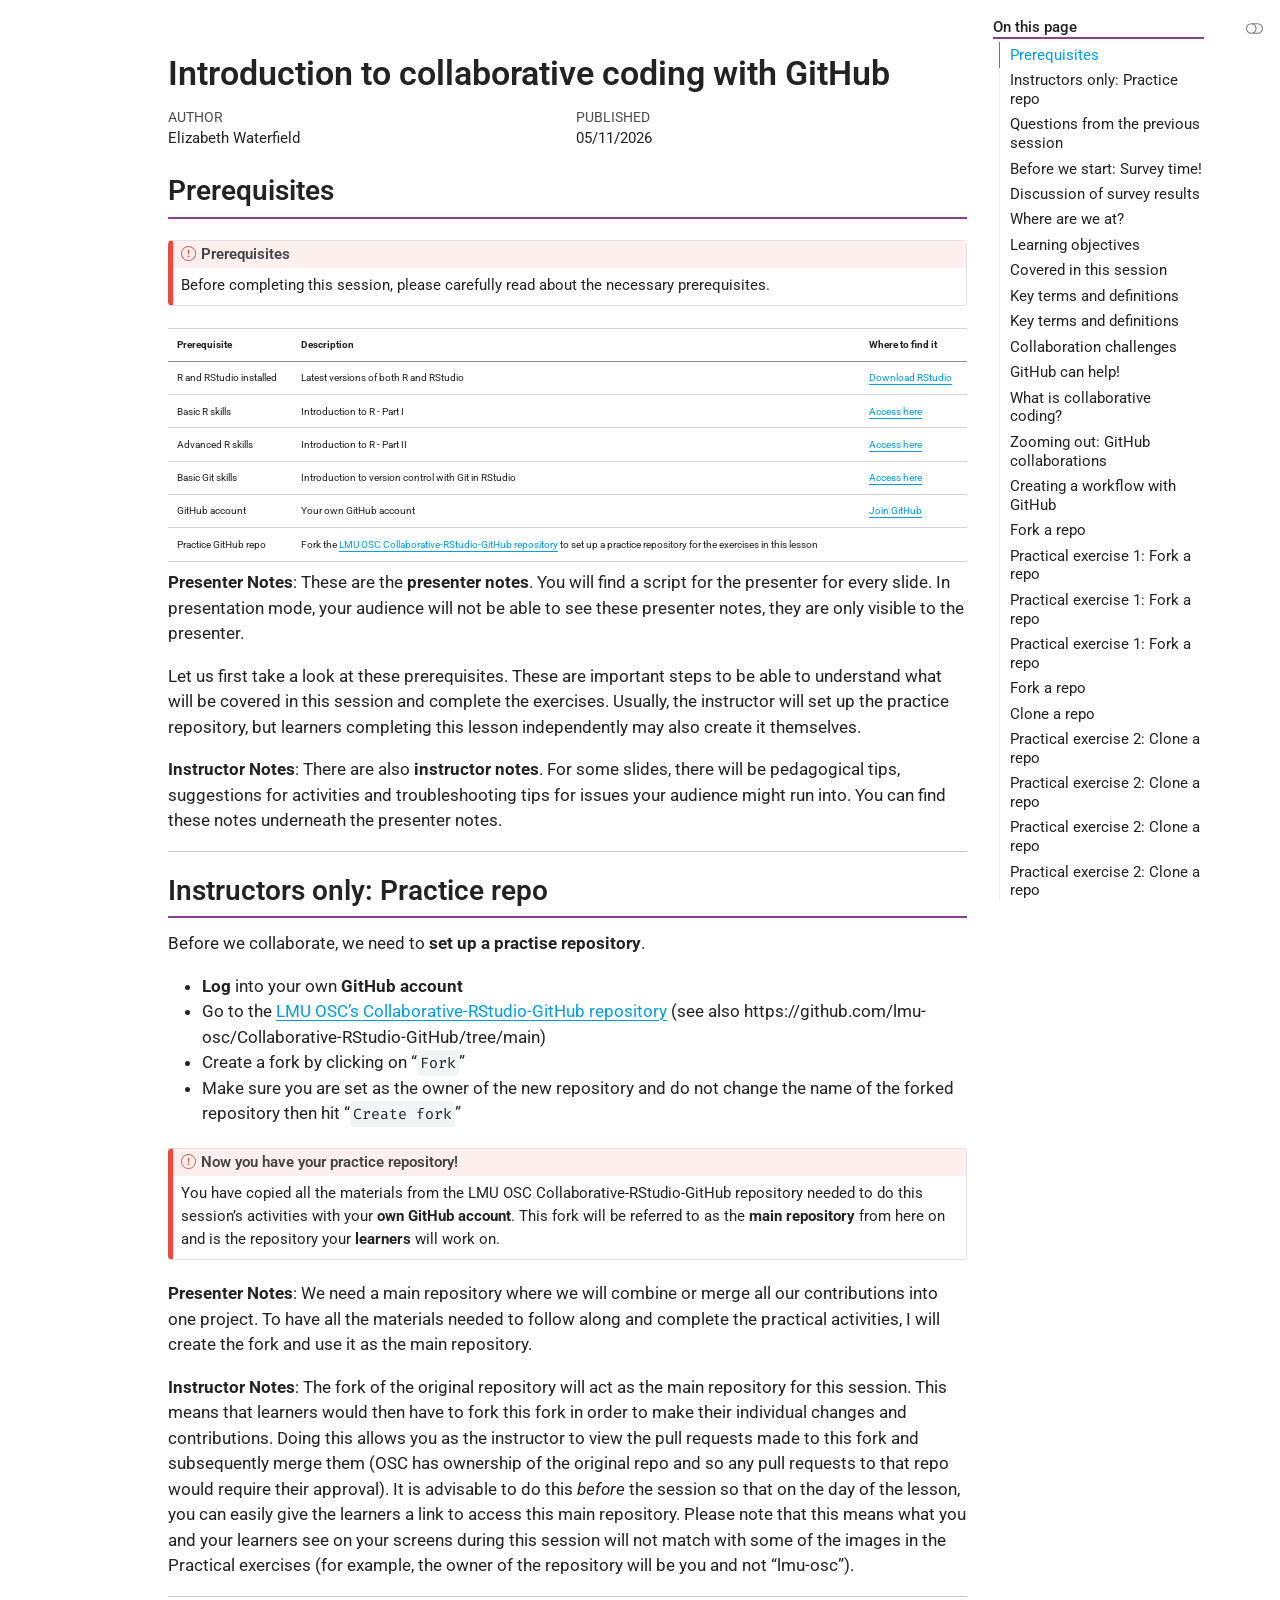
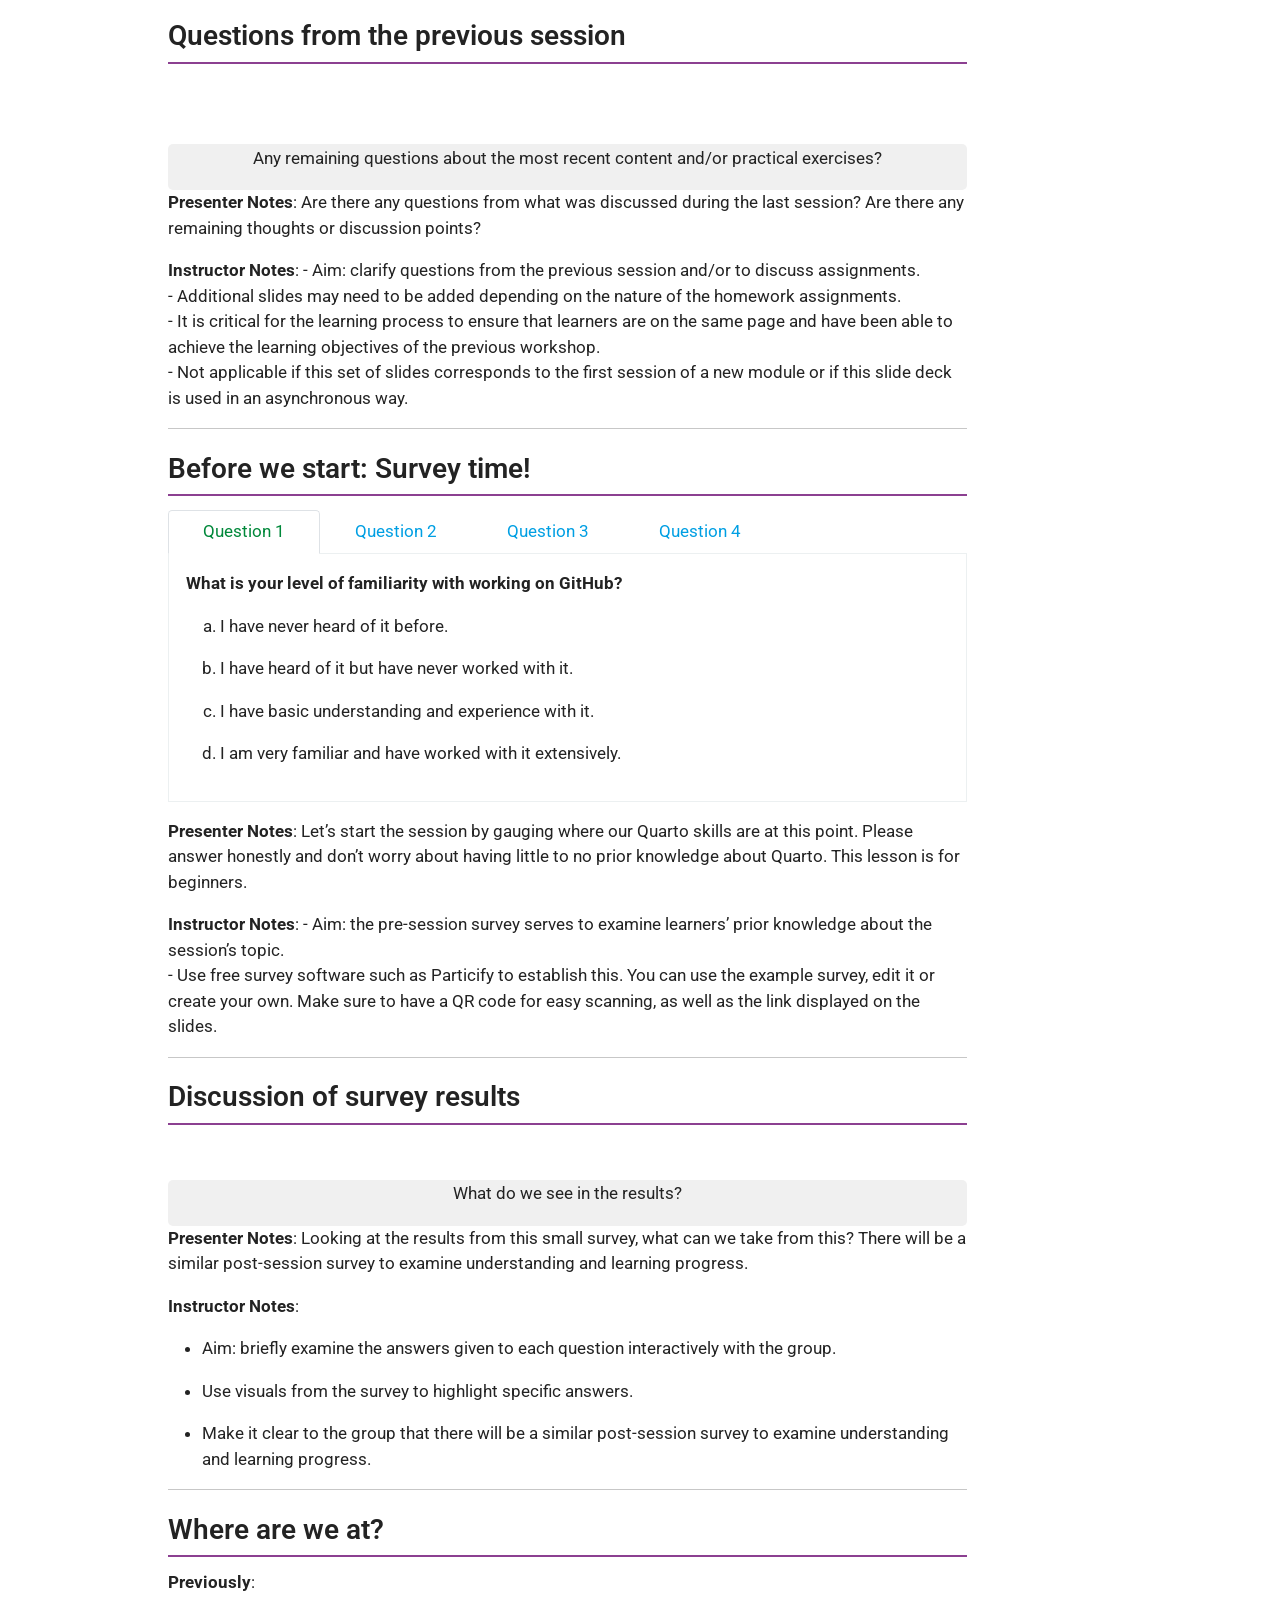
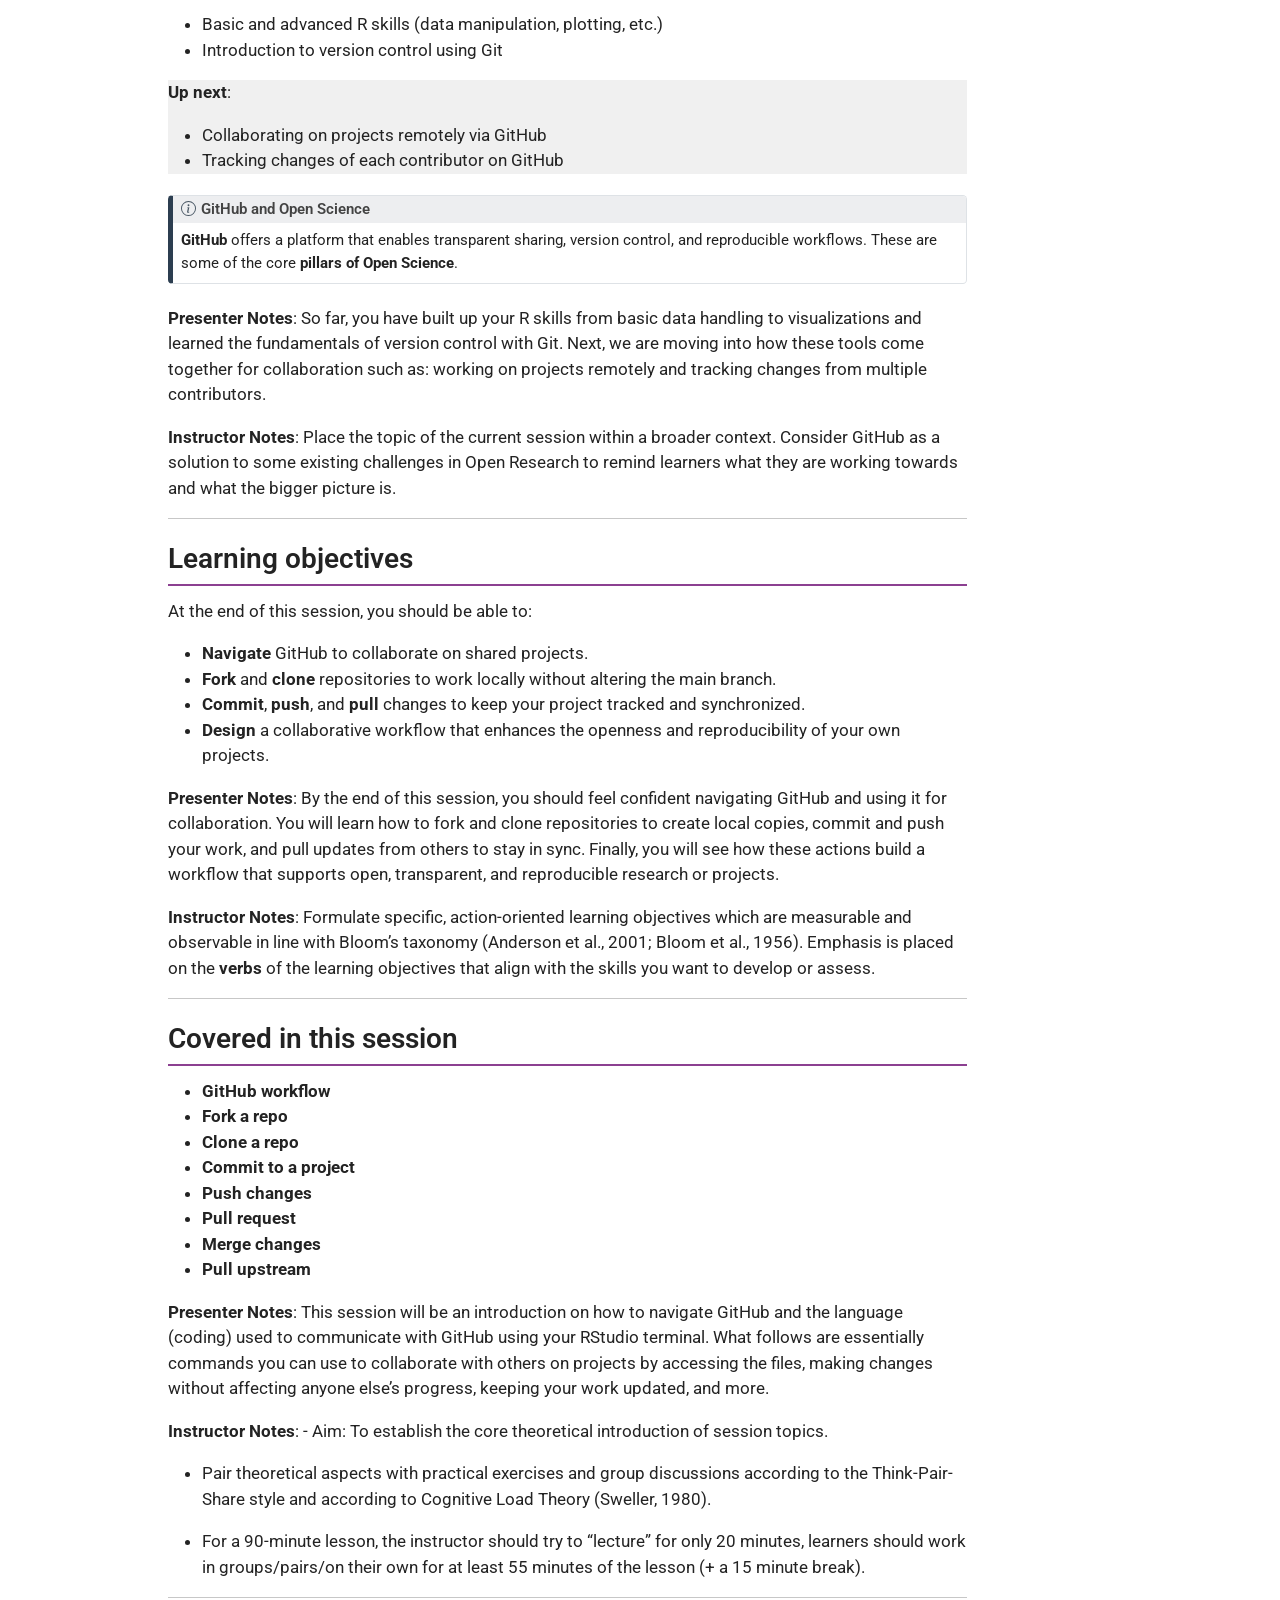
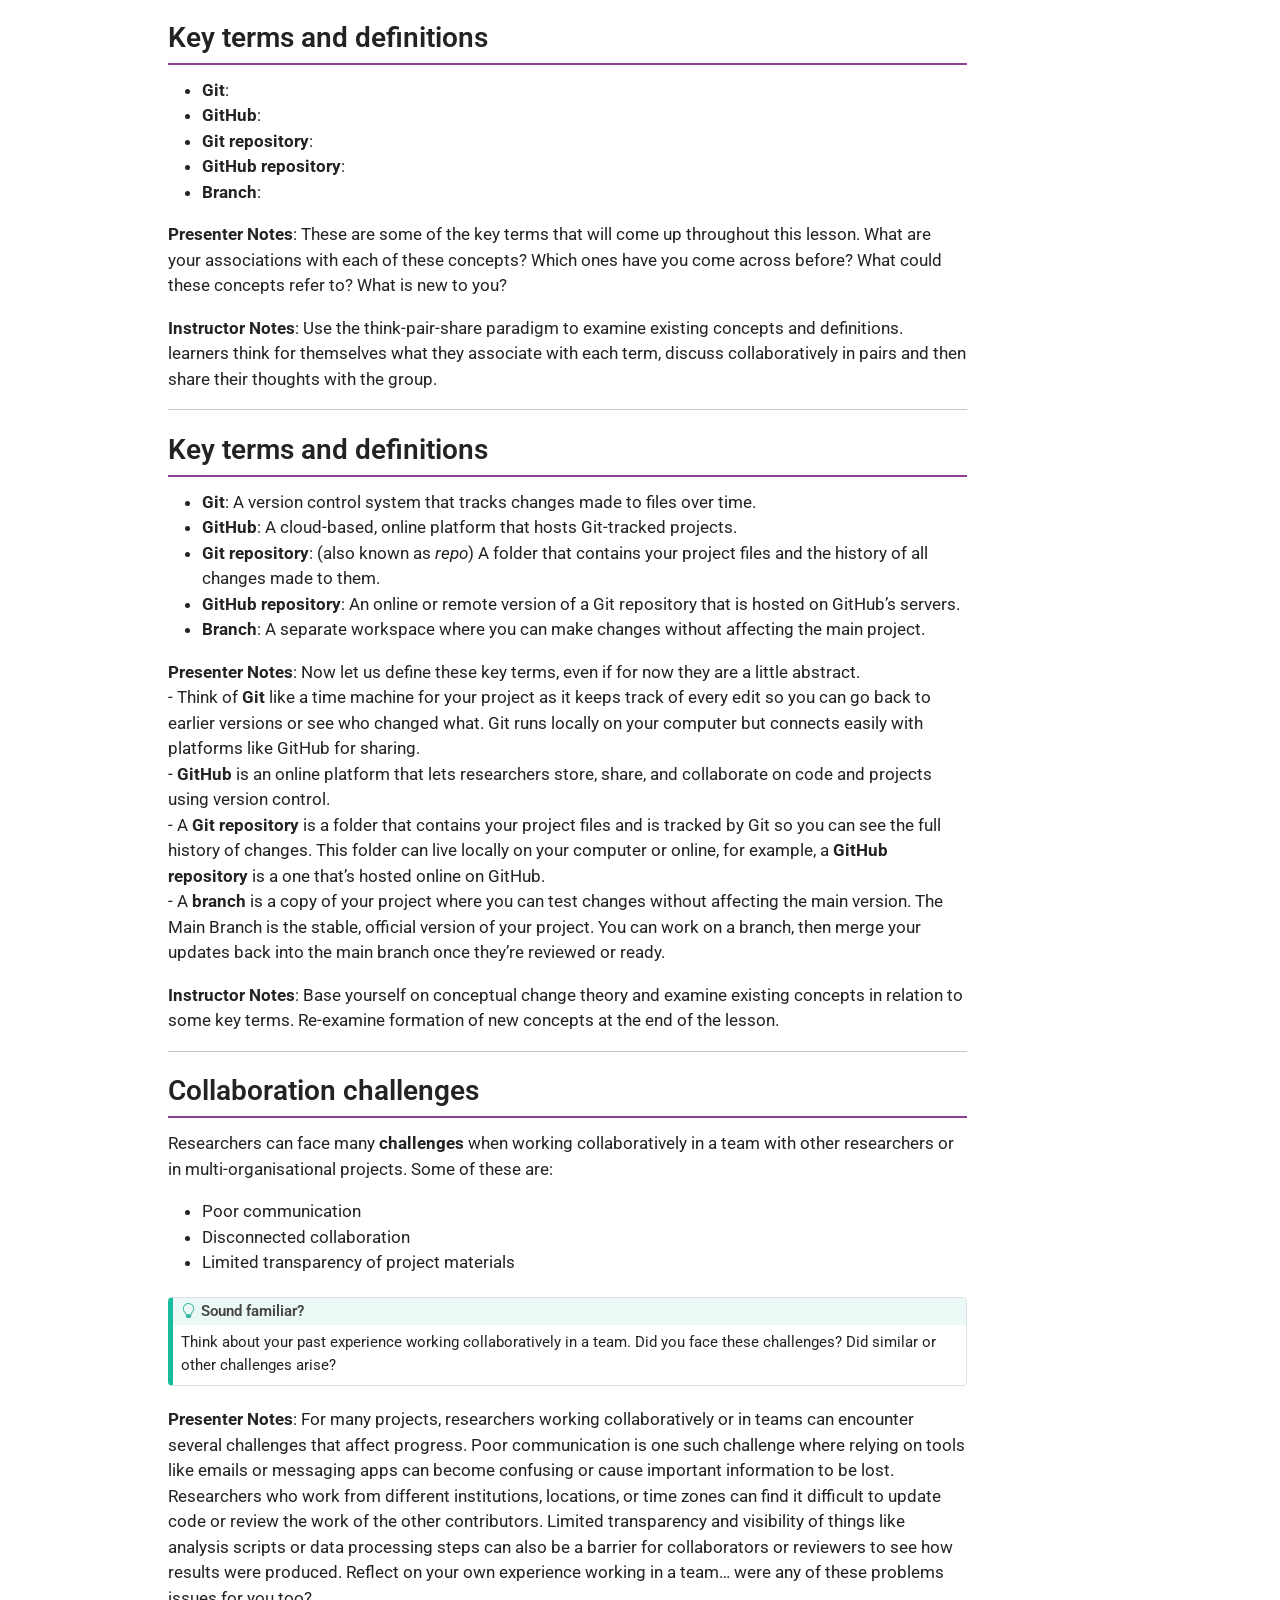
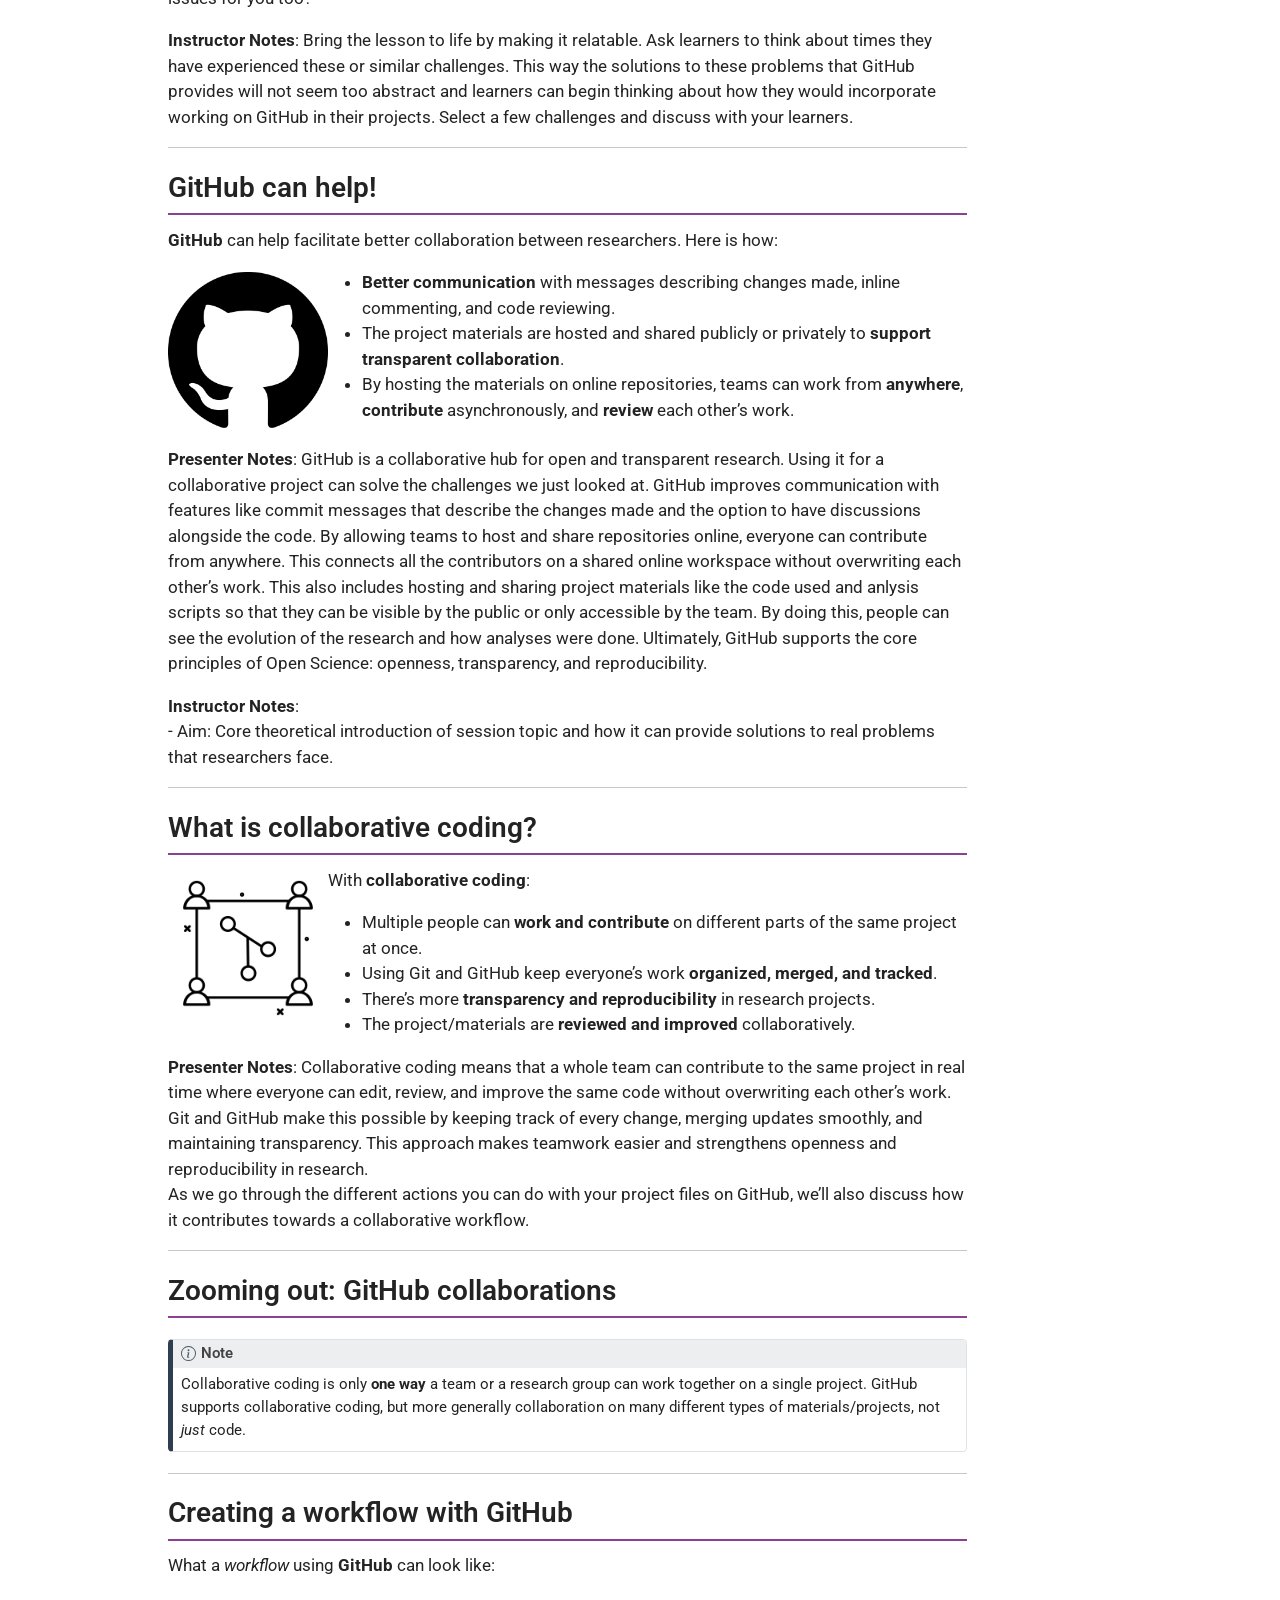
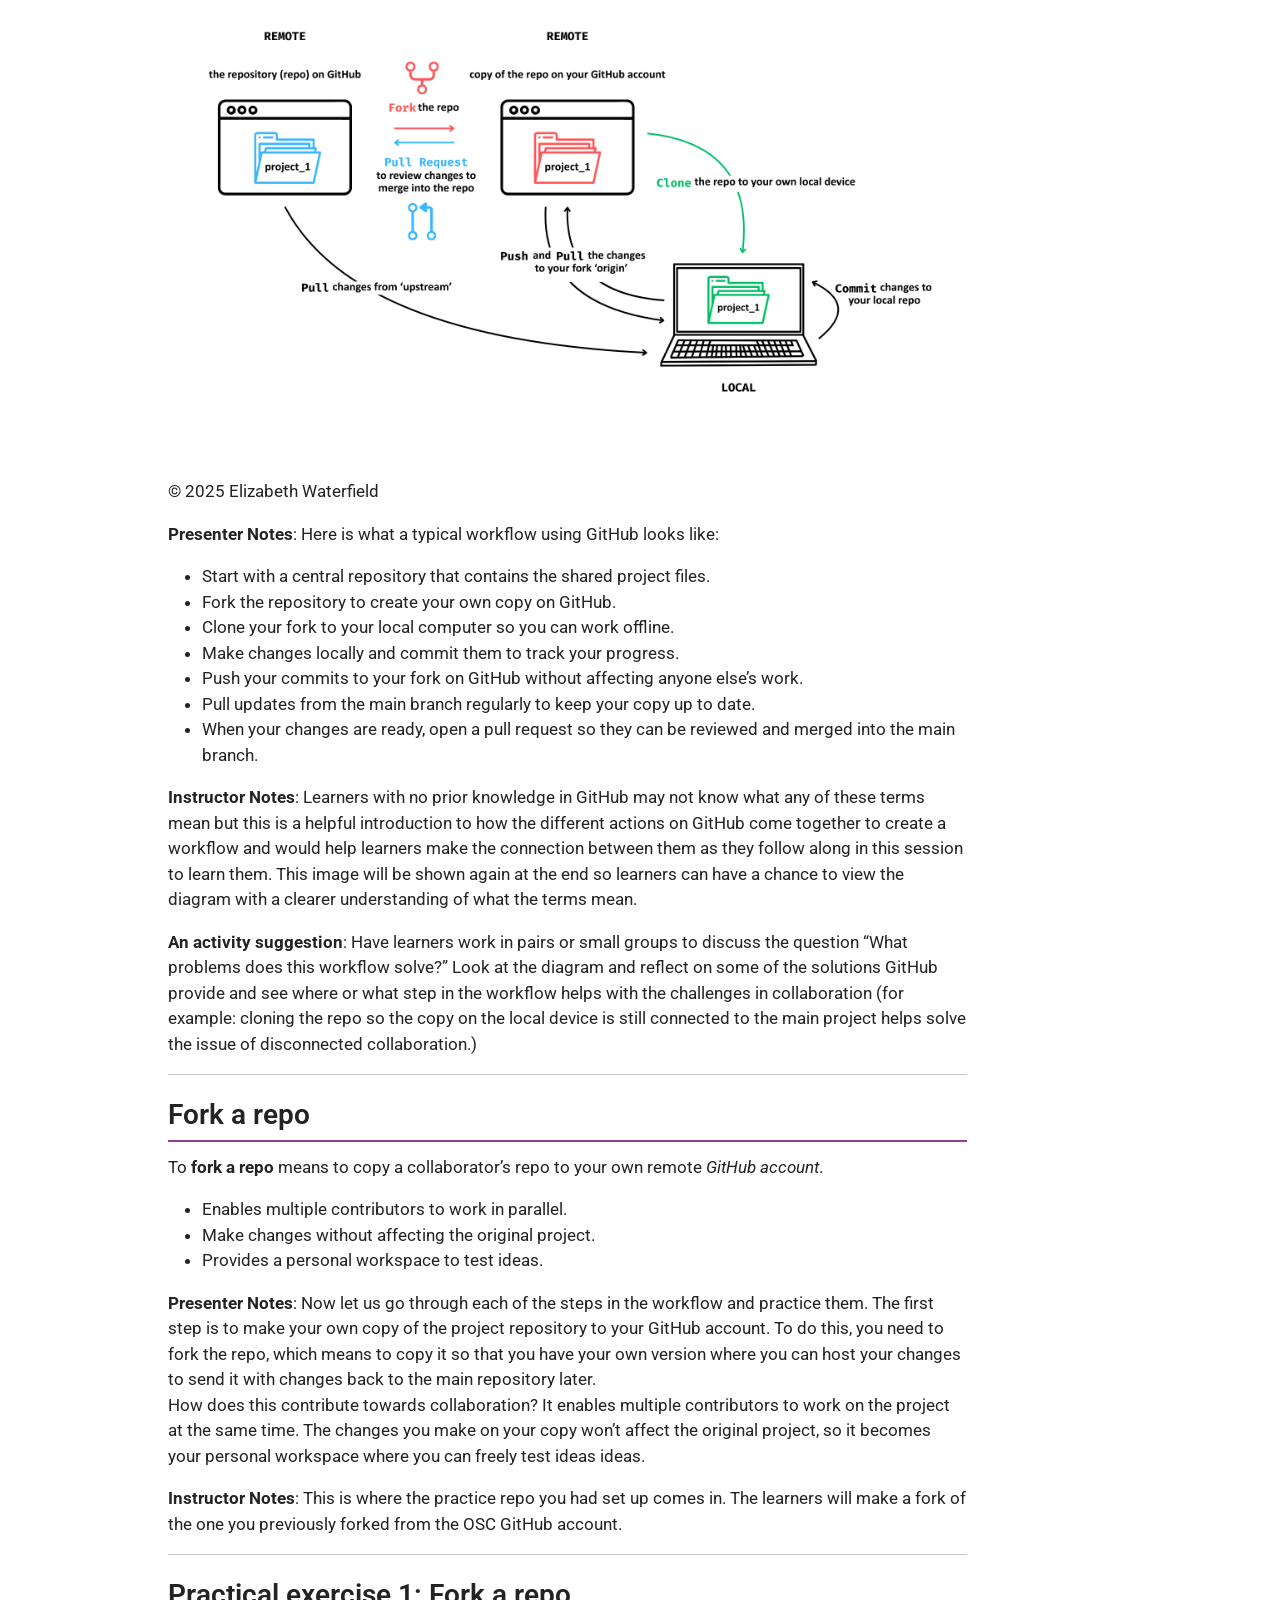
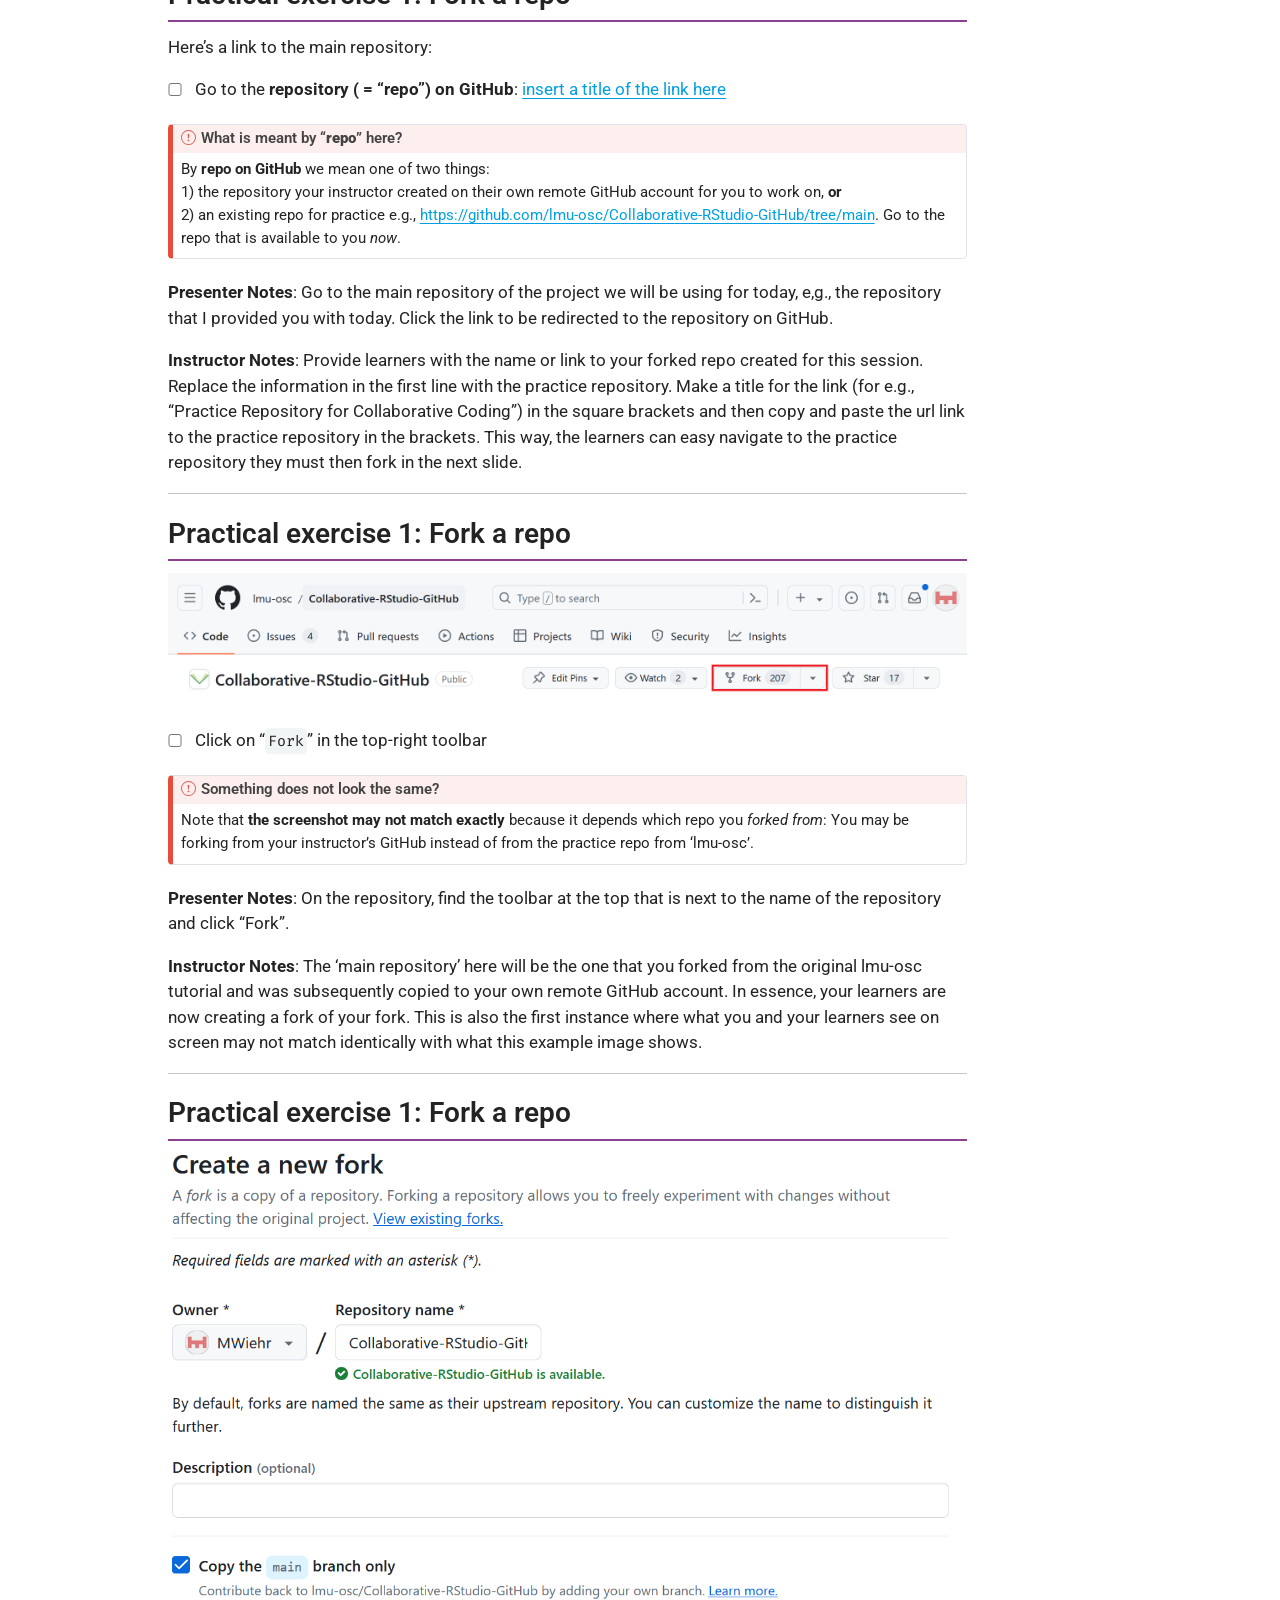
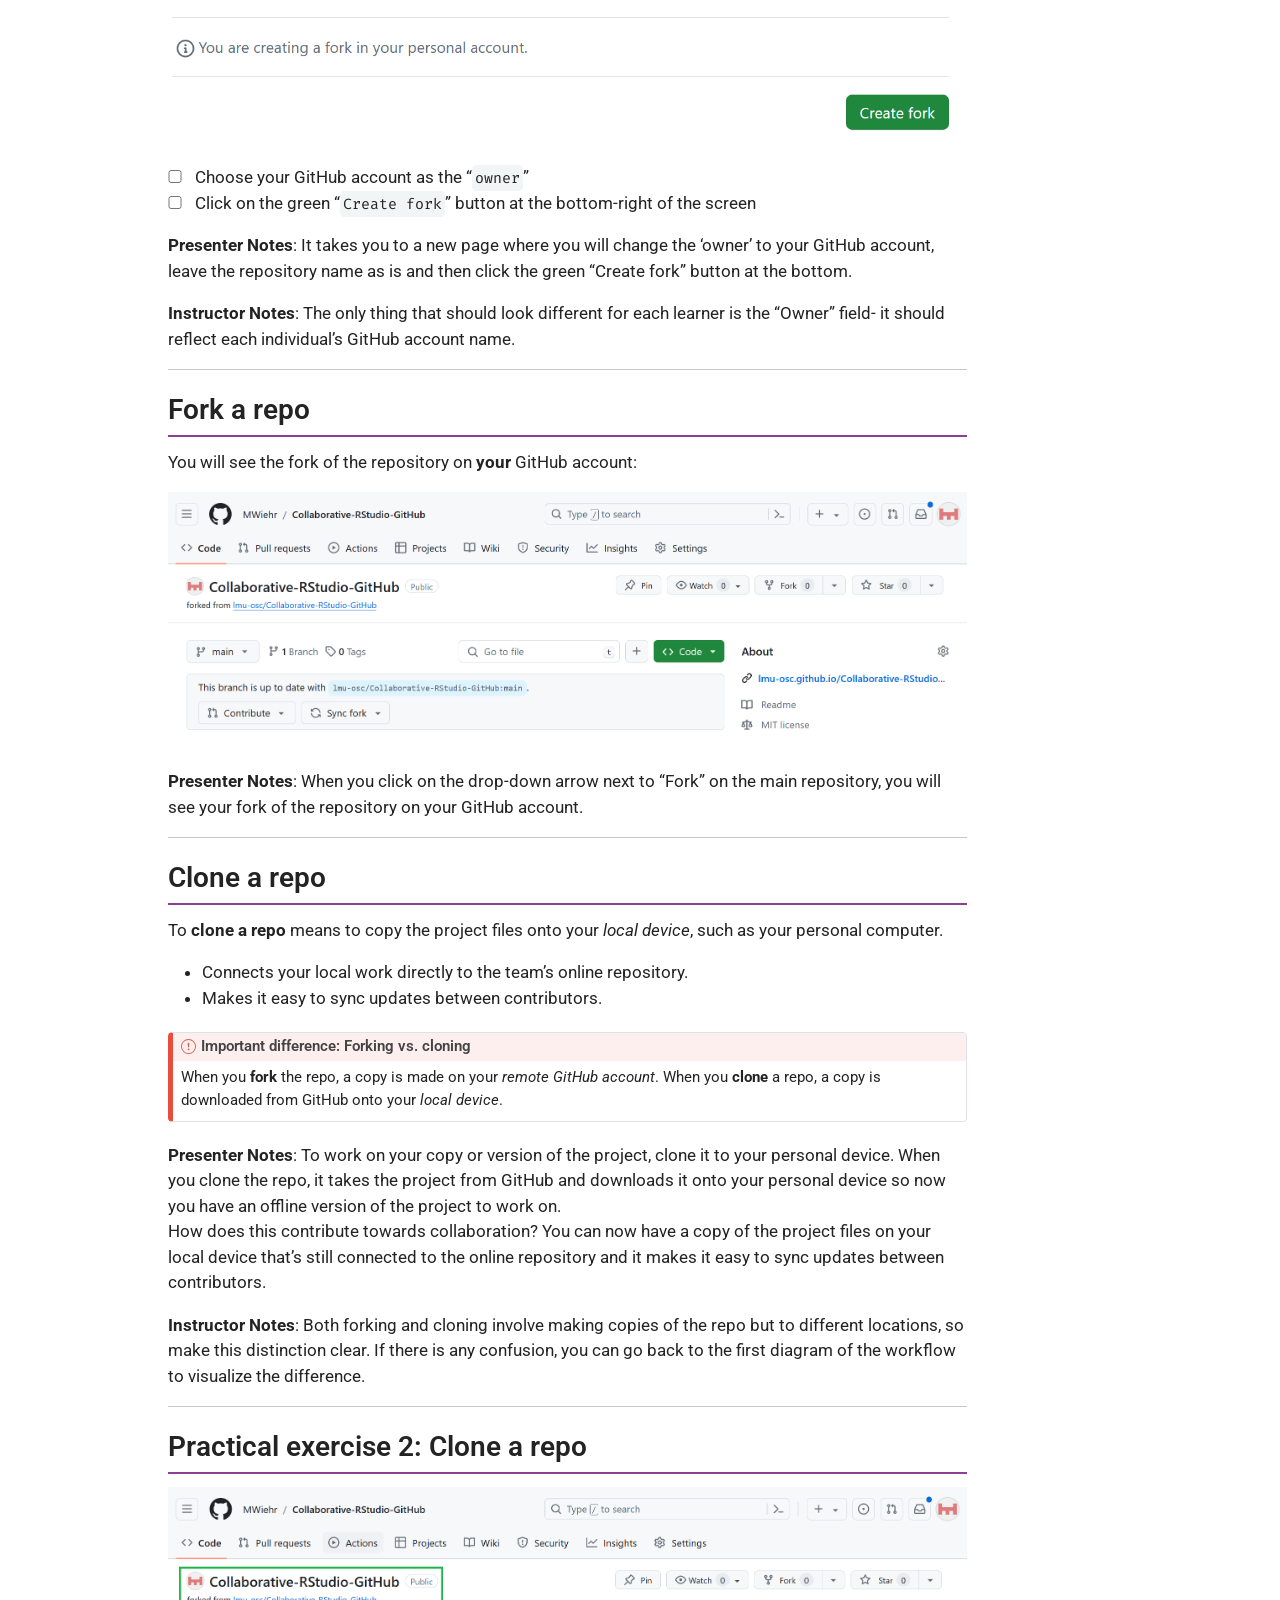
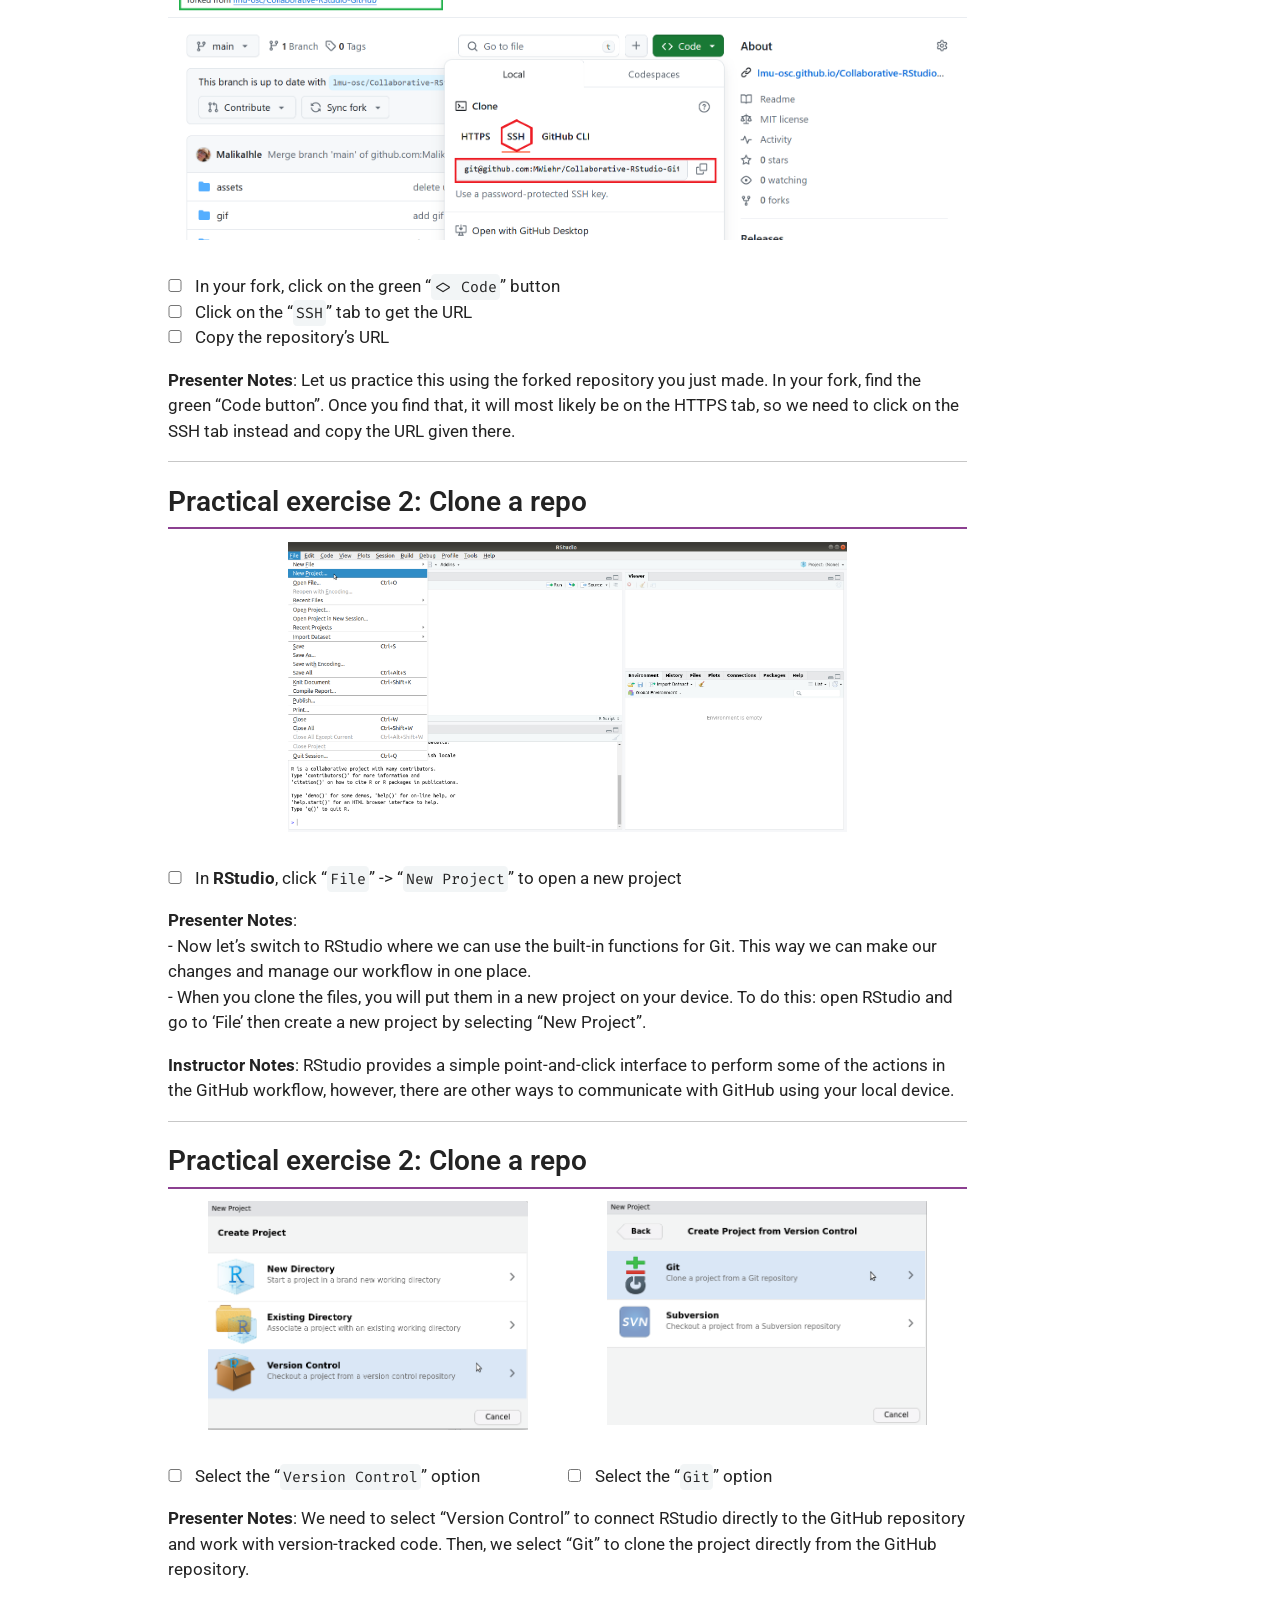
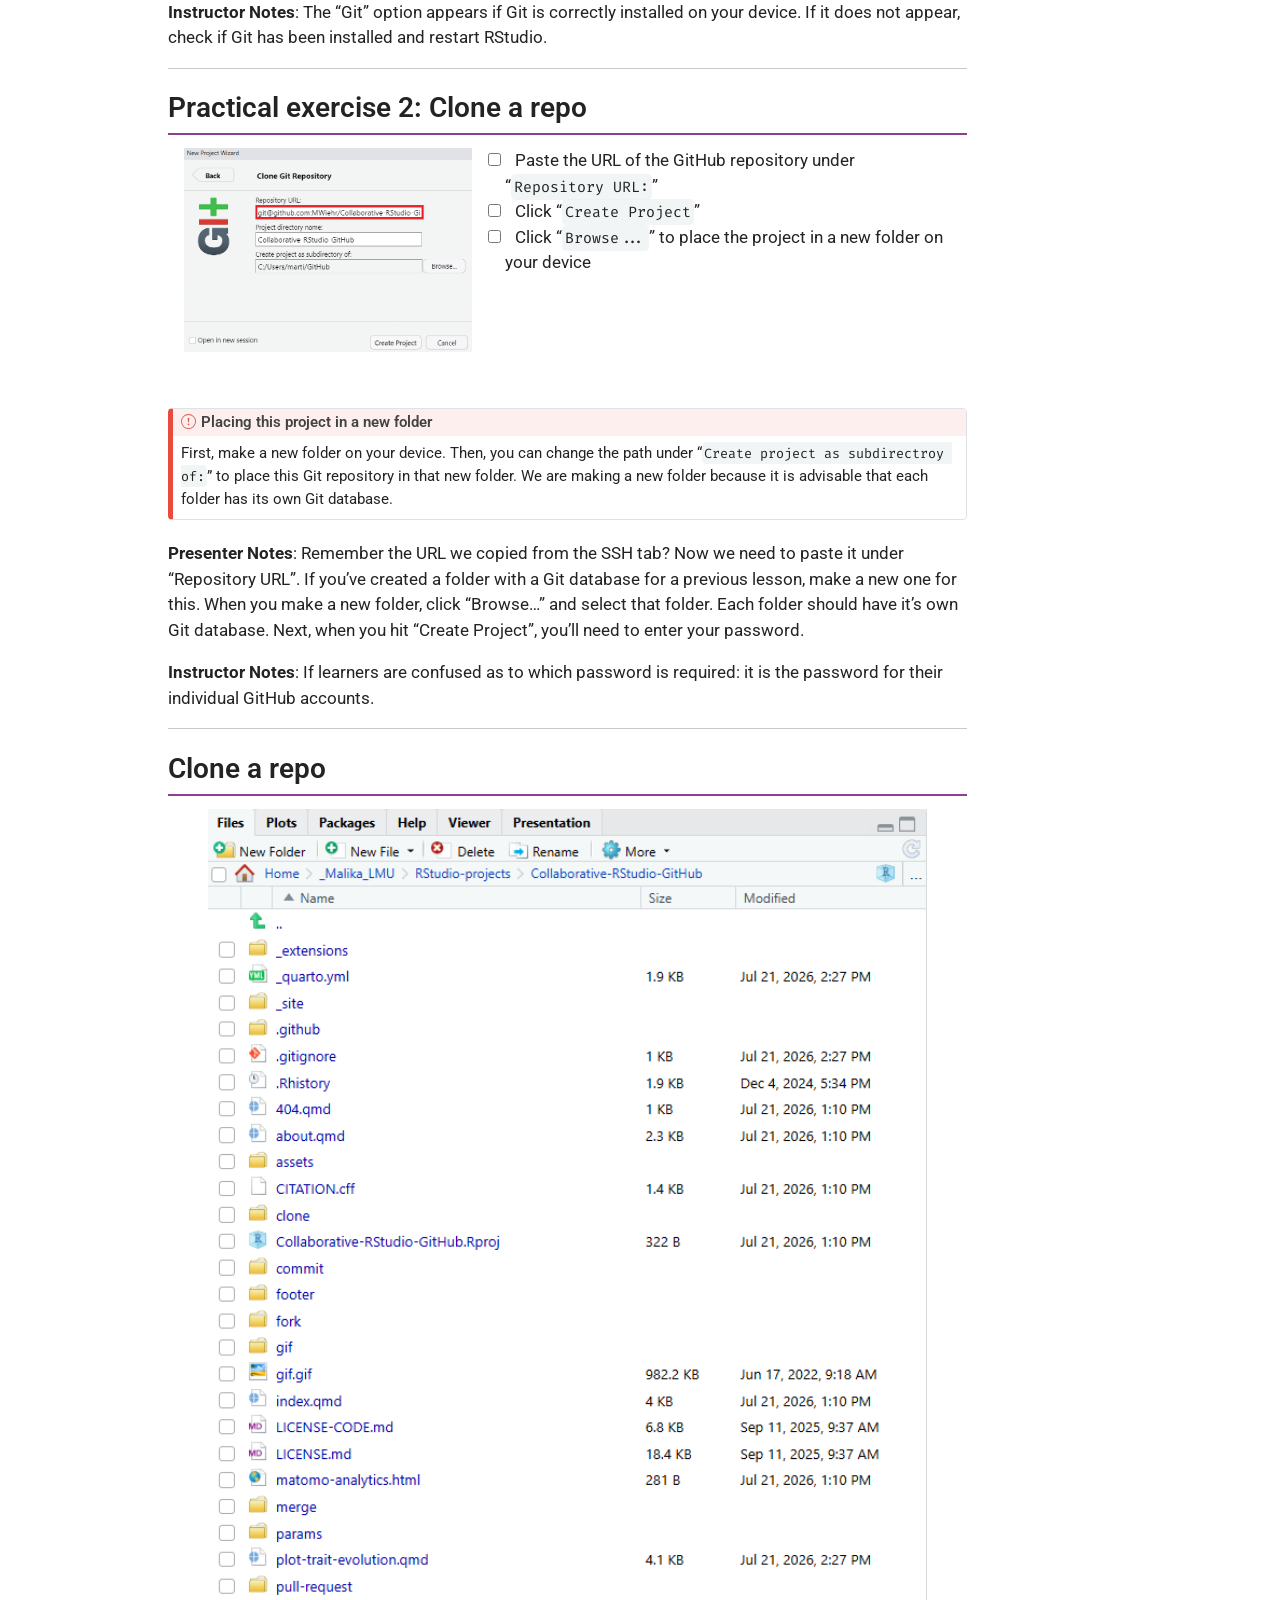
==== commit ab4cf5da: "Built site for gh-pages" ====
--- a/index.html
+++ b/index.html
@@ -2,7 +2,7 @@
 <html xmlns="http://www.w3.org/1999/xhtml" lang="en" xml:lang="en"><head>
 
 <meta charset="utf-8">
-<meta name="generator" content="quarto-1.10.19">
+<meta name="generator" content="quarto-1.11.9">
 
 <meta name="viewport" content="width=device-width, initial-scale=1.0, user-scalable=yes">
 
@@ -40,18 +40,19 @@
 <link href="site_libs/quarto-contrib/quarto-project/lmu-osc/osc-brand/lmu-osc-favicon.jpg" rel="icon" type="image/jpeg">
 <script src="site_libs/quarto-html/quarto.js" type="module"></script>
 <script src="site_libs/quarto-html/tabsets/tabsets.js" type="module"></script>
+<script src="site_libs/quarto-html/scrollable-regions/scrollable-regions.js" type="module"></script>
 <script src="site_libs/quarto-html/popper.min.js"></script>
 <script src="site_libs/quarto-html/tippy.umd.min.js"></script>
 <script src="site_libs/quarto-html/anchor.min.js"></script>
 <link href="site_libs/quarto-html/tippy.css" rel="stylesheet">
-<link href="site_libs/quarto-html/quarto-syntax-highlighting-b3b05533756b65102542bf1d1302b2e4.css" rel="stylesheet" class="quarto-color-scheme" id="quarto-text-highlighting-styles">
-<link href="site_libs/quarto-html/quarto-syntax-highlighting-dark-f050b060498074d55717287ea207baa6.css" rel="stylesheet" class="quarto-color-scheme quarto-color-alternate" id="quarto-text-highlighting-styles">
-<link href="site_libs/quarto-html/quarto-syntax-highlighting-b3b05533756b65102542bf1d1302b2e4.css" rel="stylesheet" class="quarto-color-scheme-extra" id="quarto-text-highlighting-styles">
+<link href="site_libs/quarto-html/quarto-syntax-highlighting-47407c29e8f0cbb45854e90f85b31c93.css" rel="stylesheet" class="quarto-color-scheme" id="quarto-text-highlighting-styles">
+<link href="site_libs/quarto-html/quarto-syntax-highlighting-dark-29bebc711971320925fa0dba636024dd.css" rel="stylesheet" class="quarto-color-scheme quarto-color-alternate" id="quarto-text-highlighting-styles">
+<link href="site_libs/quarto-html/quarto-syntax-highlighting-47407c29e8f0cbb45854e90f85b31c93.css" rel="stylesheet" class="quarto-color-scheme-extra" id="quarto-text-highlighting-styles">
 <script src="site_libs/bootstrap/bootstrap.min.js"></script>
 <link href="site_libs/bootstrap/bootstrap-icons.css" rel="stylesheet">
-<link href="site_libs/bootstrap/bootstrap-b34a76e7b6208117b0cf5b9ff5946d4b.min.css" rel="stylesheet" append-hash="true" class="quarto-color-scheme" id="quarto-bootstrap" data-mode="light">
-<link href="site_libs/bootstrap/bootstrap-dark-19e64e8c2d3939b235ddc2427aec500f.min.css" rel="stylesheet" append-hash="true" class="quarto-color-scheme quarto-color-alternate" id="quarto-bootstrap" data-mode="dark">
-<link href="site_libs/bootstrap/bootstrap-b34a76e7b6208117b0cf5b9ff5946d4b.min.css" rel="stylesheet" append-hash="true" class="quarto-color-scheme-extra" id="quarto-bootstrap" data-mode="light">
+<link href="site_libs/bootstrap/bootstrap-f3cb2139904eb7c3db8a8fbedb9f6c33.min.css" rel="stylesheet" append-hash="true" class="quarto-color-scheme" id="quarto-bootstrap" data-mode="light">
+<link href="site_libs/bootstrap/bootstrap-dark-2050db9f1f5726cb65afa6f8f5766064.min.css" rel="stylesheet" append-hash="true" class="quarto-color-scheme quarto-color-alternate" id="quarto-bootstrap" data-mode="dark">
+<link href="site_libs/bootstrap/bootstrap-f3cb2139904eb7c3db8a8fbedb9f6c33.min.css" rel="stylesheet" append-hash="true" class="quarto-color-scheme-extra" id="quarto-bootstrap" data-mode="light">
 <script id="quarto-search-options" type="application/json">{
   "location": "sidebar",
   "copy-button": false,
@@ -83,7 +84,7 @@
 
 </head>
 
-<body class="quarto-light"><script id="quarto-html-before-body" type="application/javascript">
+<body class="quarto-light"><a id="quarto-skip-link" class="visually-hidden-focusable" href="#quarto-document-content">Skip to main content</a><script id="quarto-html-before-body" type="application/javascript">
     const toggleBodyColorMode = (bsSheetEl) => {
       const mode = bsSheetEl.getAttribute("data-mode");
       const bodyEl = window.document.querySelector("body");
@@ -106,6 +107,7 @@
       for (let i=0; i < toggles.length; i++) {
         const toggle = toggles[i];
         if (toggle) {
+          toggle.setAttribute("aria-checked", alternate ? "true" : "false");
           if (alternate) {
             toggle.classList.add("alternate");
           } else {
@@ -135,13 +137,19 @@
       manageTransitions('#quarto-margin-sidebar .nav-link', true);
       // Switch the toggles
       setColorSchemeToggle(alternate)
-      // Hack to workaround the fact that safari doesn't
-      // properly recolor the scrollbar when toggling (#1455)
+    }
+    // Hack to workaround the fact that safari doesn't
+    // properly recolor the scrollbar when toggling (#1455).
+    // Not run on load: stylesheets are set before first paint there, and
+    // scrolling would undo the scroll to a URL fragment (#14973).
+    // The one pixel nudge keeps the reader where they were.
+    const refreshSafariScrollbar = () => {
       if (navigator.userAgent.indexOf('Safari') > 0 && navigator.userAgent.indexOf('Chrome') == -1) {
         manageTransitions("body", false);
-        window.scrollTo(0, 1);
+        const scrollY = window.scrollY;
+        window.scrollTo(0, scrollY > 0 ? scrollY - 1 : 1);
         setTimeout(() => {
-          window.scrollTo(0, 0);
+          window.scrollTo(0, scrollY);
           manageTransitions("body", true);
         }, 40);
       }
@@ -235,6 +243,7 @@
       // Read the current dark / light value
       let toAlternate = !hasAlternateSentinel();
       toggleColorMode(toAlternate);
+      refreshSafariScrollbar();
       setStyleSentinel(toAlternate);
       toggleGiscusIfUsed(toAlternate, darkModeDefault);
       window.dispatchEvent(new Event('resize'));
@@ -253,7 +262,7 @@
 <!-- sidebar -->
 <!-- margin-sidebar -->
     <div id="quarto-margin-sidebar" class="sidebar margin-sidebar">
-        <nav id="TOC" role="doc-toc" class="toc-active">
+        <nav id="TOC" role="doc-toc" aria-labelledby="toc-title" class="toc-active">
     <h2 id="toc-title">On this page</h2>
    
   <ul>
@@ -334,7 +343,7 @@
 <div class="quarto-alternate-formats"><h2>Other Formats</h2><ul><li><a href="slides-github-revealjs.html"><i class="bi bi-file-slides"></i>RevealJS</a></li><li><a href="slides-github.pdf"><i class="bi bi-file-pdf"></i>PDF</a></li><li><a href="slides-github.pptx"><i class="bi bi-file-slides"></i>Powerpoint (osc-brand)</a></li></ul></div></nav>
     </div>
 <!-- main -->
-<main class="content" id="quarto-document-content">
+<main class="content" id="quarto-document-content" tabindex="-1">
 
 
 <header id="title-block-header" class="quarto-title-block default">
@@ -1862,15 +1871,50 @@
   window.document.addEventListener("DOMContentLoaded", function (event) {
     // Ensure there is a toggle, if there isn't float one in the top right
     if (window.document.querySelector('.quarto-color-scheme-toggle') === null) {
-      const a = window.document.createElement('a');
-      a.classList.add('top-right');
-      a.classList.add('quarto-color-scheme-toggle');
-      a.href = "";
-      a.onclick = function() { try { window.quartoToggleColorScheme(); } catch {} return false; };
+      const toggle = window.document.createElement('button');
+      toggle.type = "button";
+      toggle.setAttribute("role", "switch");
+      toggle.setAttribute("aria-checked", "false");
+      toggle.classList.add('top-right');
+      toggle.classList.add('quarto-color-scheme-toggle');
+      toggle.setAttribute("aria-label", "Toggle dark mode");
+      toggle.onclick = function() { try { window.quartoToggleColorScheme(); } catch {} return false; };
       const i = window.document.createElement("i");
       i.classList.add('bi');
-      a.appendChild(i);
-      window.document.body.appendChild(a);
+      toggle.appendChild(i);
+      // Put the toggle in a landmark of its own, so that landmark navigation
+      // can reach it.
+      //
+      // The container is always a fresh direct child of body, and the toggle is
+      // never moved into page furniture that the theme or the author controls.
+      // The toggle is positioned against the page, so any ancestor that
+      // establishes a containing block captures it: a positioned element or a
+      // grid for position: absolute, and transform, filter, will-change or
+      // contain for position: fixed. A direct child of body has none of these
+      // to inherit, and the shift when one appears is silent and visual.
+      //
+      // ARIA says a document should have at most one banner, and axe reports a
+      // duplicate whether or not the banners carry distinct labels. So use a
+      // header when the page has no banner yet, and a named region otherwise.
+      //
+      // A header is a banner wherever it sits, unless it is inside sectioning
+      // content, so this cannot just look at the children of body: a custom
+      // page layout wraps the title block header in a plain div. An explicit
+      // role="banner" always counts.
+      const sectioning = 'article, aside, main, nav, section, [role="article"], [role="complementary"], [role="main"], [role="navigation"], [role="region"]';
+      const hasBanner = Array.from(
+        window.document.querySelectorAll('header:not([role]), [role="banner"]')
+      ).some(function(el) {
+        return el.hasAttribute("role") || el.closest(sectioning) === null;
+      });
+      const container = window.document.createElement(hasBanner ? "div" : "header");
+      if (hasBanner) {
+        container.setAttribute("role", "region");
+        container.setAttribute("aria-label", "Toggle dark mode");
+      }
+      container.classList.add('quarto-color-scheme-toggle-container');
+      container.appendChild(toggle);
+      window.document.body.appendChild(container);
     }
     setColorSchemeToggle(hasAlternateSentinel())
     const icon = "";
@@ -1944,12 +1988,13 @@
     }
       var localhostRegex = new RegExp(/^(?:http|https):\/\/localhost\:?[0-9]*\//);
       var mailtoRegex = new RegExp(/^mailto:/);
-        var filterRegex = new RegExp('/' + window.location.host + '/');
+        var filterRegex = new RegExp("https:\/\/lmu-osc\.github\.io\/slides-github\/");
       var isInternal = (href) => {
           return filterRegex.test(href) || localhostRegex.test(href) || mailtoRegex.test(href);
       }
       // Inspect non-navigation links and adorn them if external
-     var links = window.document.querySelectorAll('a[href]:not(.nav-link):not(.navbar-brand):not(.toc-action):not(.sidebar-link):not(.sidebar-item-toggle):not(.pagination-link):not(.no-external):not([aria-hidden]):not(.dropdown-item):not(.quarto-navigation-tool):not(.about-link)');
+      window.quartoDecorateExternalLinks = function (root) {
+     var links = (root || window.document).querySelectorAll('a[href]:not(.nav-link):not(.navbar-brand):not(.toc-action):not(.sidebar-link):not(.sidebar-item-toggle):not(.pagination-link):not(.no-external):not([aria-hidden]):not(.dropdown-item):not(.quarto-navigation-tool):not(.about-link)');
       for (var i=0; i<links.length; i++) {
         const link = links[i];
         if (!isInternal(link.href)) {
@@ -1958,8 +2003,69 @@
           if (link.dataset.originalHref !== undefined) {
             link.href = link.dataset.originalHref;
           }
+          if (!link.classList.contains('no-external-icon')) {
+          }
         }
       }
+      };
+      window.quartoDecorateExternalLinks(window.document);
+    // Esc closes the popup (WCAG 1.4.13) and focus leaving both trigger and
+    // popup closes it (WCAG 2.4.11); tippy handles neither for interactive popups.
+    const hideOnEscAndFocusOut = {
+      name: 'hideOnEscAndFocusOut',
+      defaultValue: true,
+      fn(instance) {
+        const dismiss = () => {
+          // A show scheduled by the trigger delay would otherwise reopen it
+          instance.clearDelayTimeouts();
+          instance.hide();
+        };
+        const onKeyDown = (event) => {
+          if (event.key !== 'Escape') {
+            return;
+          }
+          // Keep Esc from also reaching page handlers (e.g. reveal.js overview),
+          // except an open reveal.js slide menu, which Esc should close too.
+          // The menu handles keys only when its keyboard option is on.
+          const menuHandlesEsc = window.Reveal?.getPlugin?.('menu')?.isOpen() &&
+            window.Reveal.getConfig().menu?.keyboard !== false;
+          if (!menuHandlesEsc) {
+            event.stopPropagation();
+          }
+          if (instance.popper.contains(window.document.activeElement)) {
+            // Disabled while refocusing so the focus trigger does not reopen it
+            instance.disable();
+            instance.reference.focus();
+            instance.enable();
+          }
+          dismiss();
+        };
+        const onFocusOut = (event) => {
+          const target = event.relatedTarget;
+          if (target && !instance.reference.contains(target) &&
+              !instance.popper.contains(target)) {
+            dismiss();
+          }
+        };
+        // On the trigger too: a click trigger (code-annotations: select) has no
+        // blur handling. Attached for the instance's lifetime so leaving the
+        // trigger also cancels a show still pending on the trigger delay.
+        instance.reference.addEventListener('focusout', onFocusOut);
+        return {
+          onShow() {
+            window.document.addEventListener('keydown', onKeyDown, true);
+            instance.popper.addEventListener('focusout', onFocusOut);
+          },
+          onHide() {
+            window.document.removeEventListener('keydown', onKeyDown, true);
+            instance.popper.removeEventListener('focusout', onFocusOut);
+          },
+          onDestroy() {
+            instance.reference.removeEventListener('focusout', onFocusOut);
+          },
+        };
+      },
+    };
     function tippyHover(el, contentFn, onTriggerFn, onUntriggerFn) {
       const config = {
         allowHTML: true,
@@ -1973,6 +2079,7 @@
         interactiveBorder: 10,
         theme: 'quarto',
         placement: 'bottom-start',
+        plugins: [hideOnEscAndFocusOut],
       };
       if (contentFn) {
         config.content = contentFn;
@@ -2135,44 +2242,54 @@
           const lineIds = lines.map((line) => {
             return targetCell + "-" + line;
           })
-          let top = null;
-          let height = null;
-          let parent = null;
+          // Each band is positioned against its own containing block, which is
+          // not the offsetParent of the lines, so place it from client rects.
+          const placeBand = (band, firstEl, lastEl, codeBlock) => {
+            const container = band.offsetParent;
+            if (container === null) {
+              return;
+            }
+            const containerRect = container.getBoundingClientRect();
+            // Reveal.js scales slides with a transform, so convert client
+            // pixels back to the CSS pixels of the container.
+            const scale = containerRect.height / container.offsetHeight || 1;
+            const firstRect = firstEl.getBoundingClientRect();
+            const lastRect = lastEl.getBoundingClientRect();
+            const top = (firstRect.top - containerRect.top) / scale - container.clientTop + container.scrollTop;
+            const height = (lastRect.bottom - firstRect.top) / scale;
+            band.style.top = top - 2 + "px";
+            band.style.height = height + 4 + "px";
+            if (codeBlock) {
+              // Without the copy button wrapper, the containing block is wider
+              // than the code block, so span the code block explicitly.
+              const blockRect = codeBlock.getBoundingClientRect();
+              band.style.left = (blockRect.left - containerRect.left) / scale - container.clientLeft + container.scrollLeft + "px";
+              band.style.width = blockRect.width / scale + "px";
+            }
+          };
           if (lineIds.length > 0) {
-              //compute the position of the single el (top and bottom and make a div)
-              const el = window.document.getElementById(lineIds[0]);
-              top = el.offsetTop;
-              height = el.offsetHeight;
-              parent = el.parentElement.parentElement;
-            if (lineIds.length > 1) {
-              const lastEl = window.document.getElementById(lineIds[lineIds.length - 1]);
-              const bottom = lastEl.offsetTop + lastEl.offsetHeight;
-              height = bottom - top;
+            const el = window.document.getElementById(lineIds[0]);
+            const lastEl = window.document.getElementById(lineIds[lineIds.length - 1]);
+            const parent = el.parentElement.parentElement;
+            // cook up a div (if necessary) and position it
+            let div = window.document.getElementById("code-annotation-line-highlight");
+            if (div === null) {
+              div = window.document.createElement("div");
+              div.setAttribute("id", "code-annotation-line-highlight");
+              div.style.position = 'absolute';
+              parent.appendChild(div);
             }
-            if (top !== null && height !== null && parent !== null) {
-              // cook up a div (if necessary) and position it 
-              let div = window.document.getElementById("code-annotation-line-highlight");
-              if (div === null) {
-                div = window.document.createElement("div");
-                div.setAttribute("id", "code-annotation-line-highlight");
-                div.style.position = 'absolute';
-                parent.appendChild(div);
-              }
-              div.style.top = top - 2 + "px";
-              div.style.height = height + 4 + "px";
-              div.style.left = 0;
-              let gutterDiv = window.document.getElementById("code-annotation-line-highlight-gutter");
-              if (gutterDiv === null) {
-                gutterDiv = window.document.createElement("div");
-                gutterDiv.setAttribute("id", "code-annotation-line-highlight-gutter");
-                gutterDiv.style.position = 'absolute';
-                const codeCell = window.document.getElementById(targetCell);
-                const gutter = codeCell.querySelector('.code-annotation-gutter');
-                gutter.appendChild(gutterDiv);
-              }
-              gutterDiv.style.top = top - 2 + "px";
-              gutterDiv.style.height = height + 4 + "px";
+            placeBand(div, el, lastEl, parent.closest("div.sourceCode") || parent);
+            let gutterDiv = window.document.getElementById("code-annotation-line-highlight-gutter");
+            if (gutterDiv === null) {
+              gutterDiv = window.document.createElement("div");
+              gutterDiv.setAttribute("id", "code-annotation-line-highlight-gutter");
+              gutterDiv.style.position = 'absolute';
+              const codeCell = window.document.getElementById(targetCell);
+              const gutter = codeCell.querySelector('.code-annotation-gutter');
+              gutter.appendChild(gutterDiv);
             }
+            placeBand(gutterDiv, el, lastEl);
             selectedAnnoteEl = annoteEl;
           }
         };
@@ -2271,6 +2388,9 @@
     }
   });
   </script>
+  <script type="application/javascript">
+  window.quartoScrollableRegionsLabels = {"code":"Scrollable code","output":"Scrollable output"};
+  </script>
 </div> <!-- /content -->
 
 
--- a/site_libs/quarto-html/quarto-syntax-highlighting-47407c29e8f0cbb45854e90f85b31c93.css
+++ b/site_libs/quarto-html/quarto-syntax-highlighting-47407c29e8f0cbb45854e90f85b31c93.css
@@ -0,0 +1,236 @@
+/* quarto syntax highlight colors */
+:root {
+  --quarto-hl-ot-color: #003B4F;
+  --quarto-hl-at-color: #657422;
+  --quarto-hl-ss-color: #20794D;
+  --quarto-hl-an-color: #5E5E5E;
+  --quarto-hl-fu-color: #4758AB;
+  --quarto-hl-st-color: #20794D;
+  --quarto-hl-cf-color: #003B4F;
+  --quarto-hl-op-color: #5E5E5E;
+  --quarto-hl-er-color: #AD0000;
+  --quarto-hl-bn-color: #AD0000;
+  --quarto-hl-al-color: #AD0000;
+  --quarto-hl-va-color: #111111;
+  --quarto-hl-bu-color: inherit;
+  --quarto-hl-ex-color: inherit;
+  --quarto-hl-pp-color: #AD0000;
+  --quarto-hl-in-color: #5E5E5E;
+  --quarto-hl-vs-color: #20794D;
+  --quarto-hl-wa-color: #5E5E5E;
+  --quarto-hl-do-color: #5E5E5E;
+  --quarto-hl-im-color: #00769E;
+  --quarto-hl-ch-color: #20794D;
+  --quarto-hl-dt-color: #AD0000;
+  --quarto-hl-fl-color: #AD0000;
+  --quarto-hl-co-color: #5E5E5E;
+  --quarto-hl-cv-color: #5E5E5E;
+  --quarto-hl-cn-color: #8f5902;
+  --quarto-hl-sc-color: #5E5E5E;
+  --quarto-hl-dv-color: #AD0000;
+  --quarto-hl-kw-color: #003B4F;
+}
+
+/* other quarto variables */
+:root {
+  --quarto-font-monospace: "Fira Code";
+}
+
+/* syntax highlight based on Pandoc's rules */
+pre > code.sourceCode > span {
+  color: #003B4F;
+}
+
+code.sourceCode > span {
+  color: #003B4F;
+}
+
+div.sourceCode,
+div.sourceCode pre.sourceCode {
+  color: #003B4F;
+}
+
+/* Normal */
+code span {
+  color: #003B4F;
+}
+
+/* Alert */
+code span.al {
+  color: #AD0000;
+  font-style: inherit;
+}
+
+/* Annotation */
+code span.an {
+  color: #5E5E5E;
+  font-style: inherit;
+}
+
+/* Attribute */
+code span.at {
+  color: #657422;
+  font-style: inherit;
+}
+
+/* BaseN */
+code span.bn {
+  color: #AD0000;
+  font-style: inherit;
+}
+
+/* BuiltIn */
+code span.bu {
+  font-style: inherit;
+}
+
+/* ControlFlow */
+code span.cf {
+  color: #003B4F;
+  font-weight: bold;
+  font-style: inherit;
+}
+
+/* Char */
+code span.ch {
+  color: #20794D;
+  font-style: inherit;
+}
+
+/* Constant */
+code span.cn {
+  color: #8f5902;
+  font-style: inherit;
+}
+
+/* Comment */
+code span.co {
+  color: #5E5E5E;
+  font-style: inherit;
+}
+
+/* CommentVar */
+code span.cv {
+  color: #5E5E5E;
+  font-style: italic;
+}
+
+/* Documentation */
+code span.do {
+  color: #5E5E5E;
+  font-style: italic;
+}
+
+/* DataType */
+code span.dt {
+  color: #AD0000;
+  font-style: inherit;
+}
+
+/* DecVal */
+code span.dv {
+  color: #AD0000;
+  font-style: inherit;
+}
+
+/* Error */
+code span.er {
+  color: #AD0000;
+  font-style: inherit;
+}
+
+/* Extension */
+code span.ex {
+  font-style: inherit;
+}
+
+/* Float */
+code span.fl {
+  color: #AD0000;
+  font-style: inherit;
+}
+
+/* Function */
+code span.fu {
+  color: #4758AB;
+  font-style: inherit;
+}
+
+/* Import */
+code span.im {
+  color: #00769E;
+  font-style: inherit;
+}
+
+/* Information */
+code span.in {
+  color: #5E5E5E;
+  font-style: inherit;
+}
+
+/* Keyword */
+code span.kw {
+  color: #003B4F;
+  font-weight: bold;
+  font-style: inherit;
+}
+
+/* Operator */
+code span.op {
+  color: #5E5E5E;
+  font-style: inherit;
+}
+
+/* Other */
+code span.ot {
+  color: #003B4F;
+  font-style: inherit;
+}
+
+/* Preprocessor */
+code span.pp {
+  color: #AD0000;
+  font-style: inherit;
+}
+
+/* SpecialChar */
+code span.sc {
+  color: #5E5E5E;
+  font-style: inherit;
+}
+
+/* SpecialString */
+code span.ss {
+  color: #20794D;
+  font-style: inherit;
+}
+
+/* String */
+code span.st {
+  color: #20794D;
+  font-style: inherit;
+}
+
+/* Variable */
+code span.va {
+  color: #111111;
+  font-style: inherit;
+}
+
+/* VerbatimString */
+code span.vs {
+  color: #20794D;
+  font-style: inherit;
+}
+
+/* Warning */
+code span.wa {
+  color: #5E5E5E;
+  font-style: italic;
+}
+
+.prevent-inlining {
+  content: "</";
+}
+
+/*# sourceMappingURL=3411789f77267fbdaa19804bd9b2834b.css.map */
--- a/site_libs/quarto-html/quarto-syntax-highlighting-dark-29bebc711971320925fa0dba636024dd.css
+++ b/site_libs/quarto-html/quarto-syntax-highlighting-dark-29bebc711971320925fa0dba636024dd.css
@@ -0,0 +1,219 @@
+/* quarto syntax highlight colors */
+:root {
+  --quarto-hl-al-color: #f07178;
+  --quarto-hl-an-color: #d4d0ab;
+  --quarto-hl-at-color: #00e0e0;
+  --quarto-hl-bn-color: #d4d0ab;
+  --quarto-hl-bu-color: #abe338;
+  --quarto-hl-ch-color: #abe338;
+  --quarto-hl-co-color: #f8f8f2;
+  --quarto-hl-cv-color: #ffd700;
+  --quarto-hl-cn-color: #ffd700;
+  --quarto-hl-cf-color: #ffa07a;
+  --quarto-hl-dt-color: #ffa07a;
+  --quarto-hl-dv-color: #d4d0ab;
+  --quarto-hl-do-color: #f8f8f2;
+  --quarto-hl-er-color: #f07178;
+  --quarto-hl-ex-color: #00e0e0;
+  --quarto-hl-fl-color: #d4d0ab;
+  --quarto-hl-fu-color: #ffa07a;
+  --quarto-hl-im-color: #abe338;
+  --quarto-hl-in-color: #d4d0ab;
+  --quarto-hl-kw-color: #ffa07a;
+  --quarto-hl-op-color: #ffa07a;
+  --quarto-hl-ot-color: #00e0e0;
+  --quarto-hl-pp-color: #dcc6e0;
+  --quarto-hl-re-color: #00e0e0;
+  --quarto-hl-sc-color: #abe338;
+  --quarto-hl-ss-color: #abe338;
+  --quarto-hl-st-color: #abe338;
+  --quarto-hl-va-color: #00e0e0;
+  --quarto-hl-vs-color: #abe338;
+  --quarto-hl-wa-color: #dcc6e0;
+}
+
+/* other quarto variables */
+:root {
+  --quarto-font-monospace: "Fira Code";
+}
+
+/* syntax highlight based on Pandoc's rules */
+pre > code.sourceCode > span {
+  color: #f8f8f2;
+}
+
+code.sourceCode > span {
+  color: #f8f8f2;
+}
+
+div.sourceCode,
+div.sourceCode pre.sourceCode {
+  color: #f8f8f2;
+}
+
+/* Normal */
+code span {
+  color: #f8f8f2;
+}
+
+/* Alert */
+code span.al {
+  color: #f07178;
+}
+
+/* Annotation */
+code span.an {
+  color: #d4d0ab;
+}
+
+/* Attribute */
+code span.at {
+  color: #00e0e0;
+}
+
+/* BaseN */
+code span.bn {
+  color: #d4d0ab;
+}
+
+/* BuiltIn */
+code span.bu {
+  color: #abe338;
+}
+
+/* ControlFlow */
+code span.cf {
+  font-weight: bold;
+  color: #ffa07a;
+}
+
+/* Char */
+code span.ch {
+  color: #abe338;
+}
+
+/* Constant */
+code span.cn {
+  color: #ffd700;
+}
+
+/* Comment */
+code span.co {
+  font-style: italic;
+  color: #f8f8f2;
+}
+
+/* CommentVar */
+code span.cv {
+  color: #ffd700;
+}
+
+/* Documentation */
+code span.do {
+  color: #f8f8f2;
+}
+
+/* DataType */
+code span.dt {
+  color: #ffa07a;
+}
+
+/* DecVal */
+code span.dv {
+  color: #d4d0ab;
+}
+
+/* Error */
+code span.er {
+  color: #f07178;
+  text-decoration: underline;
+}
+
+/* Extension */
+code span.ex {
+  font-weight: bold;
+  color: #00e0e0;
+}
+
+/* Float */
+code span.fl {
+  color: #d4d0ab;
+}
+
+/* Function */
+code span.fu {
+  color: #ffa07a;
+}
+
+/* Import */
+code span.im {
+  color: #abe338;
+}
+
+/* Information */
+code span.in {
+  color: #d4d0ab;
+}
+
+/* Keyword */
+code span.kw {
+  font-weight: bold;
+  color: #ffa07a;
+}
+
+/* Operator */
+code span.op {
+  color: #ffa07a;
+}
+
+/* Other */
+code span.ot {
+  color: #00e0e0;
+}
+
+/* Preprocessor */
+code span.pp {
+  color: #dcc6e0;
+}
+
+/* RegionMarker */
+code span.re {
+  background-color: #f8f8f2;
+  color: #00e0e0;
+}
+
+/* SpecialChar */
+code span.sc {
+  color: #abe338;
+}
+
+/* SpecialString */
+code span.ss {
+  color: #abe338;
+}
+
+/* String */
+code span.st {
+  color: #abe338;
+}
+
+/* Variable */
+code span.va {
+  color: #00e0e0;
+}
+
+/* VerbatimString */
+code span.vs {
+  color: #abe338;
+}
+
+/* Warning */
+code span.wa {
+  color: #dcc6e0;
+}
+
+.prevent-inlining {
+  content: "</";
+}
+
+/*# sourceMappingURL=cc359c731829013d7746b8de1efb17d0.css.map */
--- a/site_libs/quarto-html/quarto-syntax-highlighting-47407c29e8f0cbb45854e90f85b31c93.css
+++ b/site_libs/quarto-html/quarto-syntax-highlighting-47407c29e8f0cbb45854e90f85b31c93.css
@@ -0,0 +1,236 @@
+/* quarto syntax highlight colors */
+:root {
+  --quarto-hl-ot-color: #003B4F;
+  --quarto-hl-at-color: #657422;
+  --quarto-hl-ss-color: #20794D;
+  --quarto-hl-an-color: #5E5E5E;
+  --quarto-hl-fu-color: #4758AB;
+  --quarto-hl-st-color: #20794D;
+  --quarto-hl-cf-color: #003B4F;
+  --quarto-hl-op-color: #5E5E5E;
+  --quarto-hl-er-color: #AD0000;
+  --quarto-hl-bn-color: #AD0000;
+  --quarto-hl-al-color: #AD0000;
+  --quarto-hl-va-color: #111111;
+  --quarto-hl-bu-color: inherit;
+  --quarto-hl-ex-color: inherit;
+  --quarto-hl-pp-color: #AD0000;
+  --quarto-hl-in-color: #5E5E5E;
+  --quarto-hl-vs-color: #20794D;
+  --quarto-hl-wa-color: #5E5E5E;
+  --quarto-hl-do-color: #5E5E5E;
+  --quarto-hl-im-color: #00769E;
+  --quarto-hl-ch-color: #20794D;
+  --quarto-hl-dt-color: #AD0000;
+  --quarto-hl-fl-color: #AD0000;
+  --quarto-hl-co-color: #5E5E5E;
+  --quarto-hl-cv-color: #5E5E5E;
+  --quarto-hl-cn-color: #8f5902;
+  --quarto-hl-sc-color: #5E5E5E;
+  --quarto-hl-dv-color: #AD0000;
+  --quarto-hl-kw-color: #003B4F;
+}
+
+/* other quarto variables */
+:root {
+  --quarto-font-monospace: "Fira Code";
+}
+
+/* syntax highlight based on Pandoc's rules */
+pre > code.sourceCode > span {
+  color: #003B4F;
+}
+
+code.sourceCode > span {
+  color: #003B4F;
+}
+
+div.sourceCode,
+div.sourceCode pre.sourceCode {
+  color: #003B4F;
+}
+
+/* Normal */
+code span {
+  color: #003B4F;
+}
+
+/* Alert */
+code span.al {
+  color: #AD0000;
+  font-style: inherit;
+}
+
+/* Annotation */
+code span.an {
+  color: #5E5E5E;
+  font-style: inherit;
+}
+
+/* Attribute */
+code span.at {
+  color: #657422;
+  font-style: inherit;
+}
+
+/* BaseN */
+code span.bn {
+  color: #AD0000;
+  font-style: inherit;
+}
+
+/* BuiltIn */
+code span.bu {
+  font-style: inherit;
+}
+
+/* ControlFlow */
+code span.cf {
+  color: #003B4F;
+  font-weight: bold;
+  font-style: inherit;
+}
+
+/* Char */
+code span.ch {
+  color: #20794D;
+  font-style: inherit;
+}
+
+/* Constant */
+code span.cn {
+  color: #8f5902;
+  font-style: inherit;
+}
+
+/* Comment */
+code span.co {
+  color: #5E5E5E;
+  font-style: inherit;
+}
+
+/* CommentVar */
+code span.cv {
+  color: #5E5E5E;
+  font-style: italic;
+}
+
+/* Documentation */
+code span.do {
+  color: #5E5E5E;
+  font-style: italic;
+}
+
+/* DataType */
+code span.dt {
+  color: #AD0000;
+  font-style: inherit;
+}
+
+/* DecVal */
+code span.dv {
+  color: #AD0000;
+  font-style: inherit;
+}
+
+/* Error */
+code span.er {
+  color: #AD0000;
+  font-style: inherit;
+}
+
+/* Extension */
+code span.ex {
+  font-style: inherit;
+}
+
+/* Float */
+code span.fl {
+  color: #AD0000;
+  font-style: inherit;
+}
+
+/* Function */
+code span.fu {
+  color: #4758AB;
+  font-style: inherit;
+}
+
+/* Import */
+code span.im {
+  color: #00769E;
+  font-style: inherit;
+}
+
+/* Information */
+code span.in {
+  color: #5E5E5E;
+  font-style: inherit;
+}
+
+/* Keyword */
+code span.kw {
+  color: #003B4F;
+  font-weight: bold;
+  font-style: inherit;
+}
+
+/* Operator */
+code span.op {
+  color: #5E5E5E;
+  font-style: inherit;
+}
+
+/* Other */
+code span.ot {
+  color: #003B4F;
+  font-style: inherit;
+}
+
+/* Preprocessor */
+code span.pp {
+  color: #AD0000;
+  font-style: inherit;
+}
+
+/* SpecialChar */
+code span.sc {
+  color: #5E5E5E;
+  font-style: inherit;
+}
+
+/* SpecialString */
+code span.ss {
+  color: #20794D;
+  font-style: inherit;
+}
+
+/* String */
+code span.st {
+  color: #20794D;
+  font-style: inherit;
+}
+
+/* Variable */
+code span.va {
+  color: #111111;
+  font-style: inherit;
+}
+
+/* VerbatimString */
+code span.vs {
+  color: #20794D;
+  font-style: inherit;
+}
+
+/* Warning */
+code span.wa {
+  color: #5E5E5E;
+  font-style: italic;
+}
+
+.prevent-inlining {
+  content: "</";
+}
+
+/*# sourceMappingURL=3411789f77267fbdaa19804bd9b2834b.css.map */
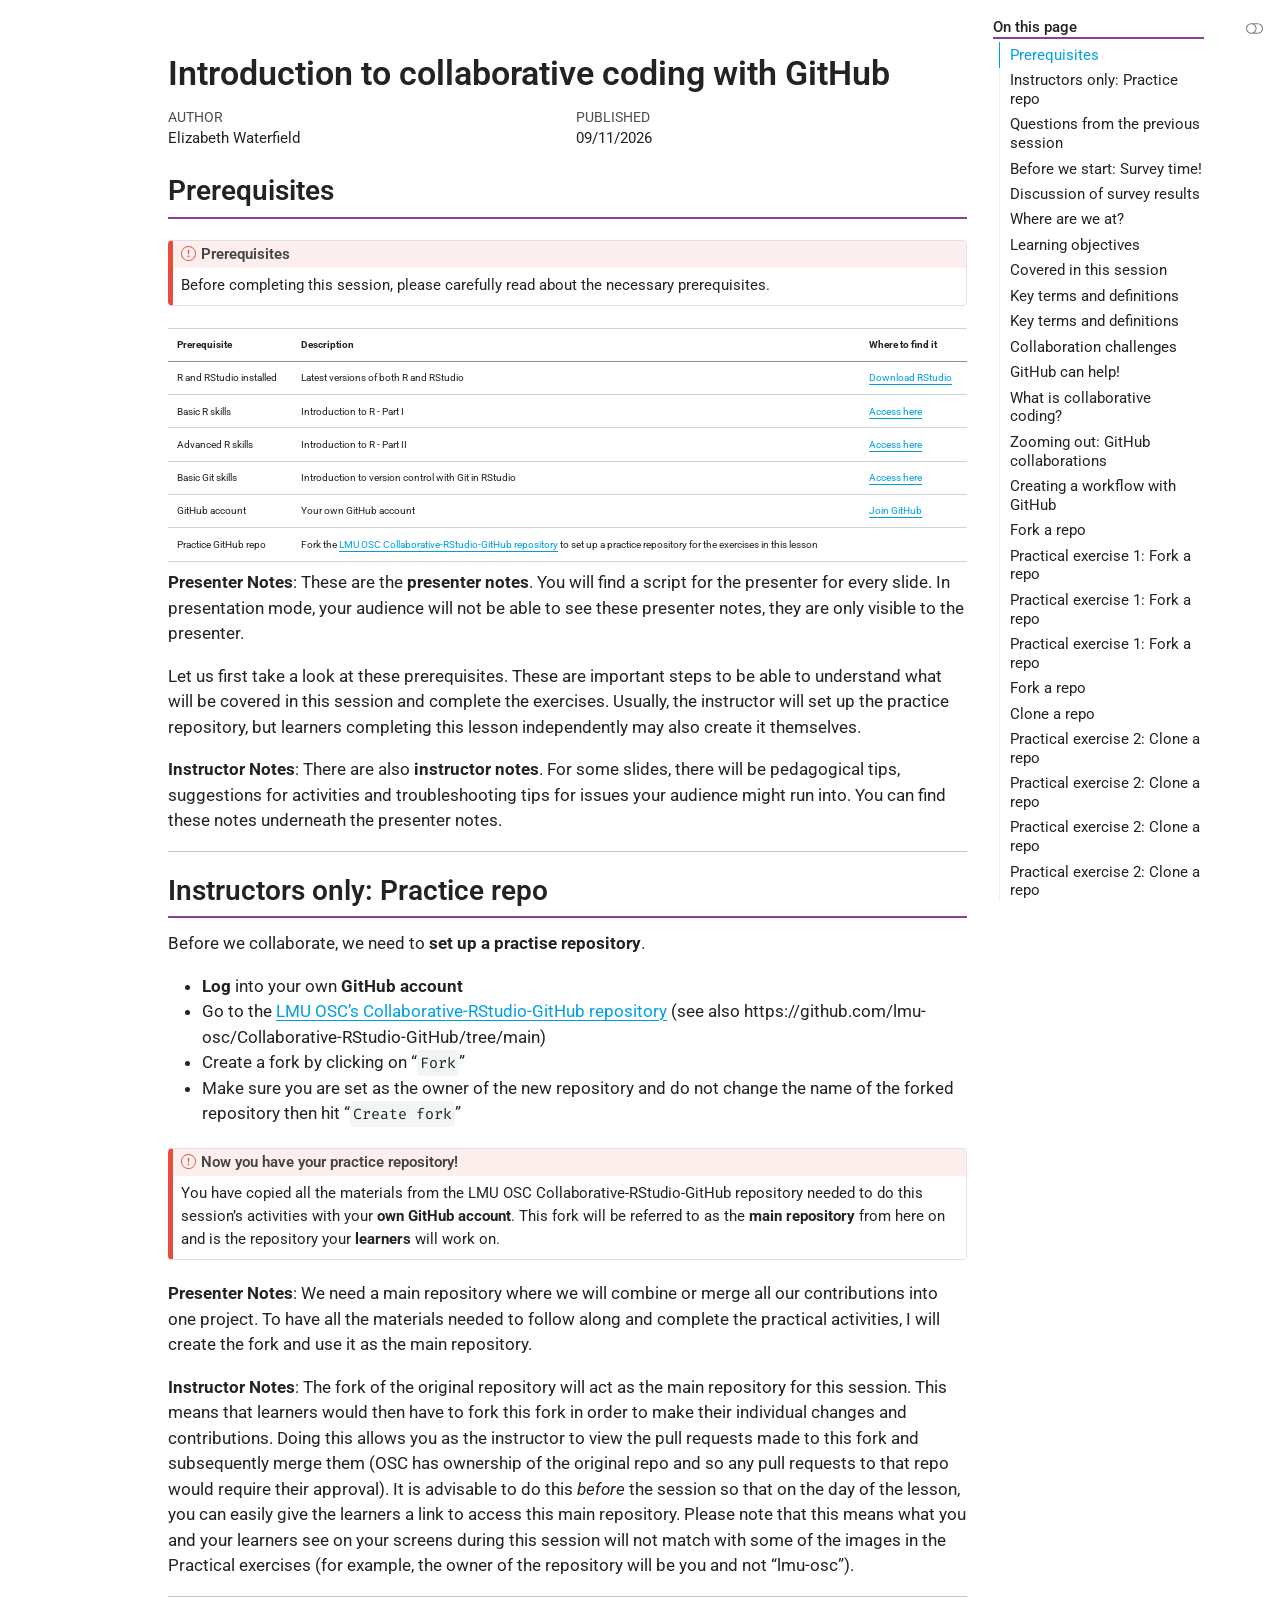
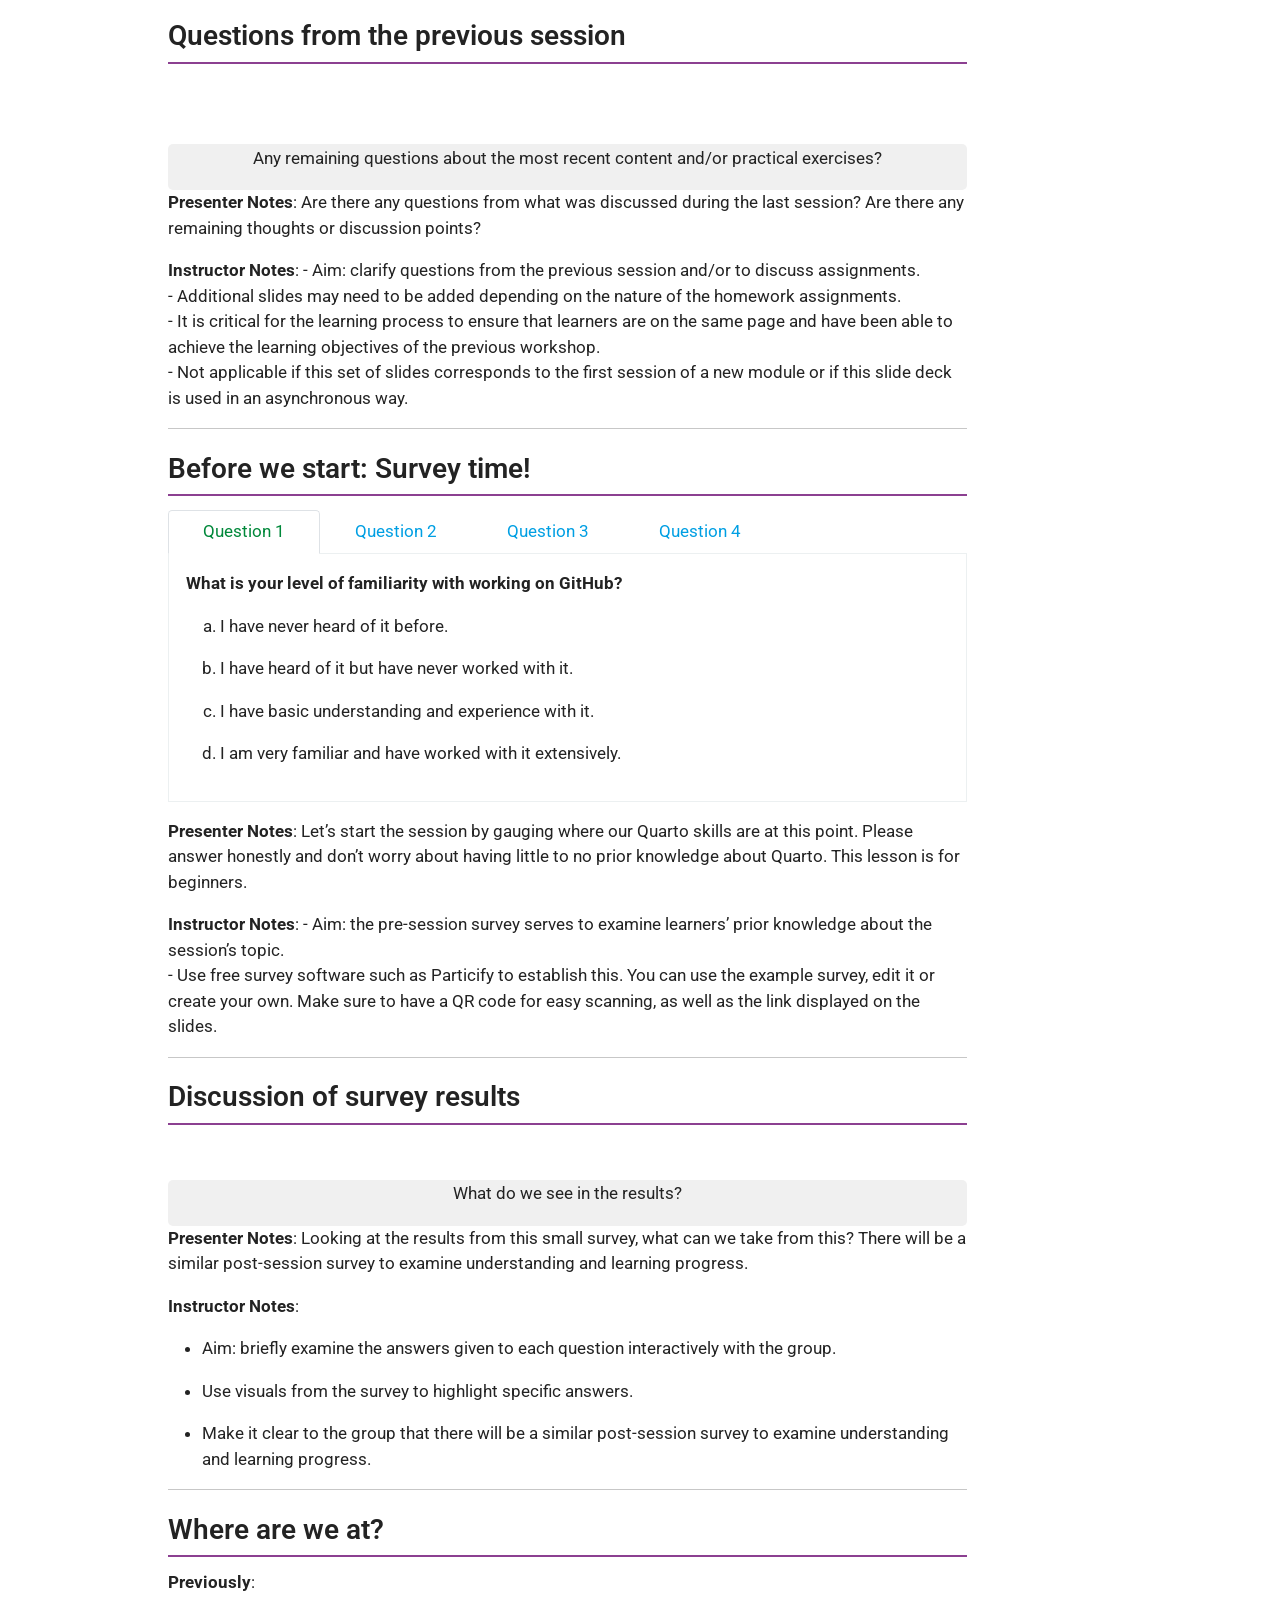
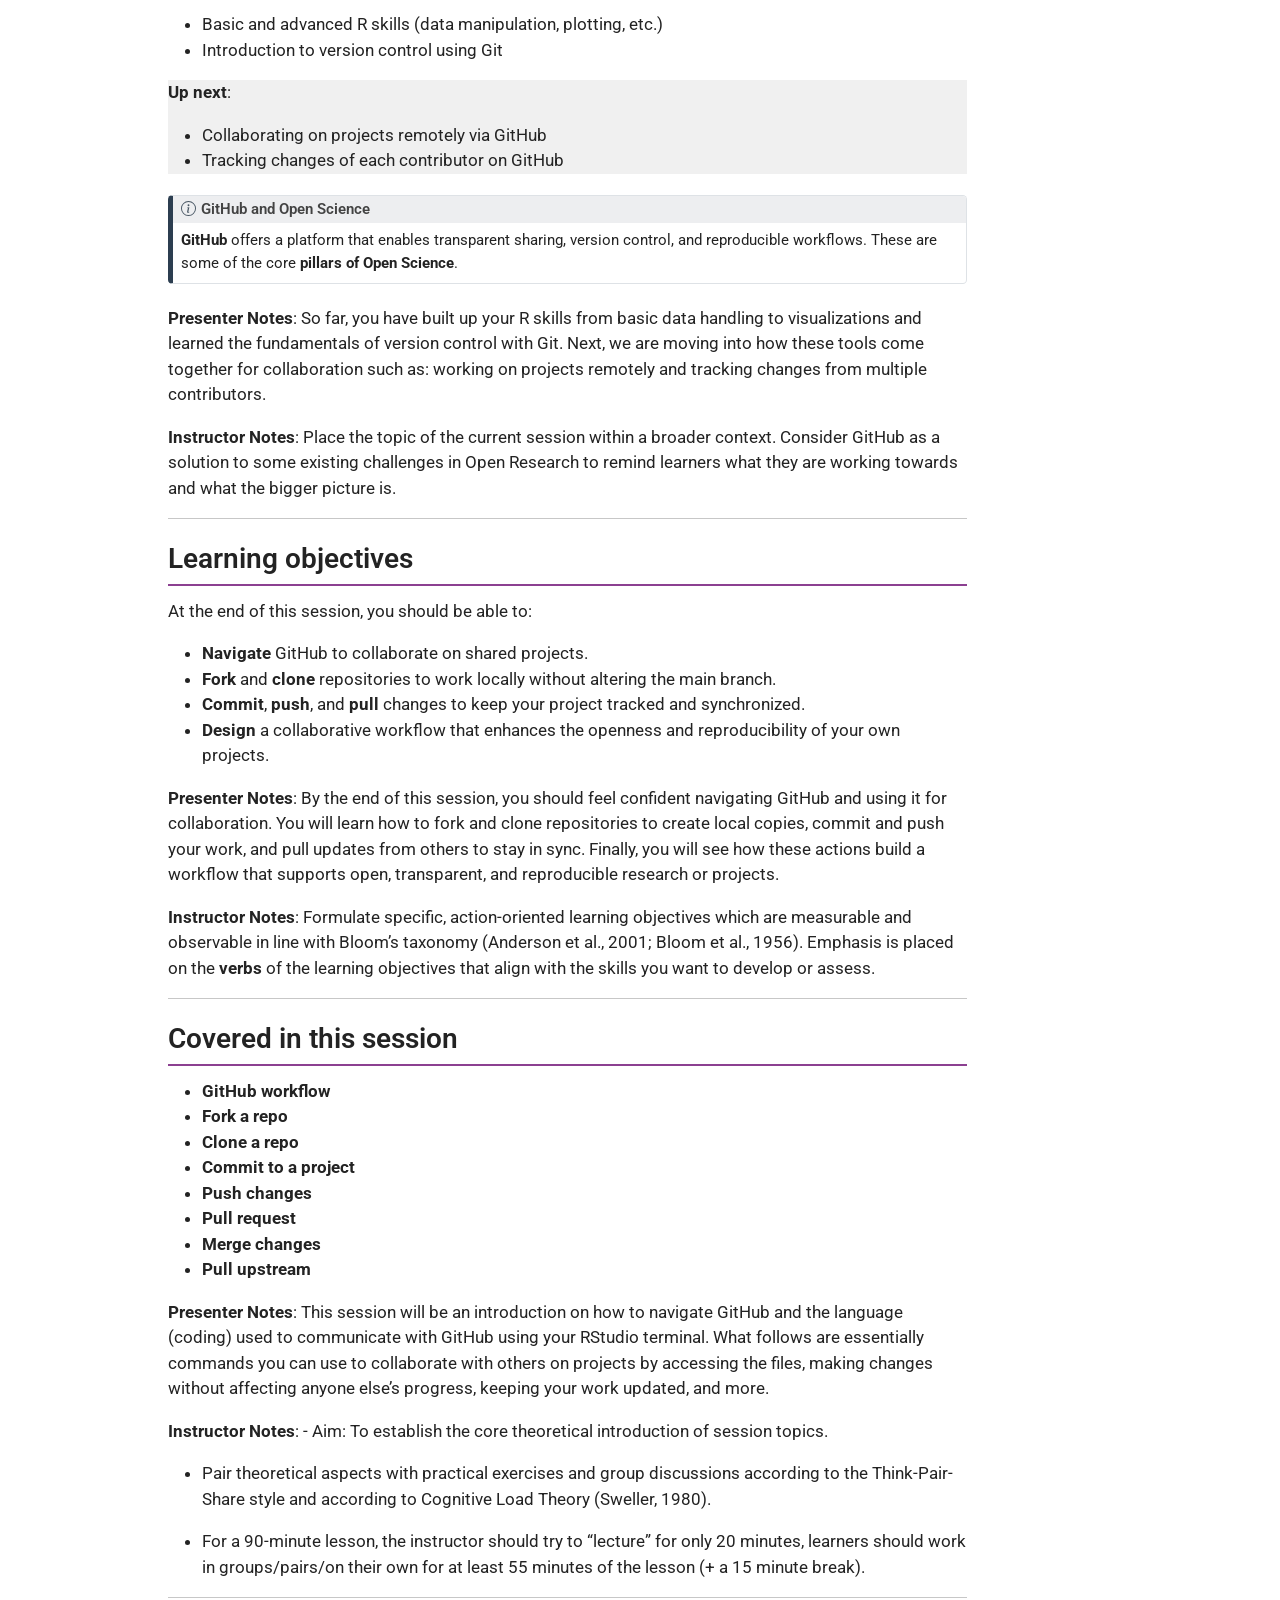
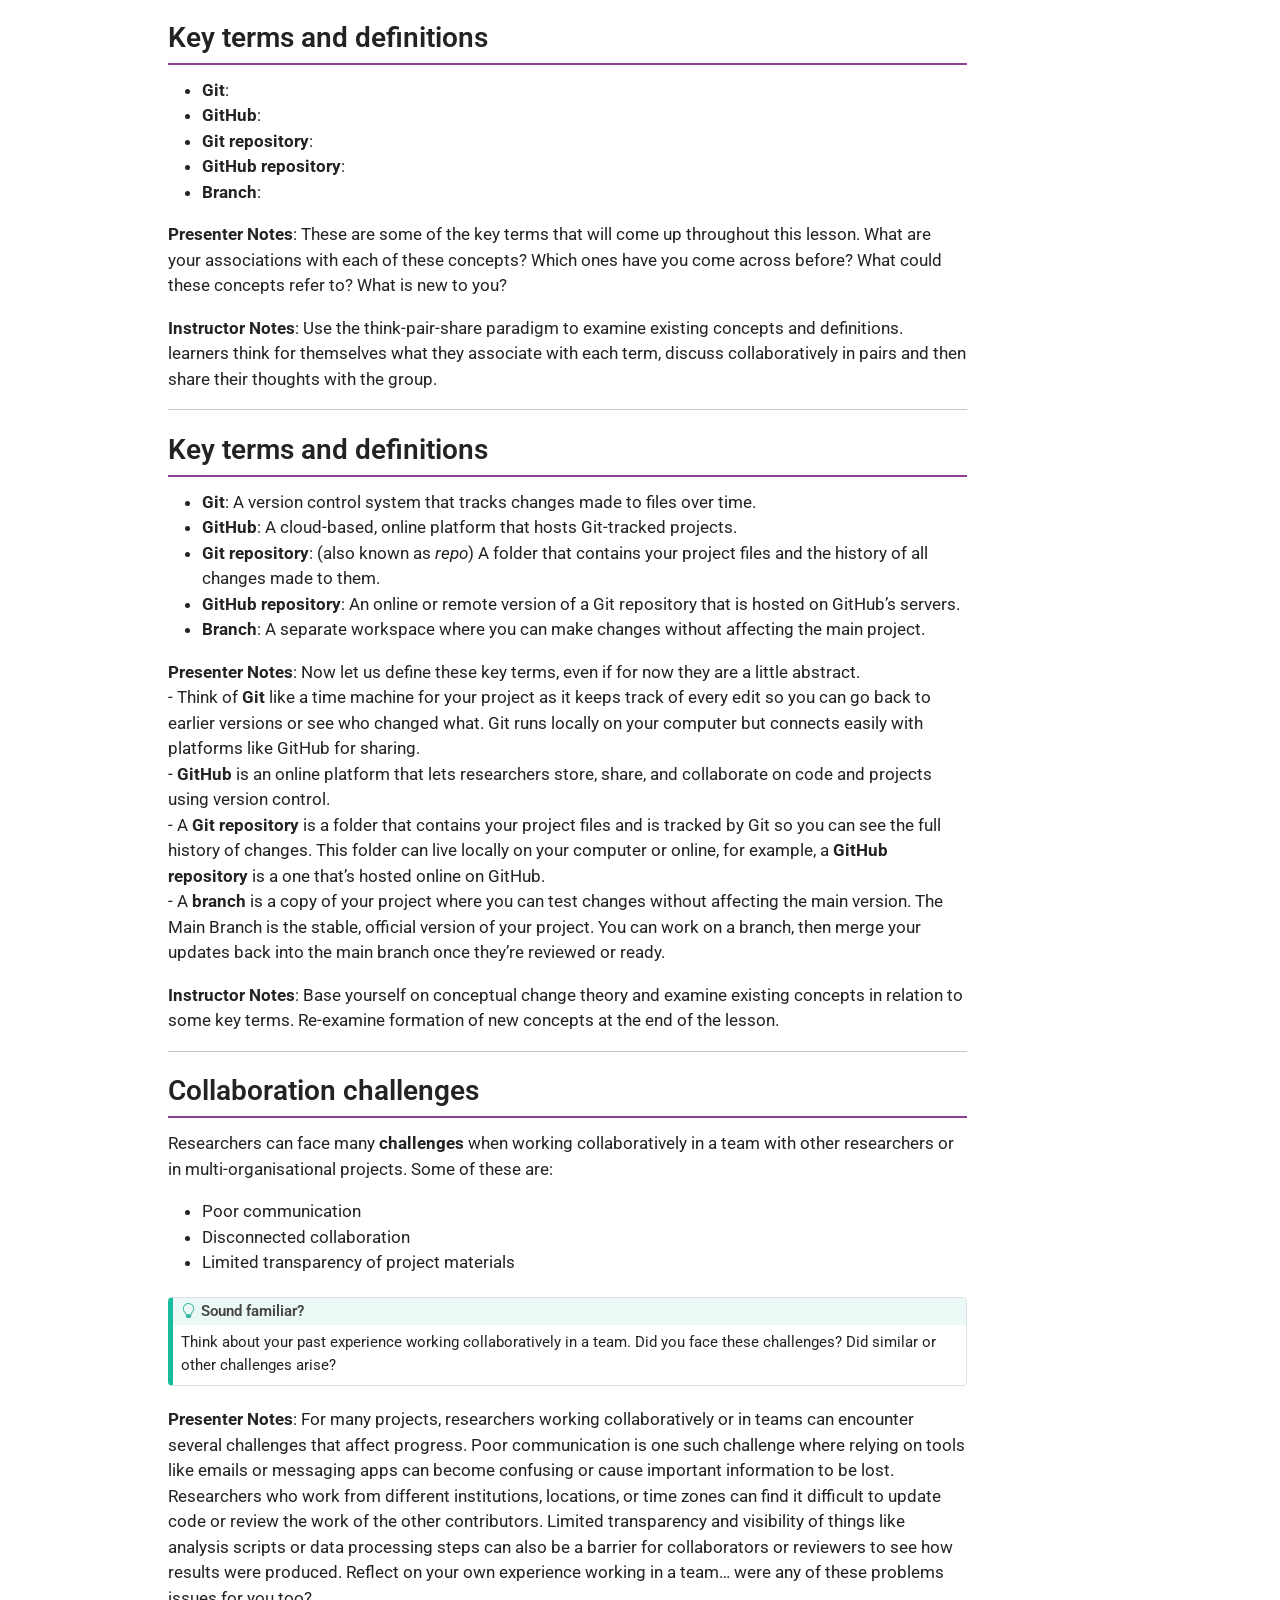
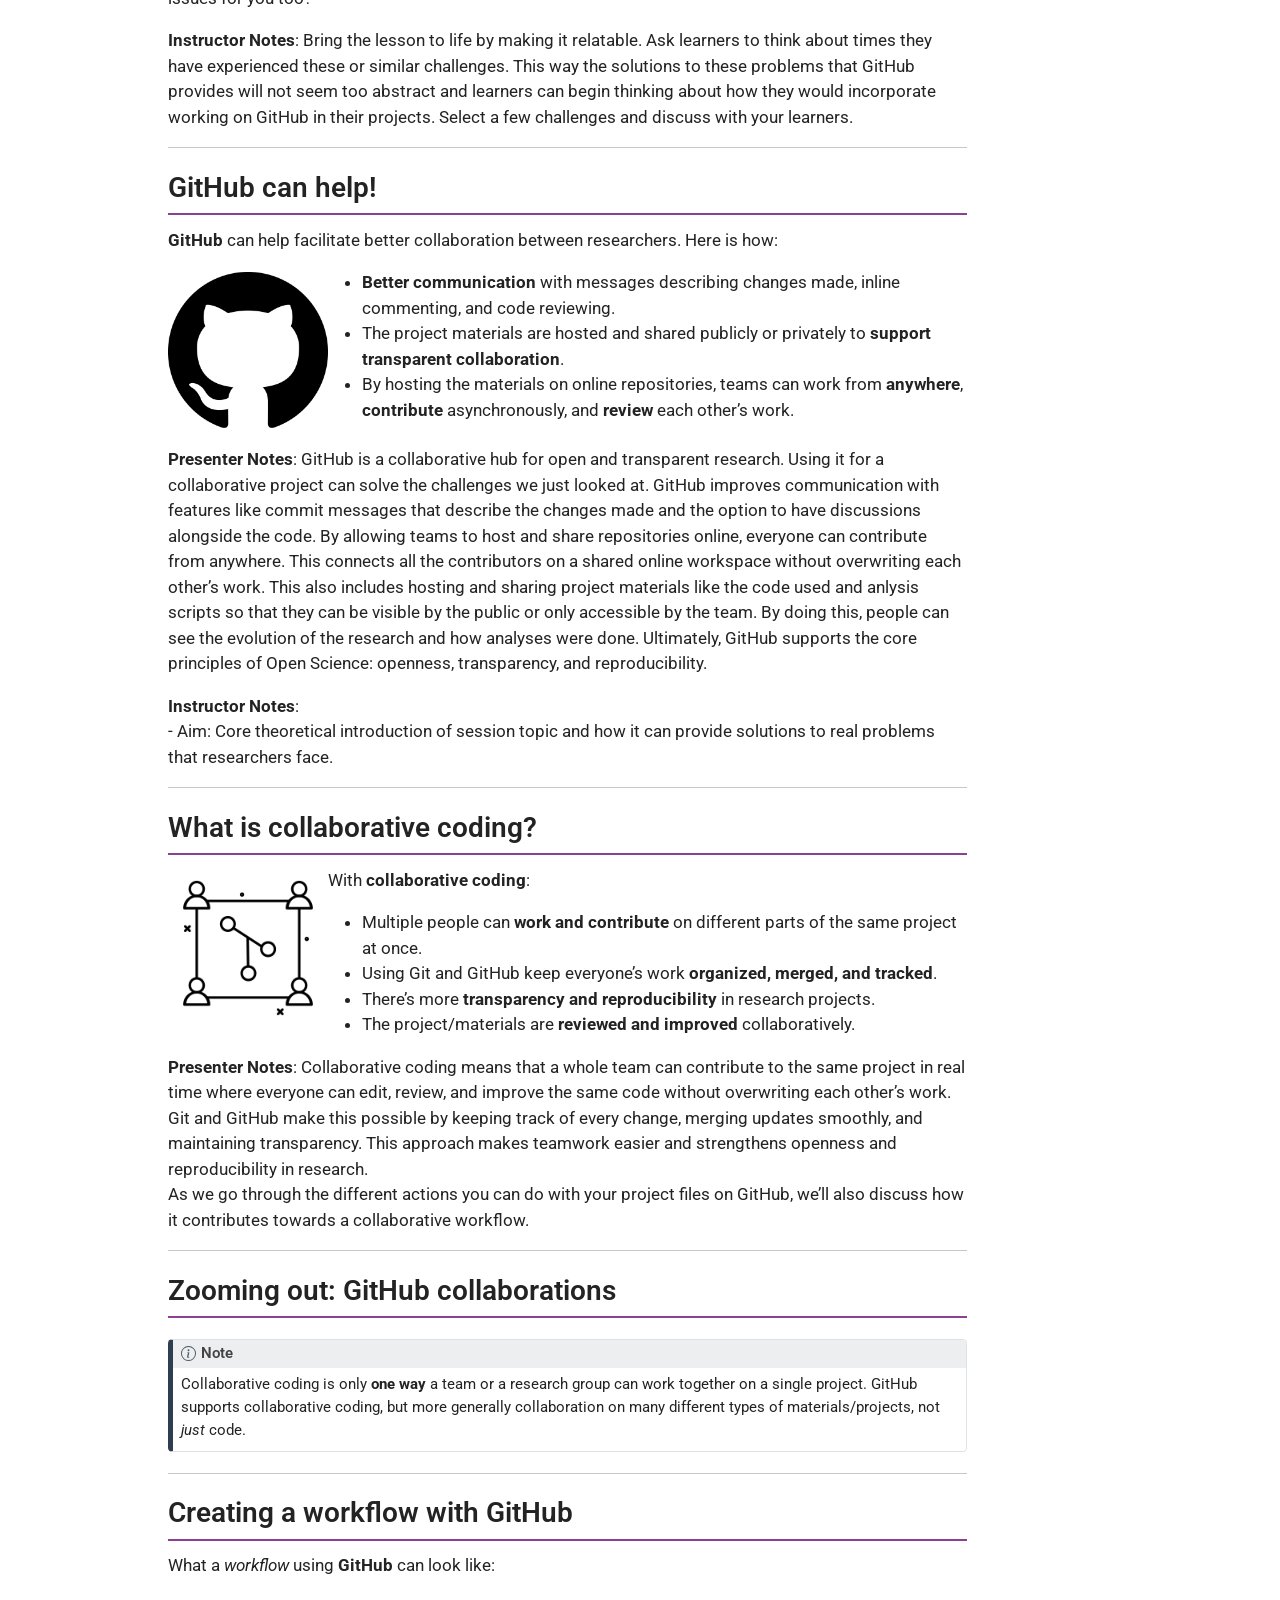
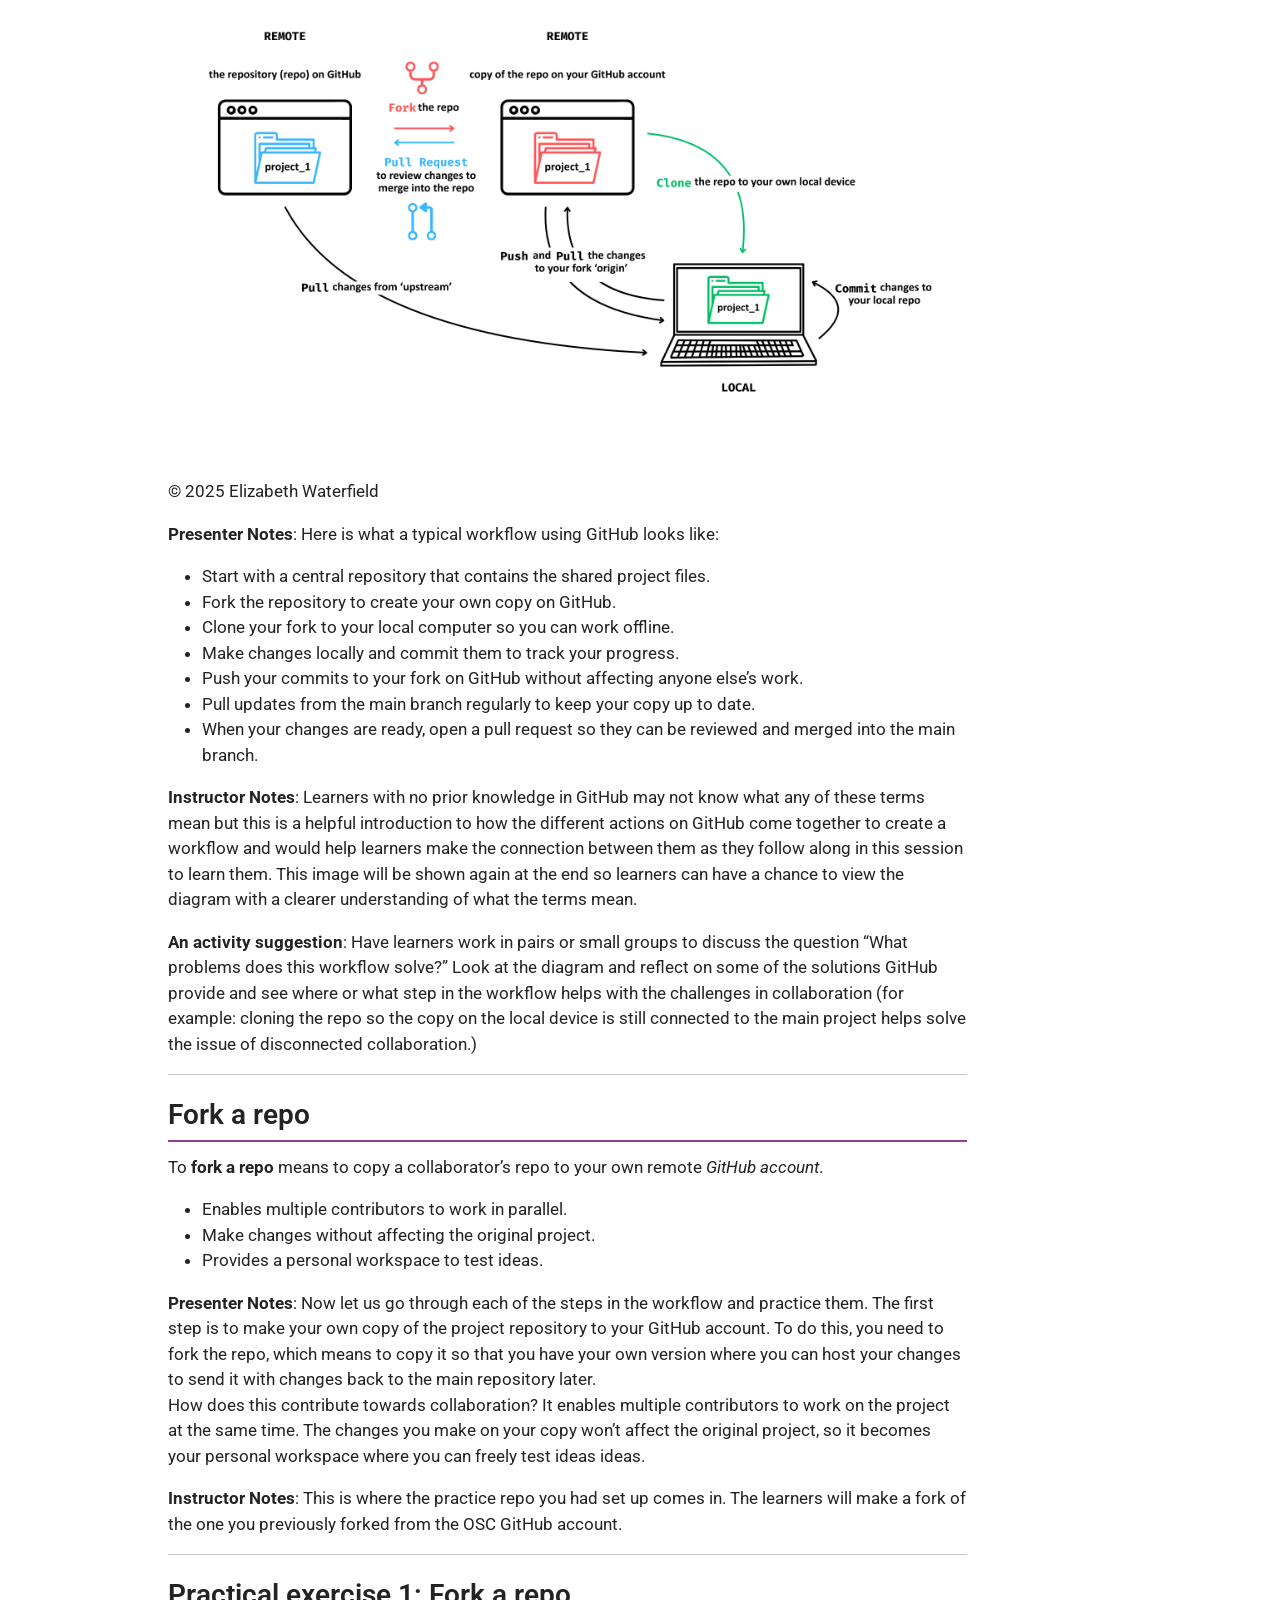
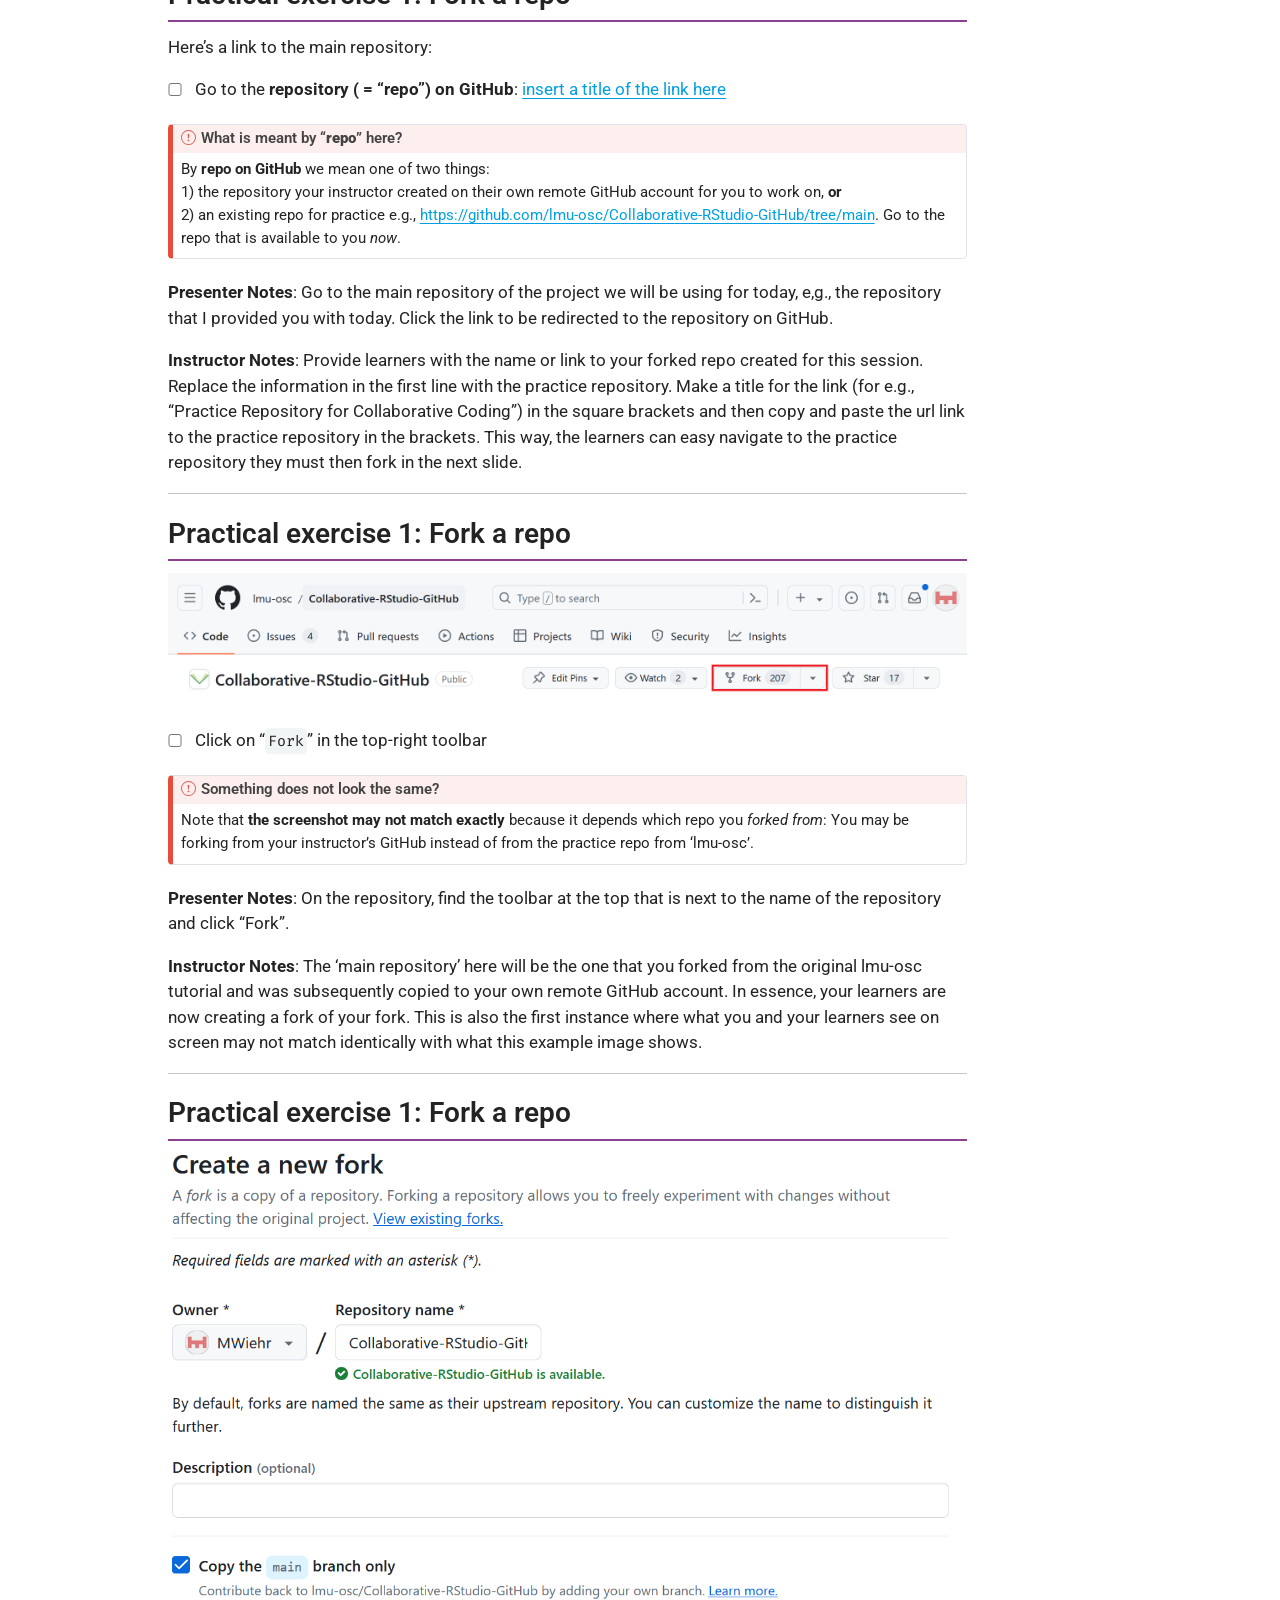
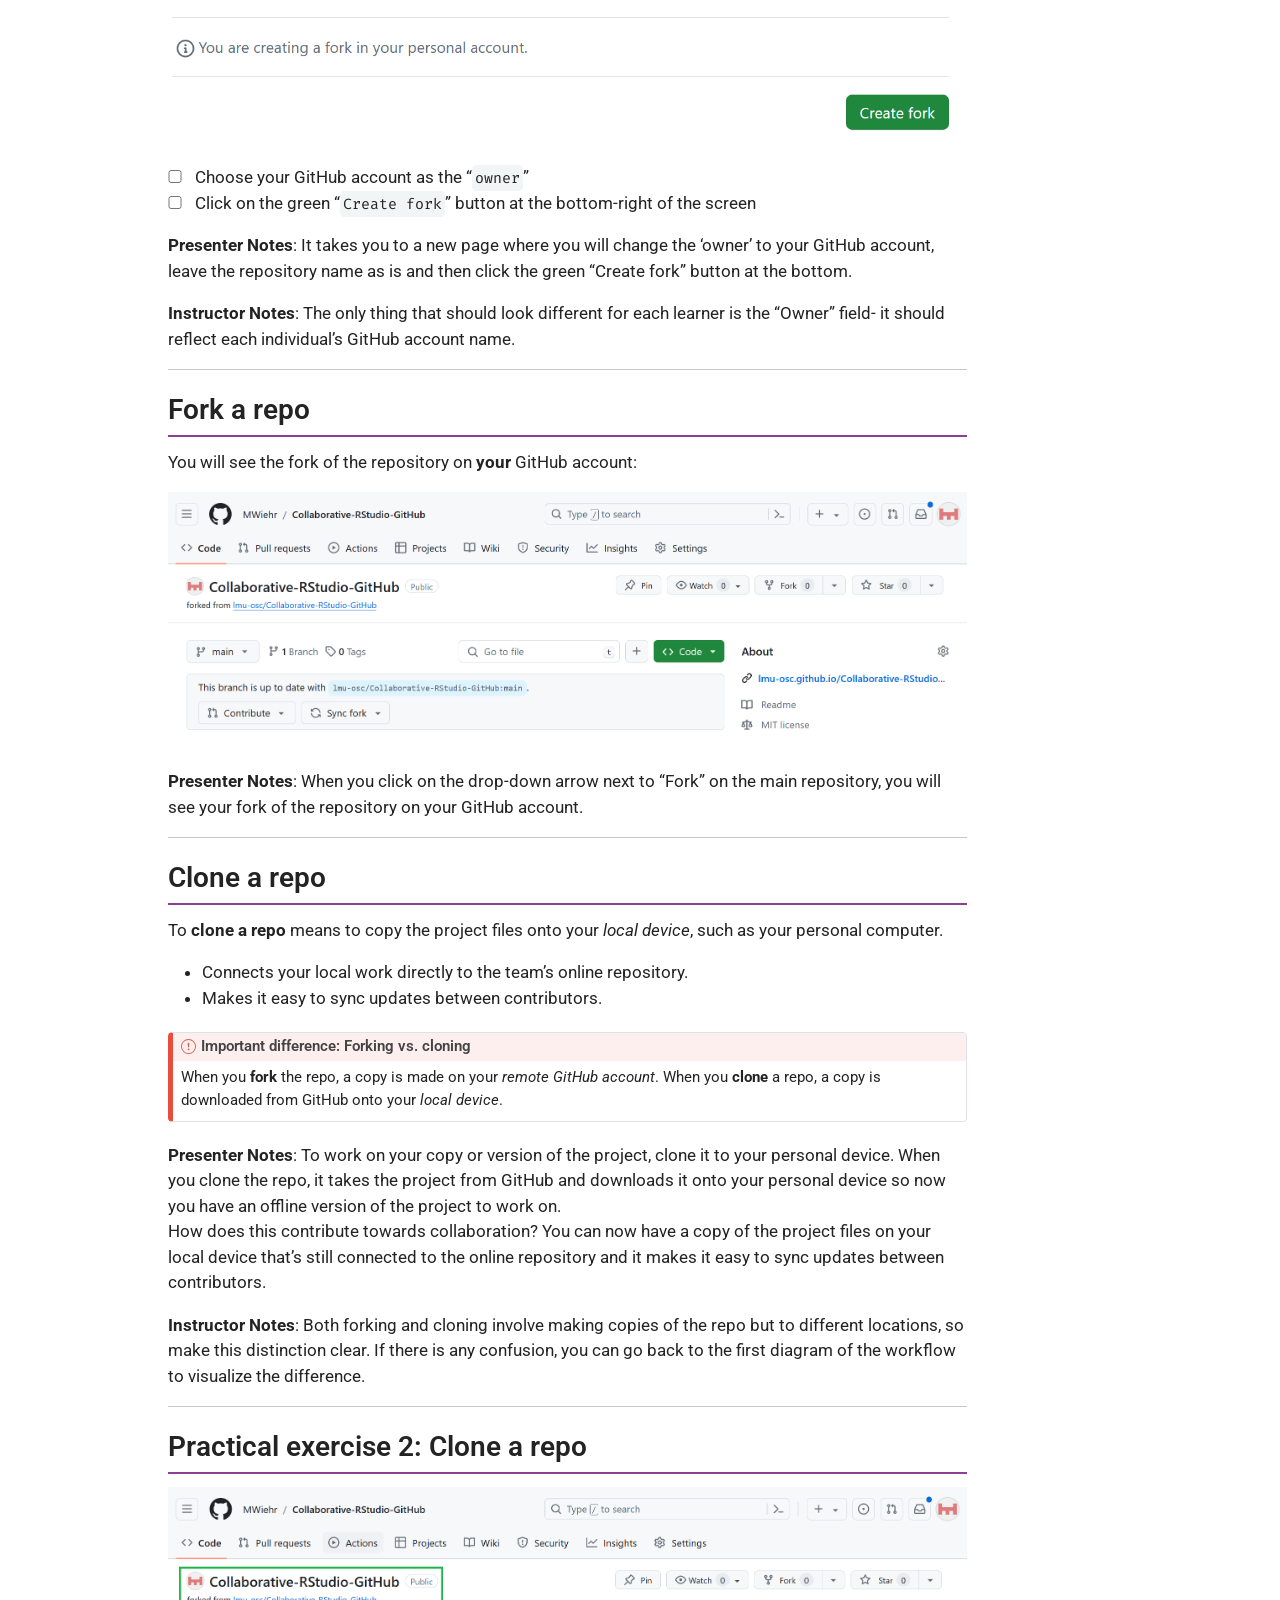
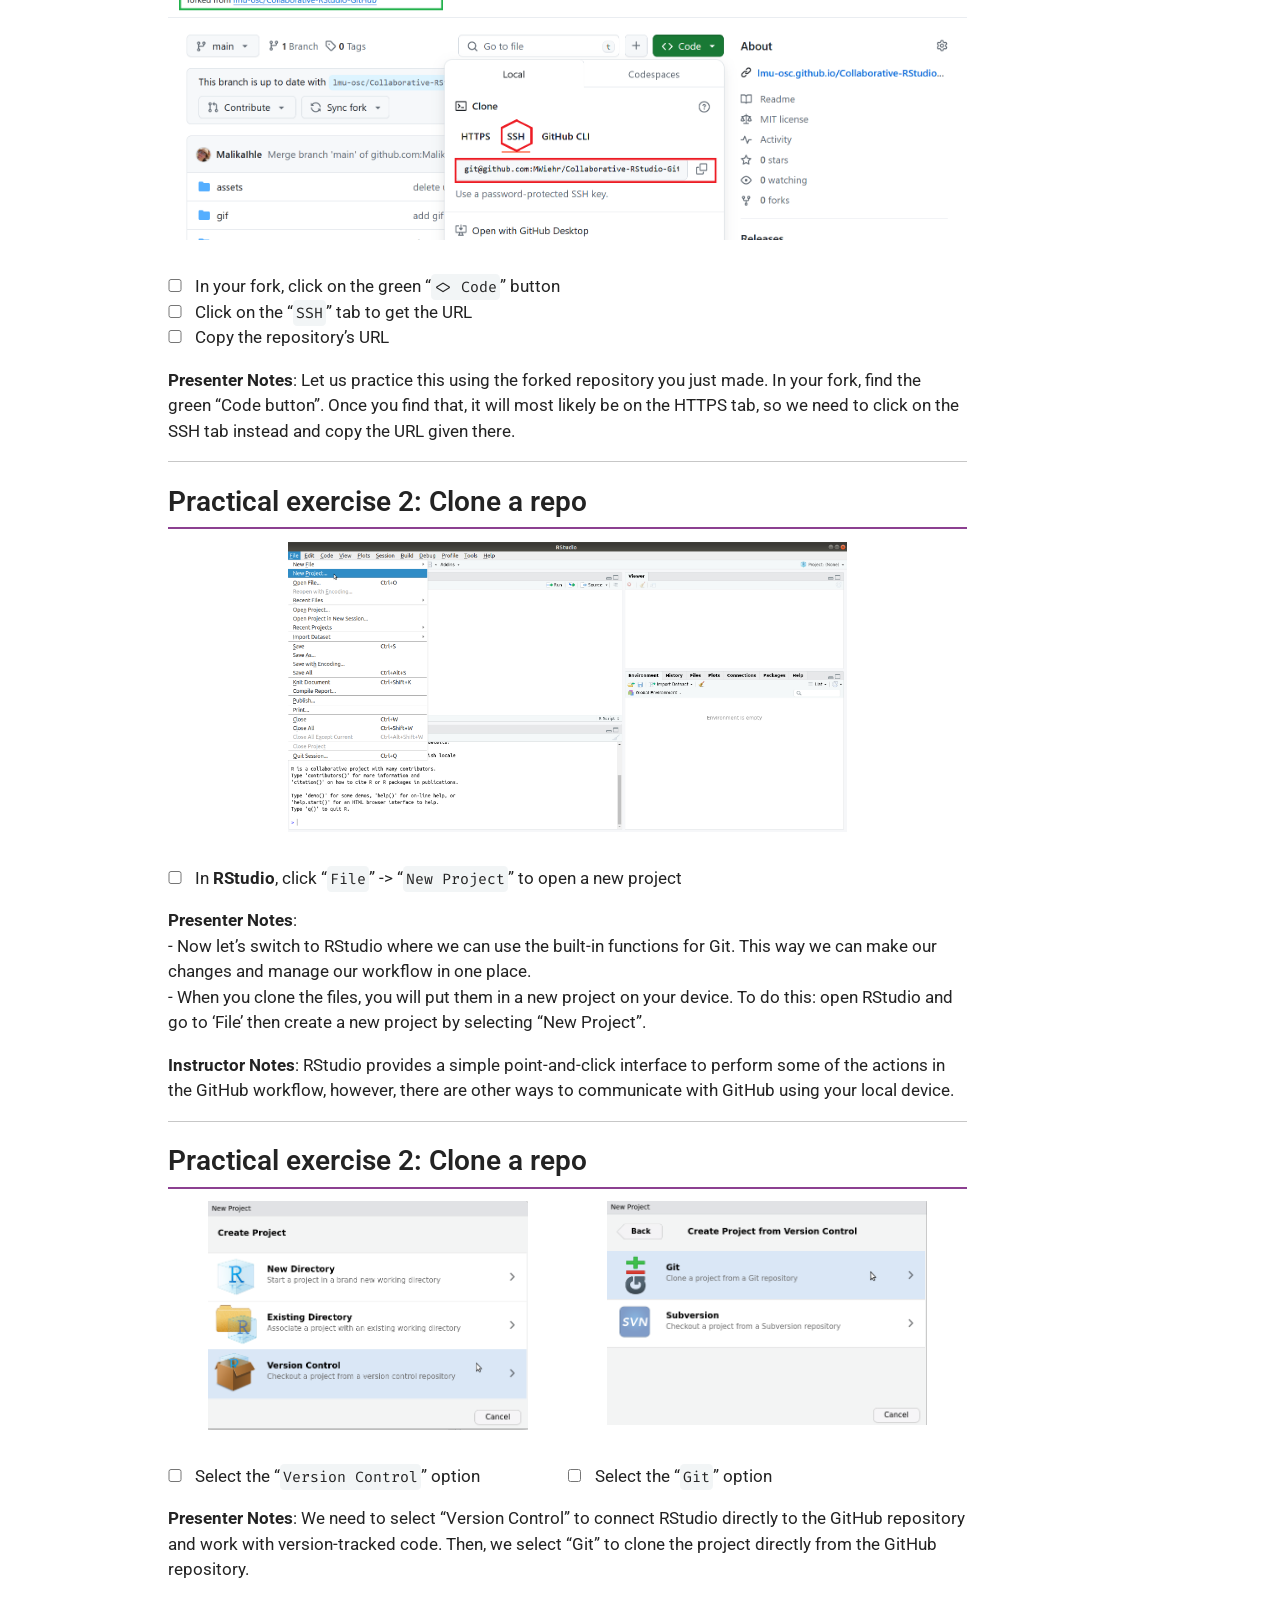
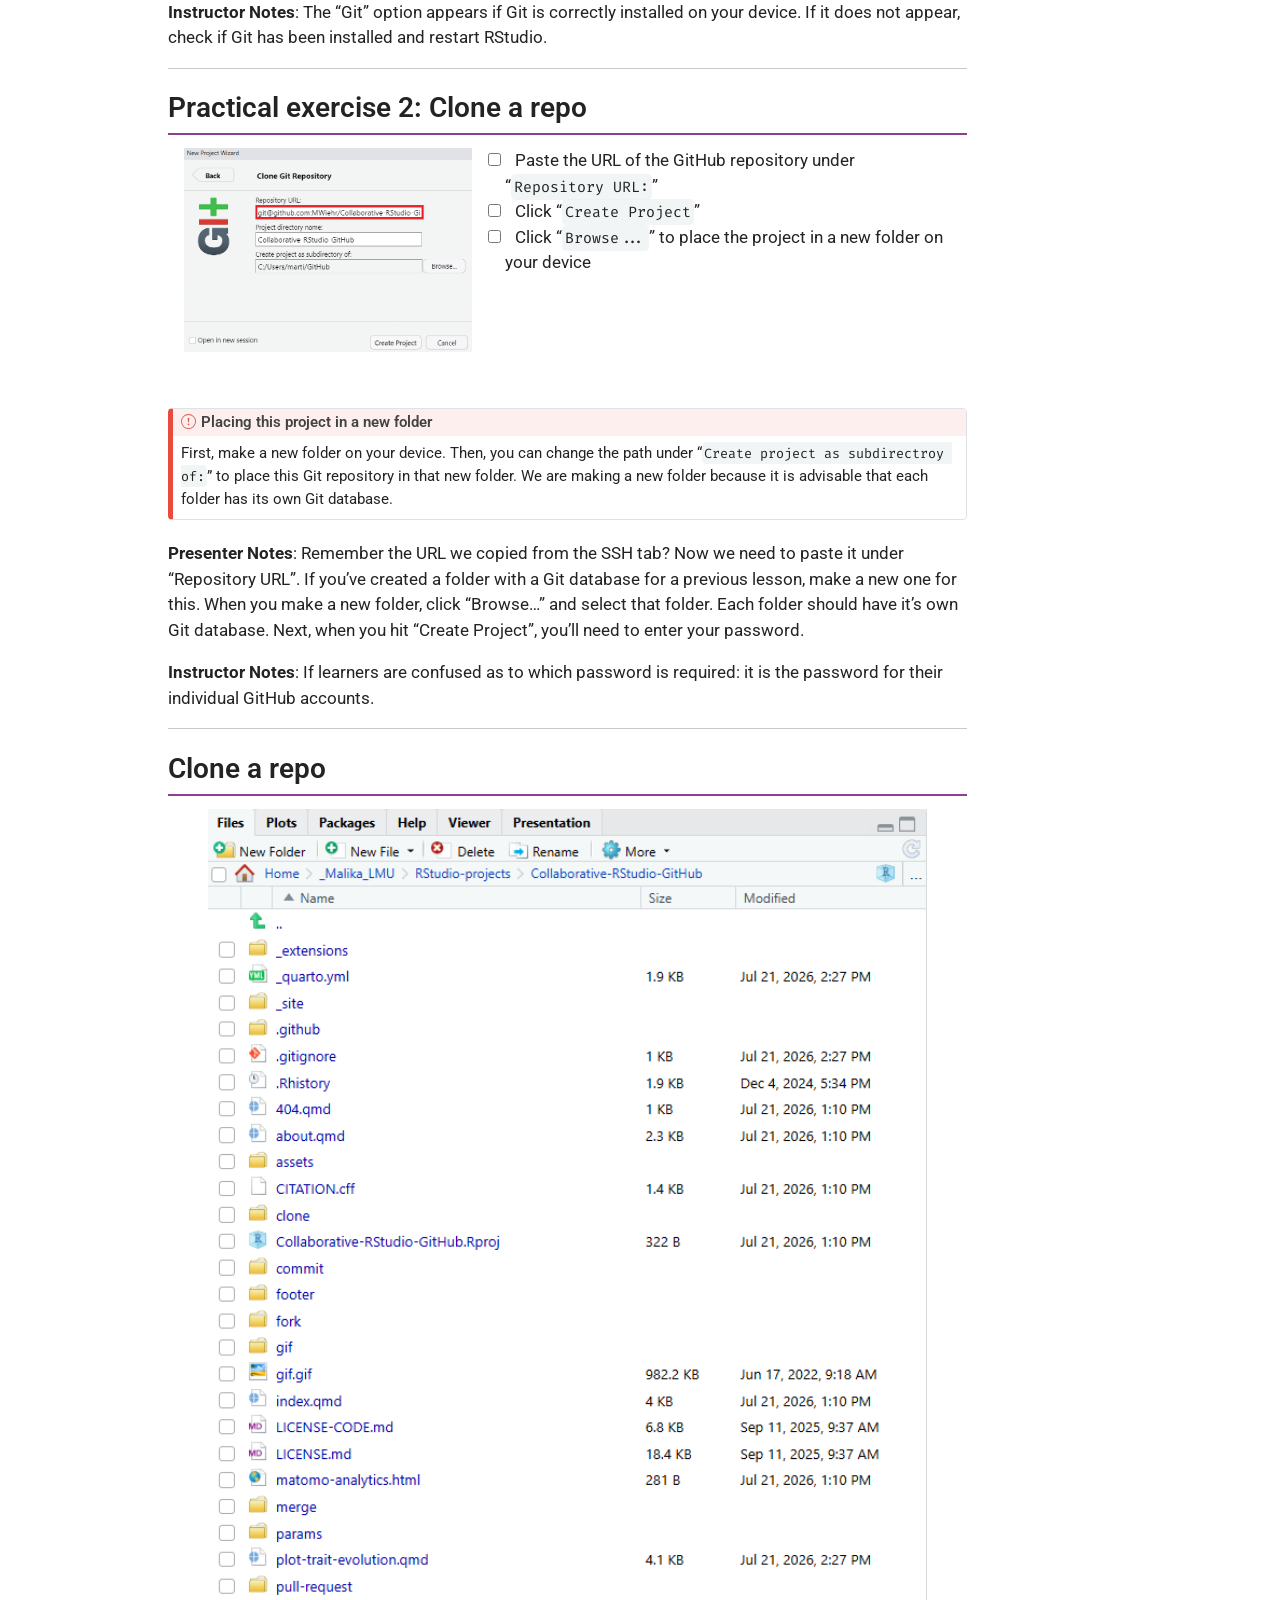
==== commit 6b779daa: "Built site for gh-pages" ====
--- a/index.html
+++ b/index.html
@@ -7,7 +7,7 @@
 <meta name="viewport" content="width=device-width, initial-scale=1.0, user-scalable=yes">
 
 <meta name="author" content="Elizabeth Waterfield">
-<meta name="dcterms.date" content="2026-05-11">
+<meta name="dcterms.date" content="2026-09-11">
 
 <title>Introduction to collaborative coding with GitHub</title>
 <style>
@@ -365,7 +365,7 @@
     <div>
     <div class="quarto-title-meta-heading">Published</div>
     <div class="quarto-title-meta-contents">
-      <p class="date">05/11/2026</p>
+      <p class="date">09/11/2026</p>
     </div>
   </div>
   
